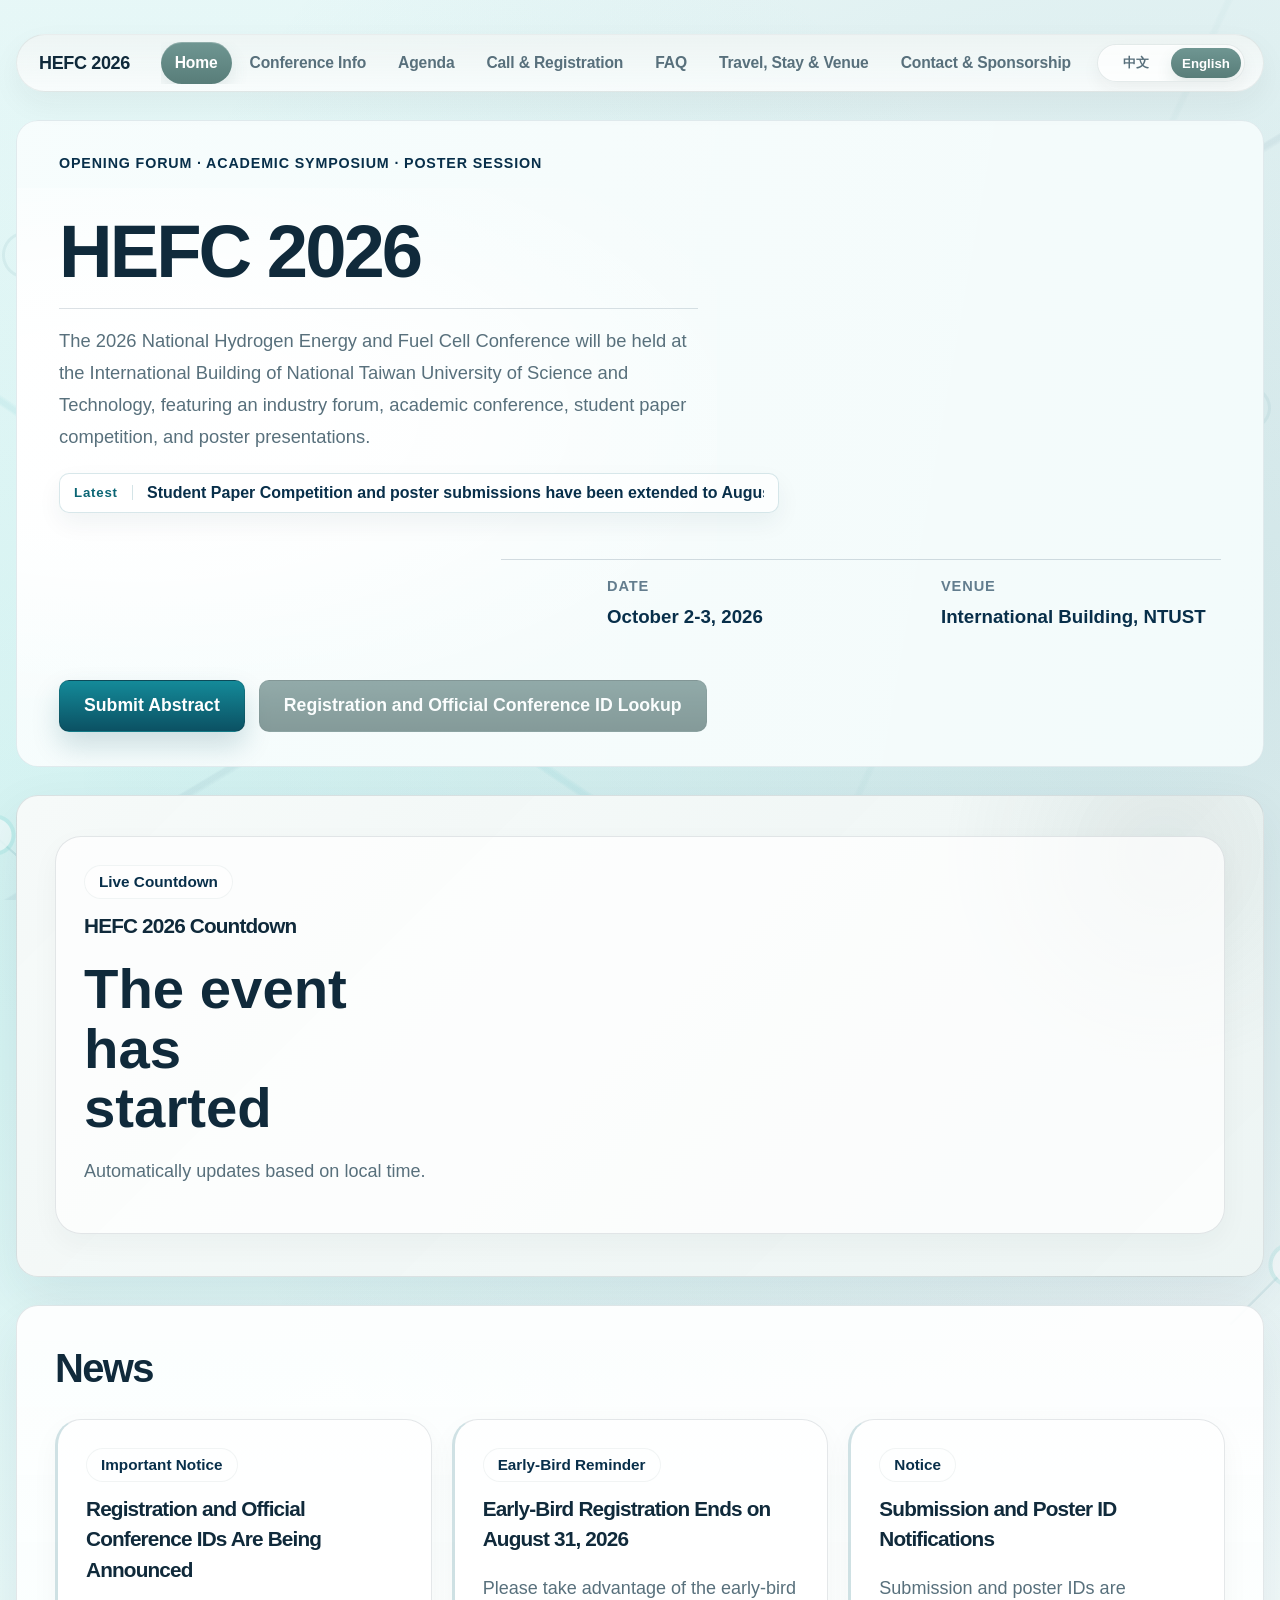
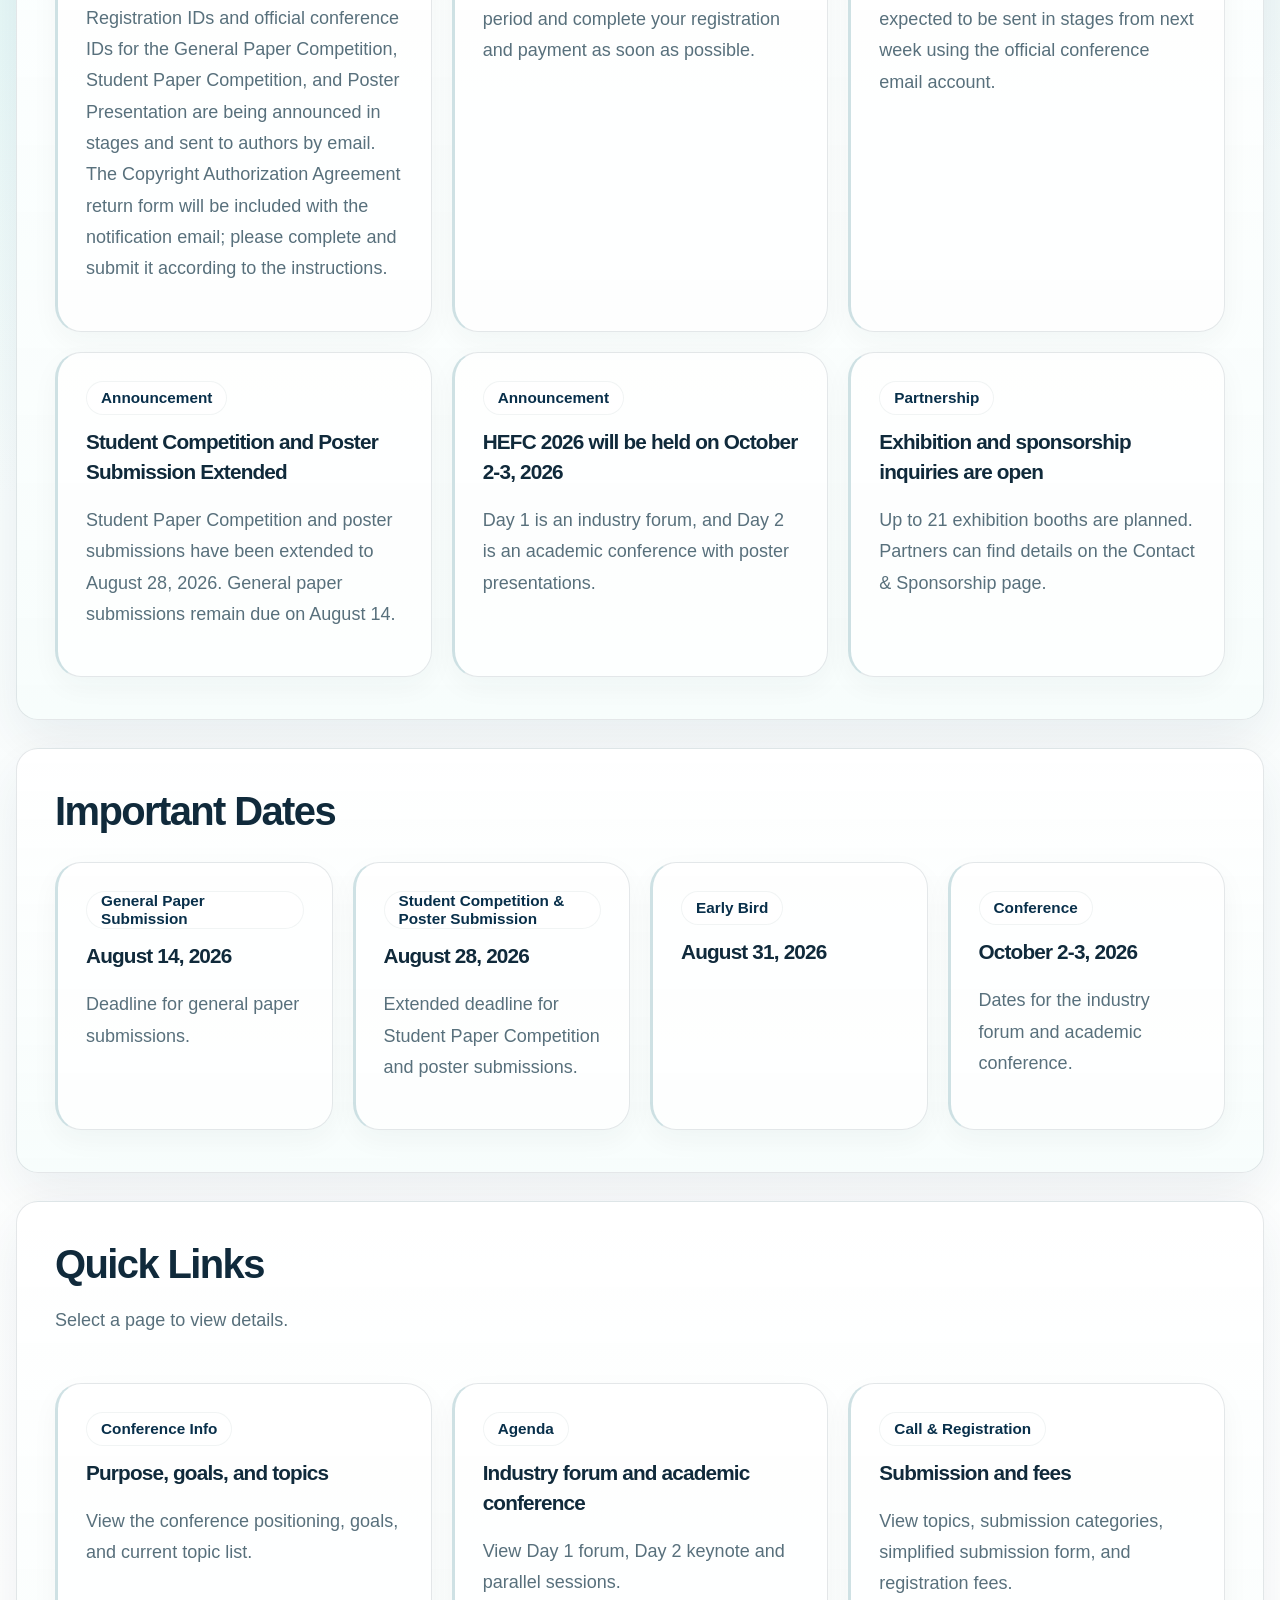
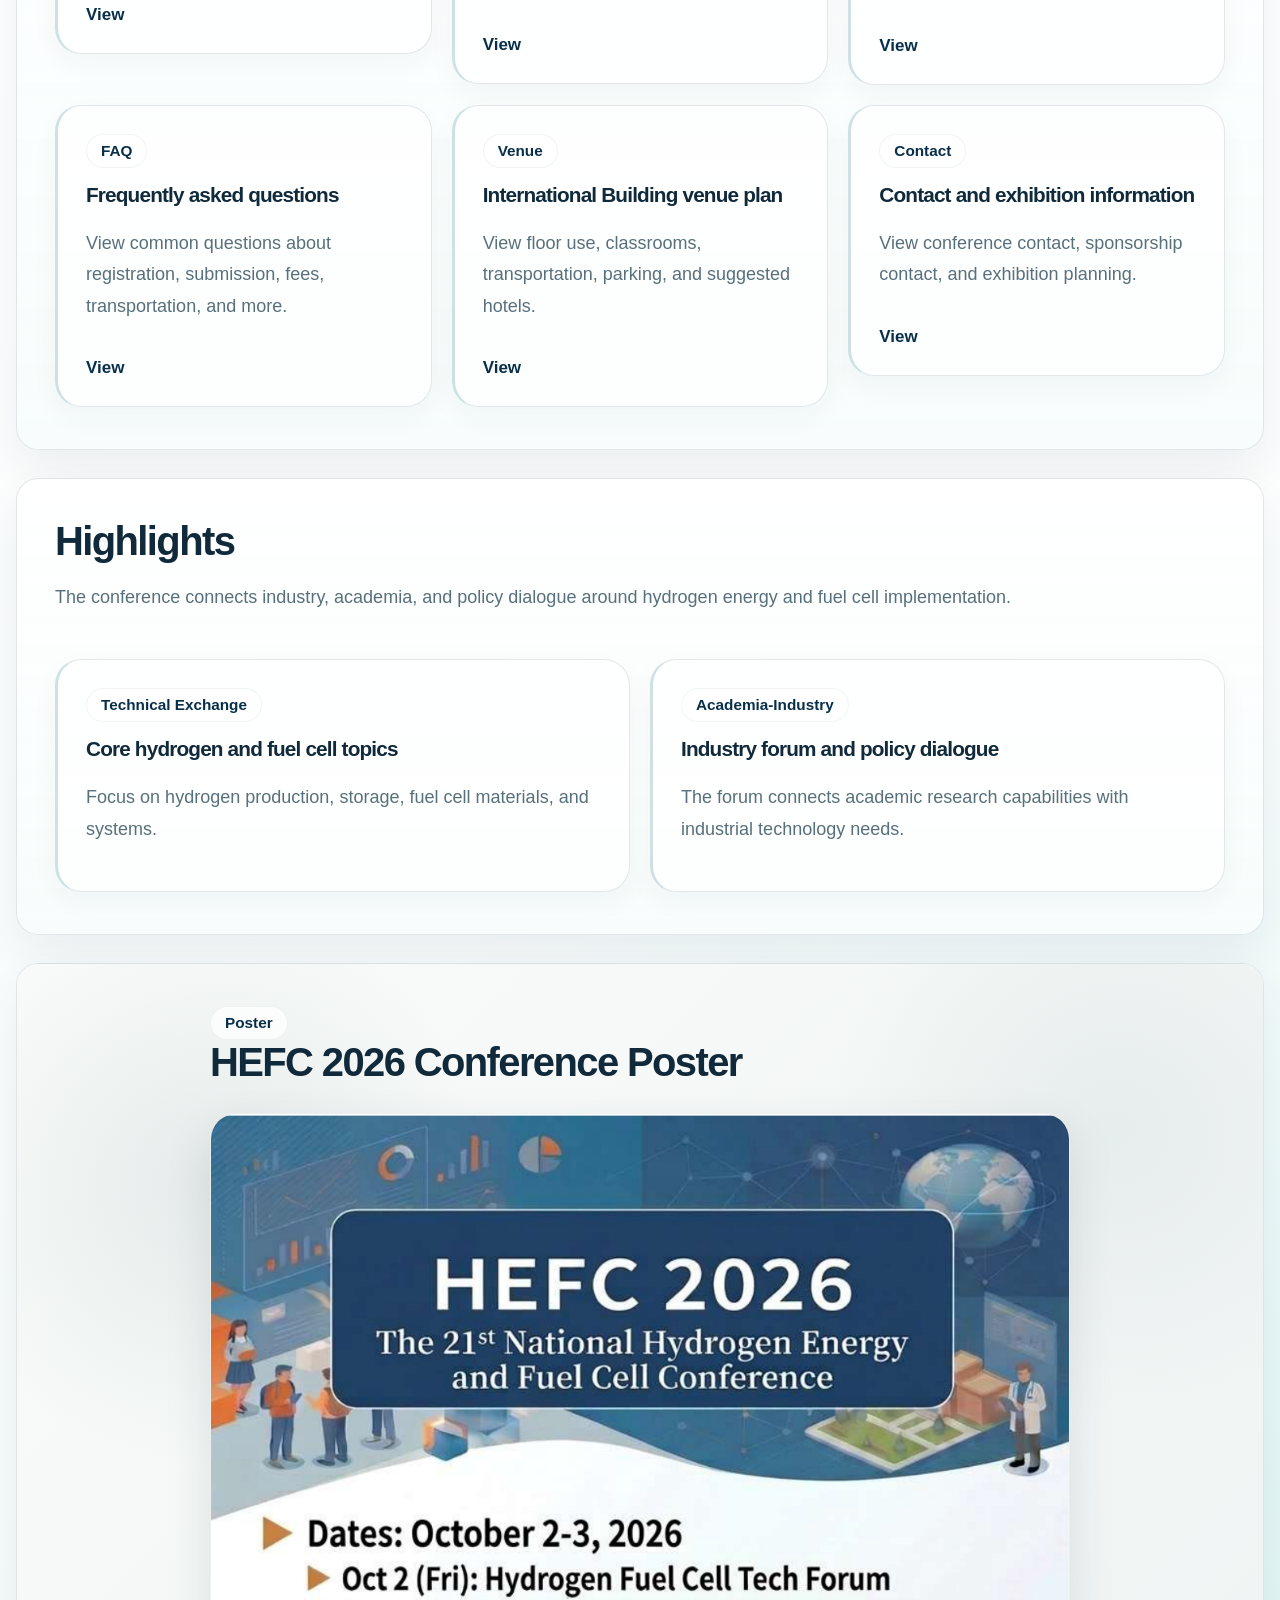
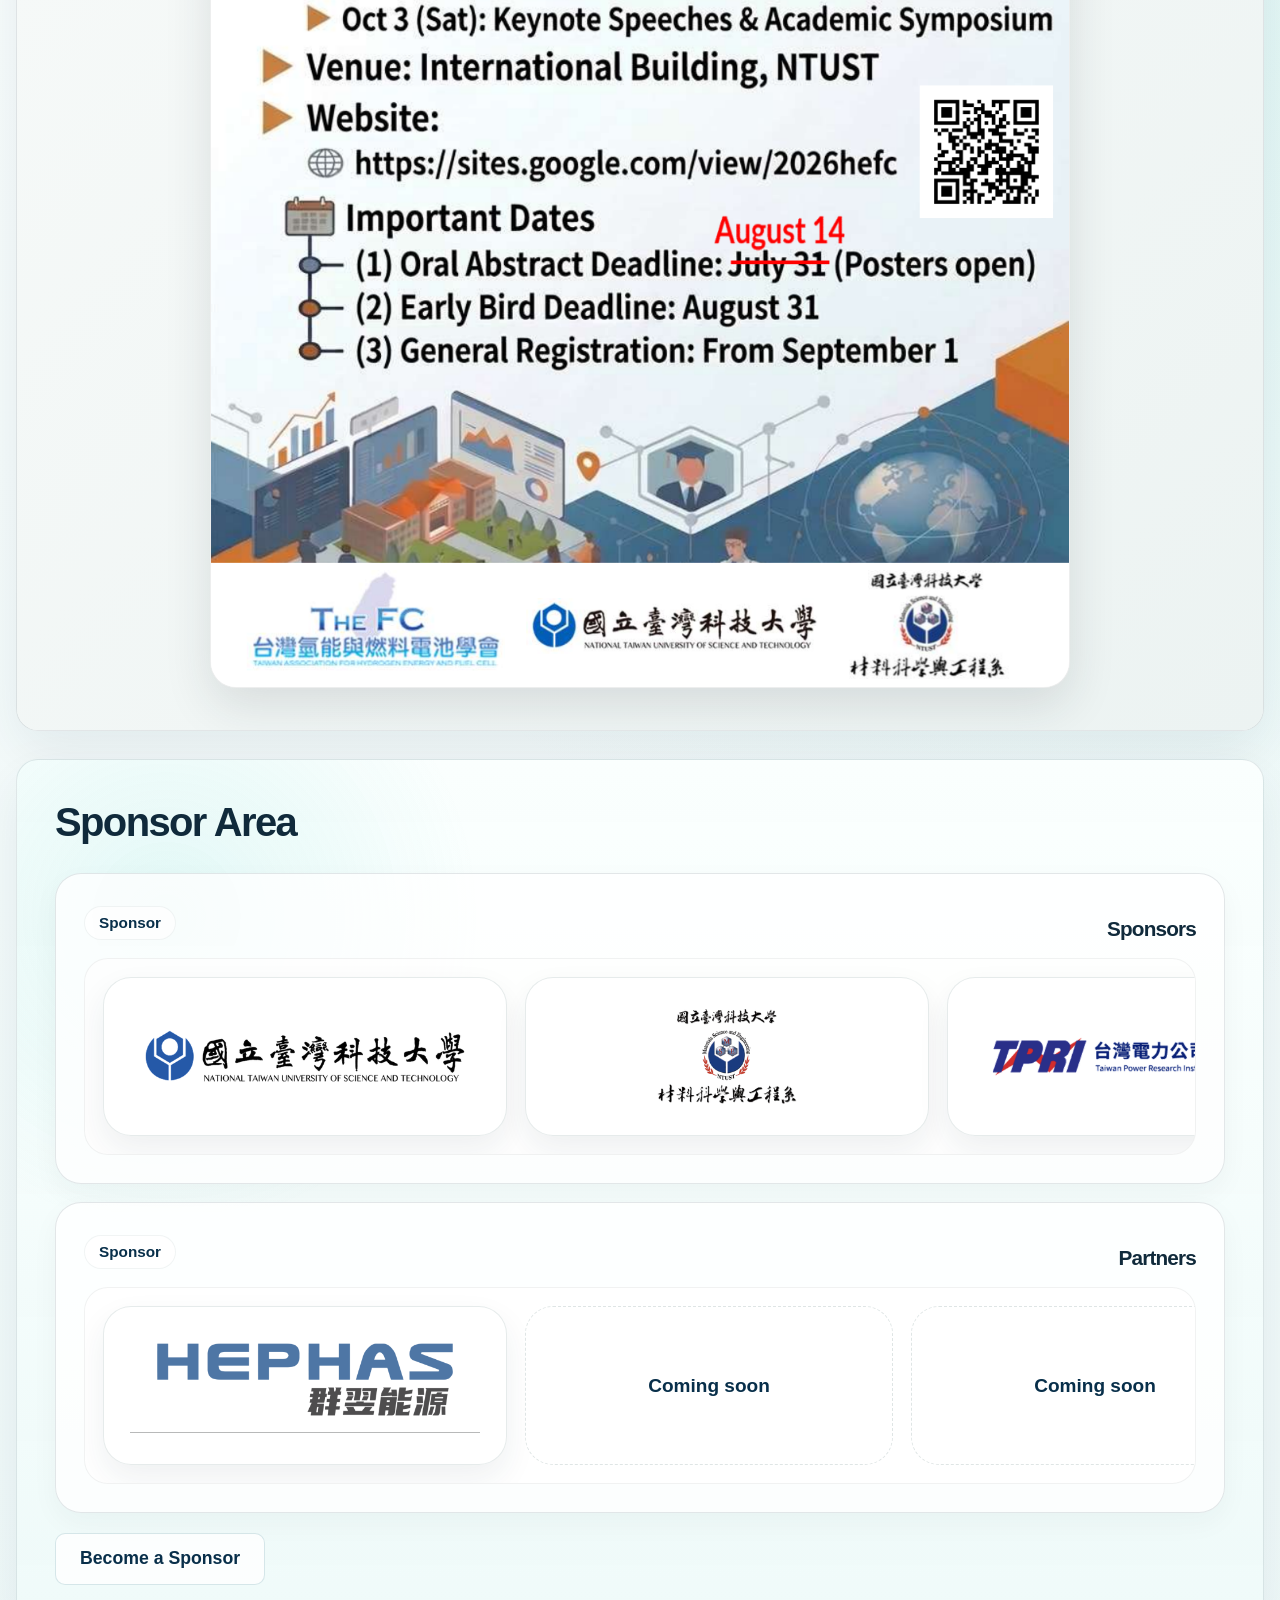
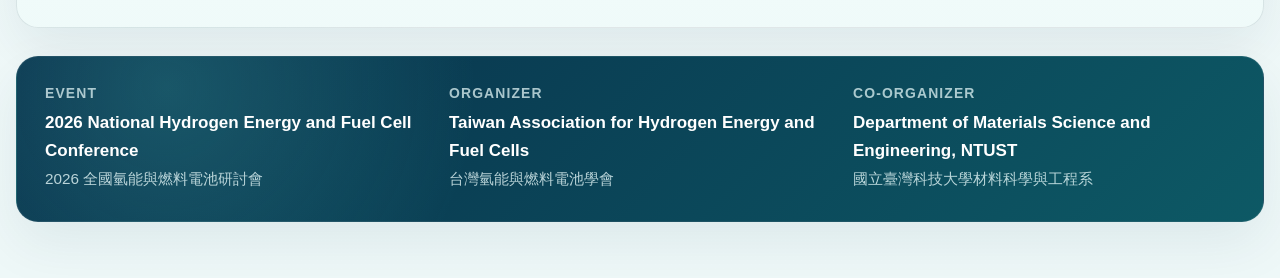
==== en/index.html @ 9a437a82 "Publish HEFC 2026 html0723 site" ====
﻿<!DOCTYPE html>
<html lang="en">
<head>
  <meta charset="UTF-8">
  <meta name="viewport" content="width=device-width, initial-scale=1.0">
  <link rel="stylesheet" href="../site.css">
  <title>HEFC 2026 Home</title>
</head>
<body>
  <div class="page">
    <section class="site-frame">
      <div class="site-frame__inner">
        <a class="site-brand" href="index.html">HEFC 2026</a>
        <div class="site-nav-area"><nav class="site-nav" aria-label="Site navigation">
          <a href="index.html" class="is-current" aria-current="page">Home</a>
          <a href="info.html">Conference Info</a>
          <a href="agenda.html">Agenda</a>
          <a href="call_for_papers.html">Call & Registration</a>
          <a href="faq.html">FAQ</a>
          <a href="traffic_venue.html">Travel, Stay & Venue</a>
          <a href="contact_sponsor.html">Contact & Sponsorship</a>
        </nav><a class="language-toggle" href="../index.html" data-language-toggle data-lang="en" aria-label="切換語言為中文"><span class="language-toggle__zh">中文</span><span class="language-toggle__en">English</span></a></div>
      </div>
    </section>

    <section class="section hero hero-split">
      <article class="hero-main">
        <div class="eyebrow">HEFC 2026</div>
        <h1>HEFC 2026</h1>
        <p class="hero-subtitle">The 2026 National Hydrogen Energy and Fuel Cell Conference will be held at the International Building of National Taiwan University of Science and Technology, featuring an industry forum, academic conference, student paper competition, and poster presentations.</p>
        <div class="hero-announcement" role="status" aria-label="Latest announcement: Student Paper Competition and poster submissions have been extended to August 28, 2026">
          <span class="hero-announcement__label">Latest</span>
          <div class="hero-announcement__viewport">
            <div class="hero-announcement__track">
              <span>Student Paper Competition and poster submissions have been extended to August 28, 2026; general paper submissions remain due on August 14.</span>
              <span aria-hidden="true">Student Paper Competition and poster submissions have been extended to August 28, 2026; general paper submissions remain due on August 14.</span>
            </div>
          </div>
        </div>
        <div class="hero-meta">
          <div class="meta-card"><div class="meta-title">Date</div><div class="meta-value">October 2-3, 2026</div></div>
          <div class="meta-card"><div class="meta-title">Venue</div><div class="meta-value">International Building, NTUST</div></div>
        </div>
        <div class="button-row">
          <a class="button button-spotlight" href="call_for_papers.html#submission">Submit Abstract</a>
          <span class="button button-spotlight button-disabled" role="button" aria-disabled="true" title="The lookup table link will be available soon">Registration and Official Conference ID Lookup</span>
        </div>
      </article>
      <aside class="hero-side"><section class="card"><div class="chip">Overview</div><h3>Core Information</h3><ul class="detail-list"><li><strong>Event</strong>2026 National Hydrogen Energy and Fuel Cell Conference</li><li><strong>Organizer</strong>Taiwan Association for Hydrogen Energy and Fuel Cells</li><li><strong>Co-organizer</strong>Department of Materials Science and Engineering, NTUST</li><li><strong>Format</strong>Industry Forum on Oct. 2 and Academic Conference on Oct. 3</li></ul></section></aside>
    </section>
    <section class="section countdown-section">
      <article class="countdown-panel">
        <div class="chip">Live Countdown</div>
        <h2>HEFC 2026 Countdown</h2>
        <div class="countdown-display countdown-grid" id="countdownText" aria-live="polite">
          <span class="countdown-unit"><strong>000</strong><em>Days</em></span>
          <span class="countdown-unit"><strong>00</strong><em>Hours</em></span>
          <span class="countdown-unit"><strong>00</strong><em>Minutes</em></span>
          <span class="countdown-unit"><strong>00</strong><em>Seconds</em></span>
        </div>
        <p class="countdown-note">Automatically updates based on local time.</p>
      </article>
    </section>
    <section class="section body-section"><div class="section-head"><div><h2>News</h2></div></div><div class="grid-3"><article class="card"><div class="chip">Important Notice</div><h3>Registration and Official Conference IDs Are Being Announced</h3><p>Registration IDs and official conference IDs for the General Paper Competition, Student Paper Competition, and Poster Presentation are being announced in stages and sent to authors by email. The Copyright Authorization Agreement return form will be included with the notification email; please complete and submit it according to the instructions.</p></article><article class="card"><div class="chip">Early-Bird Reminder</div><h3>Early-Bird Registration Ends on August 31, 2026</h3><p>Please take advantage of the early-bird period and complete your registration and payment as soon as possible.</p></article><article class="card"><div class="chip">Notice</div><h3>Submission and Poster ID Notifications</h3><p>Submission and poster IDs are expected to be sent in stages from next week using the official conference email account.</p></article><article class="card"><div class="chip">Announcement</div><h3>Student Competition and Poster Submission Extended</h3><p>Student Paper Competition and poster submissions have been extended to August 28, 2026. General paper submissions remain due on August 14.</p></article><article class="card"><div class="chip">Announcement</div><h3>HEFC 2026 will be held on October 2-3, 2026</h3><p>Day 1 is an industry forum, and Day 2 is an academic conference with poster presentations.</p></article><article class="card"><div class="chip">Partnership</div><h3>Exhibition and sponsorship inquiries are open</h3><p>Up to 21 exhibition booths are planned. Partners can find details on the Contact & Sponsorship page.</p></article></div></section>
    <section class="section body-section"><div class="section-head"><div><h2>Important Dates</h2></div></div><div class="grid-4"><article class="card"><div class="chip">General Paper Submission</div><h3>August 14, 2026</h3><p>Deadline for general paper submissions.</p></article><article class="card"><div class="chip">Student Competition &amp; Poster Submission</div><h3>August 28, 2026</h3><p>Extended deadline for Student Paper Competition and poster submissions.</p></article><article class="card"><div class="chip">Early Bird</div><h3>August 31, 2026</h3></article><article class="card"><div class="chip">Conference</div><h3>October 2-3, 2026</h3><p>Dates for the industry forum and academic conference.</p></article></div></section>
    <section class="section body-section"><div class="section-head"><div><h2>Quick Links</h2><p>Select a page to view details.</p></div></div><div class="grid-3"><a class="entry-link" href="info.html"><article class="card entry-card"><div><div class="chip">Conference Info</div><h3>Purpose, goals, and topics</h3><p>View the conference positioning, goals, and current topic list.</p></div><div class="entry-foot">View</div></article></a><a class="entry-link" href="agenda.html"><article class="card entry-card"><div><div class="chip">Agenda</div><h3>Industry forum and academic conference</h3><p>View Day 1 forum, Day 2 keynote and parallel sessions.</p></div><div class="entry-foot">View</div></article></a><a class="entry-link" href="call_for_papers.html"><article class="card entry-card"><div><div class="chip">Call & Registration</div><h3>Submission and fees</h3><p>View topics, submission categories, simplified submission form, and registration fees.</p></div><div class="entry-foot">View</div></article></a><a class="entry-link" href="faq.html"><article class="card entry-card"><div><div class="chip">FAQ</div><h3>Frequently asked questions</h3><p>View common questions about registration, submission, fees, transportation, and more.</p></div><div class="entry-foot">View</div></article></a><a class="entry-link" href="traffic_venue.html"><article class="card entry-card"><div><div class="chip">Venue</div><h3>International Building venue plan</h3><p>View floor use, classrooms, transportation, parking, and suggested hotels.</p></div><div class="entry-foot">View</div></article></a><a class="entry-link" href="contact_sponsor.html"><article class="card entry-card"><div><div class="chip">Contact</div><h3>Contact and exhibition information</h3><p>View conference contact, sponsorship contact, and exhibition planning.</p></div><div class="entry-foot">View</div></article></a></div></section>
    <section class="section body-section"><div class="section-head"><div><h2>Highlights</h2><p>The conference connects industry, academia, and policy dialogue around hydrogen energy and fuel cell implementation.</p></div></div><div class="grid-2"><article class="card"><div class="chip">Technical Exchange</div><h3>Core hydrogen and fuel cell topics</h3><p>Focus on hydrogen production, storage, fuel cell materials, and systems.</p></article><article class="card"><div class="chip">Academia-Industry</div><h3>Industry forum and policy dialogue</h3><p>The forum connects academic research capabilities with industrial technology needs.</p></article></div></section>
    <section class="section poster-space"><div class="poster-panel" aria-label="HEFC 2026 conference poster"><div class="poster-display"><div class="section-head poster-head"><div><div class="chip">Poster</div><h2>HEFC 2026 Conference Poster</h2></div></div><div class="poster-image-link" aria-label="HEFC 2026 conference poster"><img src="../poster/HEFC2026_Poster_en.png" alt="HEFC 2026 conference poster"></div></div></div></section>
    <section class="section sponsor-space">
      <div class="section-head"><div><h2>Sponsor Area</h2></div></div>
      <div class="sponsor-marquee-group">
        <article class="sponsor-lane">
          <div class="sponsor-lane-head"><div class="chip">Sponsor</div><h3>Sponsors</h3></div>
          <div class="sponsor-marquee"><div class="sponsor-track">
            <div class="sponsor-slot sponsor-logo-slot"><img src="../sponsor/input/ntust.png" alt="National Taiwan University of Science and Technology"></div>
            <div class="sponsor-slot sponsor-logo-slot"><img src="../sponsor/input/ntust_mse.png" alt="Department of Materials Science and Engineering, NTUST"></div>
            <div class="sponsor-slot sponsor-logo-slot"><img src="../sponsor/input/tpri.png" alt="Taiwan Power Company Research Institute"></div>
            <div class="sponsor-slot sponsor-logo-slot"><img src="../sponsor/input/nari.png" alt="National Atomic Research Institute"></div>
            <div class="sponsor-slot sponsor-logo-slot"><img src="../sponsor/input/itri.png" alt="Industrial Technology Research Institute"></div>
            <div class="sponsor-slot sponsor-logo-slot"><img src="../sponsor/input/cpc_gtri.png" alt="CPC Green Technology Research Institute"></div>
            <div class="sponsor-slot sponsor-logo-slot"><img src="../sponsor/input/thfcp.png" alt="Taiwan Hydrogen and Fuel Cell Partnership"></div>
            <div class="sponsor-slot sponsor-logo-slot"><img src="../sponsor/input/ntust.png" alt="National Taiwan University of Science and Technology"></div>
            <div class="sponsor-slot sponsor-logo-slot"><img src="../sponsor/input/ntust_mse.png" alt="Department of Materials Science and Engineering, NTUST"></div>
            <div class="sponsor-slot sponsor-logo-slot"><img src="../sponsor/input/tpri.png" alt="Taiwan Power Company Research Institute"></div>
            <div class="sponsor-slot sponsor-logo-slot"><img src="../sponsor/input/nari.png" alt="National Atomic Research Institute"></div>
            <div class="sponsor-slot sponsor-logo-slot"><img src="../sponsor/input/itri.png" alt="Industrial Technology Research Institute"></div>
            <div class="sponsor-slot sponsor-logo-slot"><img src="../sponsor/input/cpc_gtri.png" alt="CPC Green Technology Research Institute"></div>
            <div class="sponsor-slot sponsor-logo-slot"><img src="../sponsor/input/thfcp.png" alt="Taiwan Hydrogen and Fuel Cell Partnership"></div>
          </div></div>
        </article>
        <article class="sponsor-lane">
          <div class="sponsor-lane-head"><div class="chip">Sponsor</div><h3>Partners</h3></div>
          <div class="sponsor-marquee"><div class="sponsor-track partner-track">
            <div class="sponsor-slot sponsor-logo-slot"><img src="../sponsor/input/hephas.png" alt="HEPHAS Energy"></div>
            <div class="sponsor-slot">Coming soon</div>
            <div class="sponsor-slot">Coming soon</div>
            <div class="sponsor-slot">Coming soon</div>
            <div class="sponsor-slot">Coming soon</div>
            <div class="sponsor-slot sponsor-logo-slot"><img src="../sponsor/input/hephas.png" alt="HEPHAS Energy"></div>
            <div class="sponsor-slot">Coming soon</div>
            <div class="sponsor-slot">Coming soon</div>
            <div class="sponsor-slot">Coming soon</div>
            <div class="sponsor-slot">Coming soon</div>
          </div></div>
        </article>
      </div>
      <div class="button-row" style="margin-top:20px;">
        <a class="button button-secondary" href="contact_sponsor.html">Become a Sponsor</a>
      </div>
    </section>
    <footer class="site-footer" aria-label="Footer">
      <div class="site-footer__grid">
        <div><p class="site-footer__label">Event</p><p class="site-footer__value">2026 National Hydrogen Energy and Fuel Cell Conference<br><span>2026 全國氫能與燃料電池研討會</span></p></div>
        <div><p class="site-footer__label">Organizer</p><p class="site-footer__value">Taiwan Association for Hydrogen Energy and Fuel Cells<br><span>台灣氫能與燃料電池學會</span></p></div>
        <div><p class="site-footer__label">Co-organizer</p><p class="site-footer__value">Department of Materials Science and Engineering, NTUST<br><span>國立臺灣科技大學材料科學與工程系</span></p></div>
      </div>
    </footer>
  </div>
  <script>
    (function () {
      const targetTime = new Date('2026-10-02T09:00:00+08:00').getTime();
      const countdownEl = document.getElementById('countdownText');
      if (!countdownEl) return;
      function updateCountdown() {
        const now = Date.now();
        const diff = targetTime - now;
        if (diff <= 0) { countdownEl.textContent = 'The event has started'; return; }
        const days = Math.floor(diff / (1000 * 60 * 60 * 24));
        const hours = Math.floor((diff % (1000 * 60 * 60 * 24)) / (1000 * 60 * 60));
        const minutes = Math.floor((diff % (1000 * 60 * 60)) / (1000 * 60));
        const seconds = Math.floor((diff % (1000 * 60)) / 1000);
        countdownEl.innerHTML =
          '<span class="countdown-unit"><strong>' + String(days).padStart(3, '0') + '</strong><em>Days</em></span>' +
          '<span class="countdown-unit"><strong>' + String(hours).padStart(2, '0') + '</strong><em>Hours</em></span>' +
          '<span class="countdown-unit"><strong>' + String(minutes).padStart(2, '0') + '</strong><em>Minutes</em></span>' +
          '<span class="countdown-unit"><strong>' + String(seconds).padStart(2, '0') + '</strong><em>Seconds</em></span>';
      }
      updateCountdown();
      setInterval(updateCountdown, 1000);
    })();
  </script>
  <script src="../language_toggle.js" defer></script>
</body>
</html>
---- site.css ----
﻿:root {
  --text: #1f2c2f;
  --muted: #667579;
  --line: rgba(31, 44, 47, 0.08);
  --surface: rgba(255, 255, 255, 0.88);
  --surface-soft: rgba(249, 251, 250, 0.96);
  --primary: #4d7270;
  --primary-deep: #355756;
  --chip: rgba(77, 114, 112, 0.08);
  --shadow: 0 18px 42px rgba(37, 48, 50, 0.06);
  --radius-xl: 34px;
  --radius-lg: 26px;
  --radius-md: 18px;
  --max-width: 1180px;
}
* { box-sizing: border-box; }
html {
  width: 100%;
  max-width: 100%;
  overflow-x: hidden;
}
body {
  margin: 0;
  font-family: "SF Pro Display", "SF Pro Text", "Segoe UI", "PingFang TC", "Noto Sans TC", sans-serif;
  color: var(--text);
  background: radial-gradient(circle at top left, rgba(77,114,112,0.05), transparent 24%), linear-gradient(180deg, #f7f8f8 0%, #f3f6f5 52%, #f8f9f9 100%);
  letter-spacing: -0.01em;
  width: 100%;
  max-width: 100%;
  overflow-x: hidden;
  -webkit-text-size-adjust: 100%;
}
img, iframe { display: block; max-width: 100%; height: auto; }
h1, h2, h3, p, li, .meta-value, .countdown-display, .sponsor-slot, .poster-panel { overflow-wrap: anywhere; }
.page { width: min(var(--max-width), calc(100% - 32px)); max-width:100%; margin: 0 auto; padding: 20px 0 40px; min-width: 0; }
.site-frame {
  position: sticky; top: 10px; z-index: 40; margin-top: 6px; margin-bottom: 18px;
  border: 1px solid rgba(31,44,47,0.07); border-radius: 999px;
  background: linear-gradient(180deg, rgba(238,244,243,0.92), rgba(252,253,253,0.84));
  backdrop-filter: blur(24px) saturate(145%); box-shadow: 0 12px 30px rgba(30,42,43,0.05); overflow: hidden;
}
.site-frame__inner { display:flex; align-items:center; justify-content:space-between; min-height:44px; padding:0 12px 0 16px; gap:16px; min-width:0; }
.site-brand { display:inline-flex; align-items:center; color:var(--text); text-decoration:none; font-size:0.92rem; font-weight:700; letter-spacing:-0.02em; white-space:nowrap; }
.site-nav-area { display:flex; align-items:center; justify-content:flex-end; gap:10px; min-width:0; flex:1; }
.site-nav { position:relative; display:flex; align-items:center; gap:2px; overflow-x:auto; max-width:100%; scrollbar-width:none; -ms-overflow-style:none; -webkit-overflow-scrolling:touch; overscroll-behavior-x:contain; touch-action:pan-x; }
.site-nav::-webkit-scrollbar { display:none; }
.site-nav a { position:relative; z-index:1; display:inline-flex; align-items:center; min-height:34px; padding:0 10px; border-radius:999px; color:var(--muted); text-decoration:none; font-size:0.8rem; font-weight:600; letter-spacing:-0.01em; white-space:nowrap; transition:background-color 0.18s ease, color 0.18s ease; flex:0 0 auto; }
.site-nav a:hover { background:rgba(77,114,112,0.08); color:var(--text); }
.site-nav a.is-current { background:rgba(77,114,112,0.14); color:var(--text); box-shadow: inset 0 0 0 1px rgba(77,114,112,0.08); }
.site-nav.has-indicator a:hover { background:transparent; color:var(--text); }
.site-nav.has-indicator a.is-current { background:transparent; color:#fff; box-shadow:none; }
.site-nav__indicator { position:absolute; z-index:0; top:0; left:0; width:0; height:34px; border-radius:999px; background:linear-gradient(180deg, #6f9692, #587d79); box-shadow:0 8px 18px rgba(71,111,107,0.13), inset 0 1px 0 rgba(255,255,255,0.22); transform:translateX(0); transition:transform 0.26s cubic-bezier(0.2, 0.8, 0.2, 1), width 0.26s cubic-bezier(0.2, 0.8, 0.2, 1), opacity 0.18s ease; pointer-events:none; opacity:0; }
.site-nav.has-indicator .site-nav__indicator { opacity:1; }
.language-toggle { position:relative; display:inline-grid; grid-template-columns:1fr 1fr; align-items:center; width:148px; min-width:148px; height:38px; padding:3px; border:1px solid rgba(77,114,112,0.14); border-radius:999px; background:rgba(255,255,255,0.72); color:var(--muted); text-decoration:none; box-shadow:inset 0 0 0 1px rgba(255,255,255,0.5), 0 8px 18px rgba(30,42,43,0.05); overflow:hidden; }
.language-toggle::before { content:""; position:absolute; top:3px; left:3px; width:calc(50% - 3px); height:calc(100% - 6px); border-radius:999px; background:linear-gradient(180deg, #6f9692, #587d79); box-shadow:0 8px 16px rgba(71,111,107,0.14); transition:transform 0.22s ease; }
.language-toggle[data-lang="en"]::before { transform:translateX(100%); }
.language-toggle span { position:relative; z-index:1; display:flex; align-items:center; justify-content:center; height:100%; font-size:0.78rem; font-weight:700; white-space:nowrap; transition:color 0.18s ease; }
.language-toggle[data-lang="zh"] .language-toggle__zh, .language-toggle[data-lang="en"] .language-toggle__en { color:#fff; }
.language-toggle[data-lang="zh"] .language-toggle__en, .language-toggle[data-lang="en"] .language-toggle__zh { color:var(--muted); }
.section { max-width:100%; margin-top:22px; border:1px solid var(--line); border-radius:var(--radius-xl); background:linear-gradient(180deg, var(--surface), var(--surface-soft)); box-shadow:var(--shadow); overflow:hidden; }
.hero { max-width:100%; padding:40px 38px 36px; background: radial-gradient(circle at 85% 14%, rgba(77,114,112,0.12), transparent 20%), linear-gradient(135deg, rgba(250,252,251,0.98), rgba(241,246,245,0.95)); }
.hero.hero-split { display:grid; grid-template-columns:minmax(0, 1.18fr) minmax(280px, 0.82fr); gap:18px; }
.hero-main, .hero-side { min-width:0; padding:24px; border:1px solid rgba(31,44,47,0.08); border-radius:28px; background:rgba(255,255,255,0.62); backdrop-filter:blur(12px); }
.eyebrow, .chip, .label { display:inline-flex; align-items:center; min-height:30px; padding:0 12px; border-radius:999px; background:rgba(255,255,255,0.74); border:1px solid rgba(77,114,112,0.08); color:var(--primary-deep); font-size:0.8rem; font-weight:600; }
h1, h2, h3 { margin:0; letter-spacing:-0.04em; }
h1 { margin-top:18px; font-size:clamp(2.8rem, 7vw, 5rem); line-height:0.94; font-weight:700; }
.hero-subtitle, .section-head p, .card p, .list li, .detail-list li, .topic-list li, .committee-note, .countdown-note { color:var(--muted); line-height:1.74; }
.hero-subtitle { margin:14px 0 0; max-width:760px; font-size:clamp(1.04rem, 1.8vw, 1.24rem); }
.hero-meta, .grid-2, .grid-3, .grid-4, .poster-grid, .committee-grid, .topic-grid { display:grid; gap:16px; }
.hero-meta { grid-template-columns:repeat(3, minmax(0, 1fr)); margin-top:28px; }
.grid-2 { grid-template-columns:repeat(2, minmax(0, 1fr)); }
.grid-3 { grid-template-columns:repeat(3, minmax(0, 1fr)); }
.grid-4 { grid-template-columns:repeat(4, minmax(0, 1fr)); }
.poster-grid { grid-template-columns:1fr; }
.committee-grid { grid-template-columns:repeat(3, minmax(0, 1fr)); gap:14px 24px; margin-top:18px; }
.topic-grid { grid-template-columns:repeat(2, minmax(0, 1fr)); margin-top:18px; }
.meta-card, .card, .countdown-panel, .sponsor-lane { min-width:0; padding:22px; border:1px solid var(--line); border-radius:var(--radius-lg); background:rgba(255,255,255,0.72); box-shadow:0 10px 28px rgba(30,42,43,0.04); }
.meta-title { color:var(--muted); font-size:0.78rem; font-weight:600; letter-spacing:0.06em; text-transform:uppercase; }
.meta-value { margin-top:8px; font-size:1rem; line-height:1.6; font-weight:600; }
.body-section, .poster-space, .sponsor-space, .countdown-section { max-width:100%; padding:30px 28px 32px; }
.section-head { display:flex; justify-content:space-between; align-items:end; gap:18px; margin-bottom:22px; }
.section-head h2 { font-size:clamp(1.7rem, 3vw, 2.25rem); font-weight:650; }
.competition-note { margin:22px 0 0; color:var(--muted); line-height:1.74; }
.competition-note strong { color:var(--text); }
.section-link { color:var(--primary-deep); font-weight:600; white-space:nowrap; }
.card h3, .countdown-panel h2, .sponsor-lane-head h3 { margin-top:12px; font-size:1.08rem; font-weight:650; line-height:1.45; }
.list, .detail-list, .topic-list { display:grid; gap:12px; margin:16px 0 0; padding:0; list-style:none; }
.detail-list li, .list li { padding-top:12px; border-top:1px solid rgba(31,44,47,0.06); }
.detail-list li:first-child, .list li:first-child { padding-top:0; border-top:0; }
.detail-list strong, .list strong { display:block; margin-bottom:4px; color:var(--text); font-weight:600; }
.topic-list { grid-template-columns:repeat(2, minmax(0, 1fr)); gap:10px 24px; list-style:disc; padding-left:22px; }
.topic-list li { border-top:0; padding-top:0; color:var(--text); }
.button-row { display:flex; flex-wrap:wrap; gap:12px; margin-top:28px; }
.button { display:inline-flex; align-items:center; justify-content:center; min-height:46px; padding:0 20px; border:0; border-radius:999px; color:inherit; cursor:pointer; font:inherit; font-size:0.95rem; font-weight:600; text-decoration:none; }
.button-primary { color:#fff; background:#313d3e; box-shadow:0 10px 24px rgba(49,61,62,0.12); }
.button-secondary { color:var(--text); background:rgba(255,255,255,0.8); border:1px solid rgba(31,44,47,0.08); }
.button-export {
  color:#fff;
  background:linear-gradient(180deg, #243333 0%, #102121 100%);
  border:1px solid rgba(16,33,33,0.22);
  box-shadow:0 14px 26px rgba(16,33,33,0.2), inset 0 1px 0 rgba(255,255,255,0.12);
  transition:transform 0.18s ease, box-shadow 0.18s ease, background 0.18s ease;
}
.button-export:hover {
  transform:translateY(-2px);
  background:linear-gradient(180deg, #2d4141 0%, #162929 100%);
  box-shadow:0 18px 34px rgba(16,33,33,0.26), inset 0 1px 0 rgba(255,255,255,0.14);
}
.button-export:active {
  transform:translateY(1px) scale(0.99);
  box-shadow:0 8px 18px rgba(16,33,33,0.18);
}
.countdown-section { background: radial-gradient(circle at 92% 12%, rgba(77,114,112,0.1), transparent 18%), linear-gradient(135deg, rgba(247,250,249,0.98), rgba(237,244,243,0.96)); }
.countdown-display { margin-top:18px; font-size:clamp(2rem, 4.4vw, 3.4rem); line-height:1.06; font-weight:700; color:var(--text); }
.countdown-grid { display:grid; grid-template-columns:repeat(4, minmax(0, 1fr)); gap:14px; }
.countdown-unit {
  min-width:0;
  padding:18px 14px;
  border:1px solid rgba(77,114,112,0.14);
  border-radius:18px;
  background:rgba(255,255,255,0.62);
  text-align:center;
  box-shadow:inset 0 1px 0 rgba(255,255,255,0.6), 0 12px 24px rgba(30,42,43,0.04);
}
.countdown-unit strong {
  display:block;
  font-size:clamp(2.1rem, 5vw, 4.5rem);
  line-height:0.95;
  font-weight:750;
  color:var(--text);
  font-variant-numeric:tabular-nums;
}
.countdown-unit em {
  display:block;
  margin-top:10px;
  color:var(--muted);
  font-size:clamp(0.82rem, 1.6vw, 1rem);
  line-height:1.2;
  font-style:normal;
  font-weight:650;
}
.countdown-format { margin-top:10px; color:var(--muted); font-size:0.92rem; line-height:1.6; }
.entry-link { text-decoration:none; color:inherit; }
.entry-card { min-height:188px; display:flex; flex-direction:column; justify-content:space-between; }
.entry-foot { margin-top:18px; color:var(--primary-deep); font-weight:600; }
.committee-note { margin-top:10px; font-size:0.92rem; }
.committee-row { margin:0; color:var(--text); line-height:1.9; font-size:1rem; }
.poster-space { padding:0; background:linear-gradient(180deg, rgba(252,253,253,0.96), rgba(243,247,246,0.98)); }
.poster-panel { min-height:420px; border:0; background: radial-gradient(circle at 15% 16%, rgba(77,114,112,0.10), transparent 18%), radial-gradient(circle at 88% 12%, rgba(77,114,112,0.08), transparent 18%), linear-gradient(135deg, rgba(249,251,250,0.98), rgba(236,243,242,0.96)); display:flex; align-items:center; justify-content:center; padding:34px; }
.poster-display { width:min(860px, 100%); }
.poster-head { margin-bottom:22px; }
.poster-image-link { display:block; border-radius:26px; overflow:hidden; border:1px solid rgba(31,44,47,0.08); background:#fff; box-shadow:0 18px 48px rgba(31,44,47,0.12); }
.poster-image-link img { display:block; width:100%; height:auto; }
.poster-placeholder { width:min(620px, 100%); min-height:300px; border:1px dashed rgba(77,114,112,0.24); border-radius:26px; background:rgba(255,255,255,0.58); display:flex; flex-direction:column; align-items:center; justify-content:center; text-align:center; padding:28px; }
.poster-placeholder h2 { margin-top:14px; font-size:clamp(1.8rem, 4vw, 2.8rem); font-weight:700; }
.poster-placeholder p { margin:12px 0 0; color:var(--muted); line-height:1.7; }
.sponsor-marquee-group { display:grid; gap:16px; margin-top:18px; }
.sponsor-lane-head { display:flex; align-items:center; justify-content:space-between; gap:12px; margin-bottom:14px; }
.sponsor-marquee { position:relative; max-width:100%; overflow:hidden; overscroll-behavior-x:contain; border-radius:24px; border:1px solid rgba(31,44,47,0.06); background:rgba(255,255,255,0.52); padding:18px 0; }
.sponsor-track { display:flex; width:max-content; gap:18px; padding:0 18px; animation:sponsor-marquee 42s linear infinite; will-change:transform; }
.sponsor-track.is-slower { animation-duration:52s; }
.sponsor-track.partner-track { animation-duration:30s; }
.sponsor-slot { min-width:330px; min-height:138px; border:1px dashed rgba(77,114,112,0.18); border-radius:28px; display:flex; align-items:center; justify-content:center; color:var(--primary-deep); background:rgba(255,255,255,0.76); font-weight:600; white-space:nowrap; font-size:1.08rem; }
.sponsor-logo-slot { border-style:solid; border-color:rgba(77,114,112,0.14); background:rgba(255,255,255,0.92); padding:20px 26px; box-shadow:0 14px 32px rgba(27,63,66,0.07); }
.sponsor-logo-slot img { display:block; width:100%; max-width:315px; max-height:108px; object-fit:contain; }
.map-wrap { overflow:hidden; border-radius:22px; border:1px solid var(--line); background:rgba(255,255,255,0.76); }
.map-caption { padding:14px 16px 16px; color:var(--muted); line-height:1.6; }
@keyframes sponsor-marquee { 0% { transform: translateX(0); } 100% { transform: translateX(-48%); } }
@media (max-width: 1060px) {
  .hero.hero-split, .hero-meta, .grid-4, .committee-grid, .topic-grid { grid-template-columns:repeat(2, minmax(0, 1fr)); }
  .grid-3 { grid-template-columns:repeat(2, minmax(0, 1fr)); }
}
@media (max-width: 900px) {
  .grid-2, .grid-3, .grid-4, .hero.hero-split, .hero-meta, .committee-grid, .topic-grid, .topic-list { grid-template-columns:1fr; }
  .sponsor-slot { min-width:270px; min-height:118px; }
  .sponsor-logo-slot img { max-width:245px; max-height:88px; }
}
@media (max-width: 720px) {
  .page { width:min(var(--max-width), calc(100% - 20px)); padding-top:12px; }
  .site-frame { top:8px; border-radius:28px; }
  .site-frame__inner { flex-direction:column; align-items:flex-start; gap:10px; padding:10px 12px; }
  .site-brand { font-size:0.88rem; }
  .site-nav-area { width:100%; flex-direction:column; align-items:stretch; gap:8px; }
  .site-nav { width:100%; padding-bottom:4px; }
  .site-nav__indicator { display:none; }
  .site-nav.has-indicator a:hover { background:rgba(77,114,112,0.08); color:var(--text); }
  .site-nav.has-indicator a.is-current { background:rgba(77,114,112,0.14); color:var(--text); box-shadow: inset 0 0 0 1px rgba(77,114,112,0.08); }
  .language-toggle { width:100%; min-width:0; }
  .hero, .body-section, .countdown-section, .sponsor-space { padding-left:20px; padding-right:20px; }
  .section-head, .sponsor-lane-head { flex-direction:column; align-items:start; }
  .button-row { flex-direction:column; }
  .button { width:100%; }
  .countdown-display { font-size:1.95rem; }
  .countdown-grid { grid-template-columns:repeat(2, minmax(0, 1fr)); }
  .poster-panel { min-height:300px; }
  .sponsor-slot { min-width:240px; min-height:108px; }
  .sponsor-logo-slot { padding:16px 20px; }
  .sponsor-logo-slot img { max-width:216px; max-height:78px; }
  .submit-layout, .form-grid { grid-template-columns:1fr; }
}
@media (max-width: 560px) {
  .page { width:min(var(--max-width), calc(100% - 16px)); }
  .section { border-radius:26px; }
  .hero, .body-section, .countdown-section, .sponsor-space { padding-left:16px; padding-right:16px; }
  .site-brand { font-size:0.84rem; }
  .site-nav a { min-height:32px; padding:0 9px; font-size:0.76rem; }
  .countdown-display { font-size:1.7rem; line-height:1.12; }
  .countdown-grid { gap:10px; }
  .countdown-unit { padding:14px 10px; border-radius:16px; }
  .sponsor-slot { min-width:210px; min-height:102px; font-size:0.95rem; }
  .sponsor-logo-slot { padding:14px 18px; }
  .sponsor-logo-slot img { max-width:188px; max-height:72px; }
  .poster-panel { min-height:220px; }
}

.stay-table-wrap { max-width:100%; overflow-x:auto; overscroll-behavior-x:contain; -webkit-overflow-scrolling:touch; border:1px solid var(--line); border-radius:22px; background:rgba(255,255,255,0.78); }
.stay-table { width:100%; border-collapse:collapse; min-width:560px; }
.stay-table th, .stay-table td { padding:18px 20px; text-align:left; border-bottom:1px solid rgba(31,44,47,0.08); }
.stay-table thead th { background:rgba(77,114,112,0.06); color:var(--text); font-size:0.95rem; font-weight:700; }
.stay-table tbody td { color:var(--text); line-height:1.7; }
.stay-table tbody tr:last-child td { border-bottom:0; }
.fee-stack { display:grid; gap:24px; }
.fee-card h3 { margin-top:0; font-size:1.35rem; }
.fee-card .stay-table-wrap { margin-top:18px; background:rgba(255,255,255,0.86); }
.fee-table { min-width:720px; }
.fee-table th, .fee-table td { white-space:nowrap; }
.fee-table thead th { color:#102b44; border-bottom:2px solid rgba(16,43,68,0.76); background:rgba(77,114,112,0.045); }
.fee-table tbody td:first-child { font-weight:650; }
.fee-note { margin:14px 0 0; color:var(--muted); line-height:1.7; }
.staff-table {
  min-width:1460px;
}
.staff-table input,
.staff-table select {
  width:100%;
  min-width:130px;
  min-height:38px;
  border:1px solid rgba(31,44,47,0.14);
  border-radius:10px;
  background:rgba(255,255,255,0.94);
  color:var(--text);
  font:inherit;
  padding:8px 10px;
}
.staff-table input:focus,
.staff-table select:focus {
  outline:none;
  border-color:rgba(77,114,112,0.58);
  box-shadow:0 0 0 3px rgba(77,114,112,0.12);
}
.staff-search-row {
  display:grid;
  grid-template-columns:minmax(0, 1fr) minmax(220px, 0.32fr) auto;
  gap:14px;
  align-items:end;
}
.staff-actions {
  display:flex;
  justify-content:space-between;
  align-items:center;
  gap:12px;
  margin-top:20px;
}
.staff-actions .button-export {
  margin-left:auto;
}
.sheet-view-actions {
  display:flex;
  justify-content:flex-end;
  margin-top:16px;
}
.staff-pagination {
  display:flex;
  justify-content:flex-end;
  align-items:center;
  gap:12px;
  margin-top:16px;
  color:var(--muted);
  font-weight:650;
}
.google-login-panel {
  display:grid;
  gap:10px;
  padding:18px;
  border:1px solid rgba(31,44,47,0.08);
  border-radius:18px;
  background:rgba(255,255,255,0.62);
}
.google-login-panel .form-note {
  margin:0;
}
.button:disabled {
  opacity:0.48;
  cursor:not-allowed;
  transform:none;
  box-shadow:none;
}
@media (max-width: 720px) {
  .stay-table th, .stay-table td { padding:14px 16px; }
  .fee-card h3 { font-size:1.18rem; }
  .fee-table { min-width:680px; }
  .staff-table { min-width:1420px; }
  .staff-search-row, .staff-actions, .sheet-view-actions {
    grid-template-columns:1fr;
    flex-direction:column;
    align-items:stretch;
  }
  .staff-pagination {
    justify-content:stretch;
    flex-direction:column;
    align-items:stretch;
  }
  .staff-actions .button-export {
    margin-left:0;
  }
}

.button-spotlight {
  color:#fff;
  background:linear-gradient(180deg, #446b69 0%, #2d4f4d 100%);
  border:1px solid rgba(24, 40, 41, 0.16);
  box-shadow:0 14px 28px rgba(41, 67, 66, 0.22), inset 0 1px 0 rgba(255,255,255,0.16);
}
.button-spotlight:hover {
  background:linear-gradient(180deg, #4b7472 0%, #355a58 100%);
}
.button-spotlight:active {
  transform:translateY(1px);
}
.button-spotlight.button-disabled,
.button-spotlight.button-disabled:hover,
.button-spotlight.button-disabled:active {
  cursor:not-allowed;
  opacity:0.56;
  transform:none;
  background:linear-gradient(180deg, #446b69 0%, #2d4f4d 100%);
  box-shadow:none;
}

.submit-layout { display:grid; grid-template-columns:minmax(260px, 0.8fr) minmax(0, 1.4fr); gap:18px; align-items:start; }
.submit-layout aside .button-row { flex-direction:column; align-items:flex-start; gap:12px; }
.submit-layout aside .button { width:min(240px, 100%); min-height:52px; }
.template-group { margin-top:22px; padding-top:18px; border-top:1px solid rgba(31,44,47,0.08); }
.template-group h4 { margin:0 0 6px; color:var(--text); font-size:1.02rem; line-height:1.35; }
.template-group p { margin:0; font-size:0.94rem; }
.submit-form { display:grid; gap:18px; }
.form-grid { display:grid; grid-template-columns:repeat(2, minmax(0, 1fr)); gap:16px; }
.form-row { display:grid; gap:7px; min-width:0; }
.form-row label { color:#14344f; font-weight:750; line-height:1.35; }
.form-row .hint { color:#b23a3a; font-size:0.74rem; font-weight:700; }
.form-row input, .form-row select, .form-row textarea { width:100%; min-height:48px; border:1px solid rgba(31,44,47,0.14); border-radius:13px; background:rgba(255,255,255,0.9); color:var(--text); font:inherit; padding:12px 14px; outline:none; transition:border-color 0.18s ease, box-shadow 0.18s ease; }
.form-row textarea { min-height:180px; resize:vertical; line-height:1.72; }
.form-row input:focus, .form-row select:focus, .form-row textarea:focus { border-color:rgba(77,114,112,0.58); box-shadow:0 0 0 4px rgba(77,114,112,0.12); }
.checkbox-line { display:flex; align-items:center; gap:10px; min-height:48px; padding:12px 14px; border:1px solid rgba(31,44,47,0.14); border-radius:13px; background:rgba(255,255,255,0.9); cursor:pointer; }
.checkbox-line input[type="checkbox"] { width:18px; min-height:18px; height:18px; flex:0 0 auto; accent-color:#1a8392; }
.form-row.is-disabled { opacity:0.48; filter:grayscale(0.25); }
.form-row.is-disabled input, .form-row.is-disabled select, .form-row.is-disabled textarea { background:rgba(236,242,244,0.88); cursor:not-allowed; }
.copy-output { min-height:230px; white-space:pre-wrap; font-family:"SF Pro Text", "PingFang TC", "Noto Sans TC", sans-serif; }
.form-note { margin:0; color:var(--muted); line-height:1.7; }
.button[type="submit"], button.button { border:0; cursor:pointer; }
.button-full { width:100%; }
.file-upload-box {
  padding:18px;
  border:1px dashed rgba(31,44,47,0.2);
  border-radius:16px;
  background:rgba(255,255,255,0.58);
}
.file-upload-box input[type="file"] {
  min-height:0;
  padding:0;
  border:0;
  border-radius:0;
  background:transparent;
  box-shadow:none;
}
.submission-mode-switch {
  position:relative;
  display:grid;
  grid-template-columns:repeat(2, minmax(0, 1fr));
  width:min(420px, 100%);
  min-height:44px;
  margin:0 0 22px;
  padding:4px;
  border:1px solid rgba(77,114,112,0.14);
  border-radius:999px;
  background:rgba(255,255,255,0.74);
  box-shadow:inset 0 0 0 1px rgba(255,255,255,0.55), 0 10px 22px rgba(30,42,43,0.05);
  overflow:hidden;
}
.agenda-mode-switch {
  position:relative;
  display:grid;
  grid-template-columns:repeat(4, minmax(0, 1fr));
  width:min(920px, 100%);
  min-height:46px;
  margin:0 0 24px;
  padding:4px;
  border:1px solid rgba(77,114,112,0.14);
  border-radius:999px;
  background:rgba(255,255,255,0.74);
  box-shadow:inset 0 0 0 1px rgba(255,255,255,0.55), 0 10px 22px rgba(30,42,43,0.05);
  overflow:hidden;
}
.agenda-mode-switch::before {
  content:"";
  position:absolute;
  top:4px;
  left:4px;
  width:calc(25% - 4px);
  height:calc(100% - 8px);
  border-radius:999px;
  background:linear-gradient(180deg, #6f9692, #587d79);
  box-shadow:0 8px 16px rgba(71,111,107,0.14);
  transition:transform 0.24s cubic-bezier(0.2, 0.8, 0.2, 1);
}
.agenda-mode-switch[data-mode="day2-main"]::before {
  transform:translateX(100%);
}
.agenda-mode-switch[data-mode="day2-oral"]::before {
  transform:translateX(200%);
}
.agenda-mode-switch[data-mode="day2-student"]::before {
  transform:translateX(300%);
}
.agenda-mode-switch__option {
  position:relative;
  z-index:1;
  min-height:38px;
  padding:0 10px;
  border:0;
  border-radius:999px;
  background:transparent;
  color:var(--muted);
  font:inherit;
  font-size:0.9rem;
  font-weight:750;
  cursor:pointer;
  transition:color 0.18s ease;
}
.agenda-mode-switch__option.is-active {
  color:#fff;
}
.agenda-panel {
  animation:panel-fade 0.18s ease;
}
.agenda-panel-head {
  margin-top:26px;
}
.submission-mode-switch::before {
  content:"";
  position:absolute;
  top:4px;
  left:4px;
  width:calc(50% - 4px);
  height:calc(100% - 8px);
  border-radius:999px;
  background:linear-gradient(180deg, #6f9692, #587d79);
  box-shadow:0 8px 16px rgba(71,111,107,0.14);
  transition:transform 0.24s cubic-bezier(0.2, 0.8, 0.2, 1);
}
.submission-mode-switch[data-mode="revise"]::before {
  transform:translateX(100%);
}
.staff-mode-switch {
  grid-template-columns:repeat(2, minmax(0, 1fr));
  width:min(360px, 100%);
}
.staff-mode-switch::before {
  width:calc(50% - 4px);
}
.staff-mode-switch[data-mode="payment"]::before {
  transform:translateX(100%);
}
.submission-mode-switch__option {
  position:relative;
  z-index:1;
  min-height:36px;
  border:0;
  border-radius:999px;
  background:transparent;
  color:var(--muted);
  font:inherit;
  font-size:0.92rem;
  font-weight:750;
  cursor:pointer;
  transition:color 0.18s ease;
}
.submission-mode-switch__option.is-active {
  color:#fff;
}
.submission-panel {
  animation:panel-fade 0.18s ease;
}
.revision-update-block {
  margin-top:18px;
}
.revision-update-head {
  margin-top:28px;
}
.form-status {
  display:none;
  padding:14px 16px;
  border-radius:14px;
  border:1px solid rgba(31,44,47,0.1);
  background:rgba(255,255,255,0.72);
  color:var(--muted);
  line-height:1.65;
  font-weight:650;
}
.form-status.is-visible {
  display:block;
}
.form-status.is-success {
  border-color:rgba(77,114,112,0.28);
  background:rgba(77,114,112,0.08);
  color:var(--primary-deep);
}
.form-status.is-error {
  border-color:rgba(178,58,58,0.28);
  background:rgba(178,58,58,0.07);
  color:#913333;
}
.is-hidden {
  display:none !important;
}
@keyframes panel-fade {
  from { opacity:0; transform:translateY(4px); }
  to { opacity:1; transform:translateY(0); }
}

.site-footer {
  margin-top:28px;
  padding:30px 32px;
  border-radius:26px;
  border:1px solid rgba(255,255,255,0.08);
  background:
    radial-gradient(circle at 8% 0%, rgba(132, 171, 162, 0.34), transparent 34%),
    linear-gradient(135deg, #2f4744 0%, #243936 54%, #1b2827 100%);
  color:rgba(255,255,255,0.92);
  box-shadow:0 22px 46px rgba(27, 43, 41, 0.16);
}
.site-footer__grid {
  display:grid;
  grid-template-columns:1.3fr 1fr 1.2fr;
  gap:26px;
}
.site-footer__label {
  margin:0 0 8px;
  color:rgba(207, 232, 226, 0.78);
  font-size:0.78rem;
  font-weight:700;
  letter-spacing:0.08em;
  text-transform:uppercase;
}
.site-footer__value {
  margin:0;
  color:rgba(250,255,253,0.96);
  font-size:1rem;
  font-weight:650;
  line-height:1.7;
}
.site-footer__value span {
  color:rgba(229, 241, 238, 0.72);
  font-size:0.9rem;
  font-weight:500;
}

@media (max-width: 720px) {
  .agenda-mode-switch {
    border-radius:24px;
  }
  .agenda-mode-switch__option {
    font-size:0.78rem;
    line-height:1.25;
  }
  .site-footer { padding:22px; border-radius:24px; }
  .site-footer__grid { grid-template-columns:1fr; gap:18px; }
}

@media (min-width: 901px) {
  :root { --max-width: 1280px; }
  html { font-size:17px; }
  .page { padding:26px 0 56px; }
  .site-frame { top:12px; margin-top:8px; margin-bottom:26px; }
  .site-frame__inner { min-height:56px; padding:0 18px 0 22px; gap:22px; }
  .site-brand { font-size:1.06rem; }
  .site-nav-area { gap:12px; }
  .site-nav { gap:4px; }
  .site-nav a { min-height:42px; padding:0 14px; font-size:0.92rem; }
  .site-nav__indicator { height:42px; }
  .section { margin-top:28px; }
  .hero { padding:54px 50px 48px; }
  .hero.hero-split { gap:22px; }
  .hero-main, .hero-side { padding:32px; }
  .eyebrow, .chip, .label { min-height:34px; padding:0 14px; font-size:0.9rem; }
  .hero-subtitle { max-width:860px; font-size:1.18rem; }
  .hero-meta, .grid-2, .grid-3, .grid-4, .poster-grid, .committee-grid, .topic-grid { gap:20px; }
  .hero-meta { margin-top:34px; }
  .meta-card, .card, .countdown-panel, .sponsor-lane { padding:28px; }
  .meta-title { font-size:0.86rem; }
  .meta-value { font-size:1.1rem; }
  .body-section, .sponsor-space, .countdown-section { padding:40px 38px 42px; }
  .section-head { gap:24px; margin-bottom:28px; }
  .section-head h2 { font-size:2.35rem; }
  .section-head p, .card p, .list li, .detail-list li, .topic-list li, .committee-note, .countdown-note { font-size:1.06rem; }
  .card h3, .countdown-panel h2, .sponsor-lane-head h3 { font-size:1.22rem; }
  .list, .detail-list, .topic-list { gap:14px; margin-top:18px; }
  .button-row { gap:14px; margin-top:32px; }
  .button { min-height:52px; padding:0 24px; font-size:1.04rem; }
  .entry-card { min-height:214px; }
  .countdown-format { font-size:1rem; }
  .poster-panel { min-height:480px; padding:42px; }
  .poster-placeholder { min-height:340px; }
  .sponsor-marquee-group { gap:18px; margin-top:20px; }
  .sponsor-slot { min-width:368px; min-height:159px; font-size:1.12rem; }
  .sponsor-logo-slot img { max-width:350px; max-height:124px; }
  .stay-table th, .stay-table td { padding:22px 24px; font-size:1.05rem; }
}

@media (max-width: 720px) {
  .submit-layout {
    grid-template-columns:1fr;
    gap:16px;
  }
  .submit-layout aside .button-row {
    align-items:stretch;
  }
  .submit-layout aside .button {
    width:100%;
  }
  .form-grid {
    grid-template-columns:1fr;
    gap:14px;
  }
  .card {
    padding:20px;
  }
  .submission-mode-switch {
    width:100%;
    min-height:42px;
  }
  .submission-mode-switch__option {
    padding:0 8px;
    font-size:0.84rem;
    line-height:1.18;
  }
  .form-row input,
  .form-row select,
  .form-row textarea {
    min-width:0;
    font-size:16px;
  }
  .file-upload-box {
    padding:14px;
  }
  .revision-update-head {
    margin-top:22px;
  }
}

@media (max-width: 420px) {
  .submission-mode-switch__option {
    font-size:0.78rem;
  }
  .form-row label {
    font-size:0.94rem;
  }
  .form-row .hint {
    display:block;
    margin-top:3px;
  }
}

/* 0529 B3 visual system: hydrogen molecule background and ceremony hero. */
:root {
  --text: #102a3b;
  --muted: #58707c;
  --line: rgba(16, 42, 59, 0.11);
  --surface: rgba(255, 255, 255, 0.9);
  --surface-soft: rgba(247, 253, 252, 0.96);
  --primary: #126a7a;
  --primary-deep: #082f4a;
  --chip: rgba(18, 106, 122, 0.1);
  --shadow: 0 20px 54px rgba(8, 47, 74, 0.08);
}

body {
  background:
    radial-gradient(circle at 8% 14%, rgba(56, 200, 194, 0.18), transparent 20%),
    radial-gradient(circle at 91% 10%, rgba(18, 106, 122, 0.15), transparent 18%),
    radial-gradient(circle at 92% 72%, rgba(111, 215, 205, 0.16), transparent 20%),
    linear-gradient(180deg, #edf9f9 0%, #ffffff 48%, #eef8f8 100%);
  letter-spacing: 0;
}

body::before,
body::after {
  content: "";
  position: fixed;
  inset: 0;
  z-index: -2;
  pointer-events: none;
}

body::before {
  opacity: 0.48;
  background:
    linear-gradient(34deg, transparent 0 28%, rgba(41, 170, 182, 0.17) 28.2% 28.45%, transparent 28.7%),
    linear-gradient(149deg, transparent 0 54%, rgba(11, 74, 110, 0.11) 54.15% 54.42%, transparent 54.7%),
    radial-gradient(circle at 8% 42%, rgba(37, 151, 165, 0.22) 0 3px, transparent 4px),
    radial-gradient(circle at 14% 48%, rgba(255, 255, 255, 0.9) 0 12px, rgba(31, 145, 160, 0.2) 13px 15px, transparent 16px),
    radial-gradient(circle at 88% 35%, rgba(255, 255, 255, 0.88) 0 14px, rgba(31, 145, 160, 0.18) 15px 17px, transparent 18px),
    radial-gradient(circle at 94% 58%, rgba(37, 151, 165, 0.22) 0 4px, transparent 5px);
}

body::after {
  z-index: -1;
  opacity: 0.22;
  background:
    radial-gradient(circle at 1.5rem 15rem, transparent 0 20px, rgba(18, 106, 122, 0.3) 21px 23px, transparent 24px),
    radial-gradient(circle at calc(100% - 1.8rem) 24rem, transparent 0 18px, rgba(18, 106, 122, 0.28) 19px 21px, transparent 22px),
    linear-gradient(115deg, transparent 0 72%, rgba(18, 106, 122, 0.1) 72.2% 72.4%, transparent 72.6%);
}

.page {
  position: relative;
}

.page::before,
.page::after {
  content: "";
  position: absolute;
  z-index: -1;
  pointer-events: none;
  border-radius: 999px;
  opacity: 0.55;
}

.page::before {
  width: 150px;
  height: 150px;
  left: -96px;
  top: 760px;
  background:
    radial-gradient(circle at 50% 50%, rgba(255, 255, 255, 0.82) 0 16px, rgba(83, 206, 198, 0.28) 17px 20px, transparent 21px),
    linear-gradient(42deg, transparent 0 49%, rgba(18, 106, 122, 0.18) 49.3% 50%, transparent 50.3%);
}

.page::after {
  width: 170px;
  height: 170px;
  right: -112px;
  top: 1180px;
  background:
    radial-gradient(circle at 50% 50%, rgba(255, 255, 255, 0.84) 0 18px, rgba(83, 206, 198, 0.24) 19px 22px, transparent 23px),
    linear-gradient(135deg, transparent 0 49%, rgba(18, 106, 122, 0.16) 49.3% 50%, transparent 50.3%);
}

.section {
  border-radius: 22px;
}

.hero.hero-split {
  min-height: 430px;
  grid-template-columns: minmax(0, 0.88fr) minmax(390px, 0.66fr);
  align-items: center;
  overflow: hidden;
  background:
    linear-gradient(90deg, rgba(5, 42, 72, 0.85) 0%, rgba(17, 116, 128, 0.34) 48%, rgba(255, 255, 255, 0.86) 76%),
    url("assets/hefc_2026_visual.png") left center / cover no-repeat;
}

.hero.hero-split .hero-main {
  grid-column: 2;
  background: rgba(255, 255, 255, 0.82);
  border: 1px solid rgba(255, 255, 255, 0.86);
  box-shadow: 0 22px 46px rgba(8, 47, 74, 0.13);
}

.hero.hero-split .hero-main::before {
  content: "Opening Forum · Academic Symposium · Poster Session";
  display: block;
  margin-bottom: 18px;
  color: var(--primary-deep);
  font-size: 0.86rem;
  font-weight: 700;
  letter-spacing: 0.08em;
  text-transform: uppercase;
}

.hero.hero-split .hero-side {
  display: none;
}

.hero.hero-split h1 {
  padding-bottom: 18px;
  border-bottom: 1px solid rgba(16, 42, 59, 0.14);
}

.hero.hero-split .hero-meta {
  grid-template-columns: 1fr;
  max-width: 360px;
}

.hero.hero-split .meta-card {
  padding: 18px 20px;
}

.button {
  border-radius: 10px;
}

.button-spotlight,
.button-primary {
  color: #fff;
  background: linear-gradient(180deg, #148a99, #0b5163);
  box-shadow: 0 14px 28px rgba(11, 81, 99, 0.18);
}

.button-secondary {
  color: var(--primary-deep);
  background: rgba(255, 255, 255, 0.78);
  border: 1px solid rgba(18, 106, 122, 0.16);
}

.card {
  border-left: 3px solid rgba(18, 106, 122, 0.2);
}

.sponsor-space {
  color: var(--text);
  background:
    radial-gradient(circle at 12% 18%, rgba(83, 206, 198, 0.14), transparent 24%),
    linear-gradient(180deg, rgba(250, 255, 254, 0.95), rgba(239, 250, 249, 0.92));
}

.sponsor-lane,
.sponsor-marquee,
.sponsor-slot {
  background: rgba(255, 255, 255, 0.78);
}

.site-footer {
  margin-top: 28px;
  padding: 28px;
  border-radius: 22px;
  color: #e9fbfb;
  background:
    radial-gradient(circle at 12% 18%, rgba(83, 206, 198, 0.22), transparent 28%),
    linear-gradient(135deg, #082f4a, #0d5965);
  box-shadow: var(--shadow);
}

.site-footer__grid {
  display: grid;
  grid-template-columns: repeat(3, minmax(0, 1fr));
  gap: 22px;
}

.site-footer__label {
  margin: 0 0 8px;
  color: rgba(233, 251, 251, 0.72);
  font-size: 0.82rem;
  font-weight: 700;
  text-transform: uppercase;
}

.site-footer__value {
  margin: 0;
  color: #fff;
  line-height: 1.65;
  font-weight: 650;
}

.site-footer__value span {
  color: rgba(233, 251, 251, 0.78);
  font-weight: 500;
}

.download-card {
  display: flex;
  flex-direction: column;
  justify-content: space-between;
}
.sponsor-addon-grid {
  margin-top: 20px;
}

@media (max-width: 900px) {
  .hero.hero-split {
    grid-template-columns: 1fr;
    background:
      linear-gradient(180deg, rgba(5, 42, 72, 0.42), rgba(255, 255, 255, 0.92)),
      url("assets/hefc_2026_visual.png") center / cover no-repeat;
  }

  .hero.hero-split .hero-main {
    grid-column: auto;
  }

  .site-footer__grid {
    grid-template-columns: 1fr;
  }
}

@media (max-width: 720px) {
  body::before,
  body::after,
  .page::before,
  .page::after {
    display: none;
  }
}

/* 0529 standard visual direction: selected V2 homepage hero and themed page headers. */
.hero.hero-split {
  min-height: auto;
  padding: 0;
  display: block;
  background: transparent;
  border: 0;
  box-shadow: none;
}

.hero.hero-split .hero-main {
  position: relative;
  overflow: hidden;
  width: 100%;
  min-height: 520px;
  margin: 0;
  padding: 34px 42px;
  display: grid;
  grid-template-columns: minmax(430px, 1.05fr) minmax(330px, 0.8fr);
  gap: 16px 36px;
  align-content: center;
  background-color: #f3fbfb;
  background-image:
    radial-gradient(ellipse at 17% 45%, rgba(255,255,255,0.97) 0 22%, rgba(255,255,255,0.76) 41%, rgba(255,255,255,0.32) 61%, transparent 82%),
    linear-gradient(100deg, rgba(247,253,253,0.91) 0%, rgba(247,253,253,0.62) 31%, rgba(255,255,255,0.2) 52%, rgba(215,247,247,0.02) 100%),
    url("assets/hefc_2026_visual.png");
  background-position: left center, center, 34% 54%;
  background-size: 700px 510px, cover, 124% auto;
  background-repeat: no-repeat;
  border: 1px solid rgba(8,47,74,0.08);
  border-radius: 22px;
  box-shadow: 0 20px 50px rgba(8,47,74,0.09);
}

.hero.hero-split .hero-main::before,
.hero.hero-split .hero-main::after,
.hero:not(.hero-split)::before {
  pointer-events: none;
}

.hero.hero-split .hero-main::before {
  grid-column: 1 / -1;
  position: relative;
  z-index: 1;
  content: "Opening Forum · Academic Symposium · Poster Session";
  display: block;
  margin-bottom: 18px;
  color: #082f4a;
  font-size: 0.84rem;
  font-weight: 850;
  letter-spacing: 0.06em;
  text-transform: uppercase;
}

.hero.hero-split .hero-main::after {
  content: "";
  position: absolute;
  inset: 0;
  z-index: 0;
  opacity: 0.46;
  background-image:
    url("assets/hefc_2026_visual.png"),
    url("assets/hefc_2026_visual.png");
  background-position: 76% 35%, 4% 114%;
  background-size: 116% auto, 116% auto;
  background-repeat: no-repeat;
  -webkit-mask-image: linear-gradient(104deg, transparent 0%, rgba(0,0,0,0.12) 22%, rgba(0,0,0,0.48) 48%, rgba(0,0,0,0.84) 76%, #000 100%);
  mask-image: linear-gradient(104deg, transparent 0%, rgba(0,0,0,0.12) 22%, rgba(0,0,0,0.48) 48%, rgba(0,0,0,0.84) 76%, #000 100%);
}

.hero.hero-split .hero-main > * {
  position: relative;
  z-index: 1;
}

.hero.hero-split .hero-main > .eyebrow {
  display: none;
}

.hero.hero-split h1 {
  grid-column: 1;
  margin-top: 8px;
  padding-bottom: 18px;
  max-width: 720px;
  font-size: clamp(3.5rem, 5.8vw, 6rem);
  line-height: 1.04;
  border-bottom: 1px solid rgba(8,47,74,0.14);
}

.hero-title-prefix {
  display: block;
  margin-bottom: 12px;
  color: rgba(8, 47, 74, 0.72);
  font-size: clamp(1.05rem, 1.8vw, 1.45rem);
  font-weight: 750;
  line-height: 1.2;
  letter-spacing: 0.08em;
}

.hero.hero-split .hero-subtitle {
  grid-column: 1;
  max-width: 680px;
  margin: 0;
  font-size: 1.08rem;
}

.hero-announcement {
  grid-column: 1 / -1;
  display: flex;
  align-items: center;
  gap: 14px;
  width: min(100%, 720px);
  min-width: 0;
  margin-top: 4px;
  padding: 10px 14px;
  overflow: hidden;
  color: #082f4a;
  border: 1px solid rgba(18, 106, 122, 0.16);
  border-radius: 10px;
  background: rgba(255, 255, 255, 0.68);
  box-shadow: 0 10px 24px rgba(8, 47, 74, 0.06);
}

.hero-announcement__label {
  position: relative;
  z-index: 1;
  flex: 0 0 auto;
  padding-right: 14px;
  color: #0b6574;
  border-right: 1px solid rgba(18, 106, 122, 0.18);
  font-size: 0.78rem;
  font-weight: 800;
  letter-spacing: 0.06em;
}

.hero-announcement__viewport {
  min-width: 0;
  overflow: hidden;
}

.hero-announcement__track {
  display: flex;
  gap: 48px;
  width: max-content;
  white-space: nowrap;
  font-size: 0.94rem;
  font-weight: 700;
  animation: hero-announcement-scroll 18s linear infinite;
  will-change: transform;
}

@keyframes hero-announcement-scroll {
  from { transform: translateX(0); }
  to { transform: translateX(calc(-50% - 24px)); }
}

@media (prefers-reduced-motion: reduce) {
  .hero-announcement__track {
    animation: none;
  }
}

.hero.hero-split .hero-meta {
  grid-column: 1 / -1;
  grid-row: auto;
  align-self: auto;
  display: flex;
  justify-content: flex-end;
  gap: 34px;
  width: min(100%, 720px);
  max-width: 720px;
  margin: 30px 0 0 auto;
  padding-top: 18px;
  border-top: 1px solid rgba(8, 47, 74, 0.16);
}

.hero.hero-split .meta-card {
  min-width: 230px;
  padding: 0;
  border: 0;
  background: transparent;
  box-shadow: none;
  backdrop-filter: none;
}

.hero.hero-split .meta-card:first-child {
  min-width: 300px;
}

.hero.hero-split .meta-card:last-child {
  min-width: 280px;
}

.hero.hero-split .meta-card:first-child .meta-value {
  white-space: nowrap;
}

.hero.hero-split .meta-title {
  margin-bottom: 8px;
  color: rgba(8, 47, 74, 0.62);
}

.hero.hero-split .meta-value {
  color: #082f4a;
  text-shadow: 0 1px 14px rgba(255,255,255,0.84);
}

.hero.hero-split .button-row {
  grid-column: 1 / -1;
}

.hero.hero-split .hero-side {
  display: none;
}

.hero:not(.hero-split) {
  position: relative;
  isolation: isolate;
  overflow: hidden;
  min-height: 330px;
  padding: 50px 46px 46px;
  background:
    radial-gradient(ellipse at 18% 44%, rgba(255,255,255,0.98) 0 23%, rgba(255,255,255,0.76) 43%, rgba(255,255,255,0.34) 64%, transparent 84%),
    linear-gradient(102deg, rgba(247,253,253,0.94) 0%, rgba(247,253,253,0.68) 35%, rgba(255,255,255,0.3) 58%, rgba(215,247,247,0.04) 100%),
    url("assets/hefc_2026_visual.png");
  background-position: left center, center, 42% 54%;
  background-size: 700px 500px, cover, 112% auto;
  background-repeat: no-repeat;
}

.hero:not(.hero-split)::before {
  content: "";
  position: absolute;
  inset: 0;
  z-index: -1;
  opacity: 0.42;
  background-image:
    url("assets/hefc_2026_visual.png"),
    url("assets/hefc_2026_visual.png");
  background-position: 82% 36%, 6% 112%;
  background-size: 105% auto, 108% auto;
  background-repeat: no-repeat;
  -webkit-mask-image: linear-gradient(104deg, transparent 0%, rgba(0,0,0,0.1) 24%, rgba(0,0,0,0.48) 52%, rgba(0,0,0,0.86) 80%, #000 100%);
  mask-image: linear-gradient(104deg, transparent 0%, rgba(0,0,0,0.1) 24%, rgba(0,0,0,0.48) 52%, rgba(0,0,0,0.86) 80%, #000 100%);
}

.hero:not(.hero-split) .eyebrow,
.hero:not(.hero-split) h1,
.hero:not(.hero-split) .hero-subtitle,
.hero:not(.hero-split) .hero-meta,
.hero:not(.hero-split) .button-row {
  position: relative;
  z-index: 1;
}

.hero:not(.hero-split) h1 {
  max-width: 760px;
  text-shadow: 0 1px 18px rgba(255,255,255,0.72);
}

.hero:not(.hero-split) .hero-subtitle {
  max-width: 760px;
}

.hero:not(.hero-split) .hero-meta {
  grid-template-columns: repeat(3, minmax(0, 1fr));
  max-width: 1080px;
}

.hero:not(.hero-split) .meta-card {
  background: rgba(255,255,255,0.68);
  border-color: rgba(8,47,74,0.08);
  backdrop-filter: blur(10px);
}

@media (max-width: 900px) {
  .hero.hero-split .hero-main {
    min-height: auto;
    padding: 30px 24px;
    display: block;
    background-position: left center, center, 48% 46%;
    background-size: 620px 520px, cover, auto 108%;
  }

  .hero.hero-split .hero-main::after {
    opacity: 0.32;
    background-position: 72% 10%, 4% 108%;
    background-size: auto 100%, auto 95%;
    -webkit-mask-image: linear-gradient(180deg, rgba(0,0,0,0.36) 0%, rgba(0,0,0,0.2) 34%, transparent 78%);
    mask-image: linear-gradient(180deg, rgba(0,0,0,0.36) 0%, rgba(0,0,0,0.2) 34%, transparent 78%);
  }

  .hero.hero-split h1 {
    font-size: clamp(2.8rem, 12vw, 4.4rem);
    line-height: 1.08;
  }

  .hero-title-prefix {
    margin-bottom: 10px;
    font-size: 1rem;
  }

  .hero.hero-split .hero-meta {
    display: grid;
    grid-template-columns: 1fr;
    width: 100%;
    max-width: none;
    margin-left: 0;
    gap: 16px;
  }

  .hero.hero-split .meta-card,
  .hero.hero-split .meta-card:first-child,
  .hero.hero-split .meta-card:last-child {
    min-width: 0;
  }

  .hero.hero-split .meta-card:first-child .meta-value {
    white-space: normal;
  }

  .hero-announcement {
    width: 100%;
    gap: 10px;
    padding: 9px 12px;
  }

  .hero-announcement__label {
    padding-right: 10px;
    font-size: 0.72rem;
  }

  .hero-announcement__track {
    font-size: 0.88rem;
  }

  .hero:not(.hero-split) {
    min-height: auto;
    padding: 34px 24px 30px;
    background-position: left center, center, 56% 38%;
    background-size: 600px 480px, cover, auto 100%;
  }

  .hero:not(.hero-split)::before {
    opacity: 0.28;
    background-position: 82% 8%, 0% 108%;
    background-size: auto 92%, auto 82%;
    -webkit-mask-image: linear-gradient(180deg, rgba(0,0,0,0.34) 0%, rgba(0,0,0,0.16) 42%, transparent 82%);
    mask-image: linear-gradient(180deg, rgba(0,0,0,0.34) 0%, rgba(0,0,0,0.16) 42%, transparent 82%);
  }

  .hero:not(.hero-split) .hero-meta {
    grid-template-columns: 1fr;
  }
}
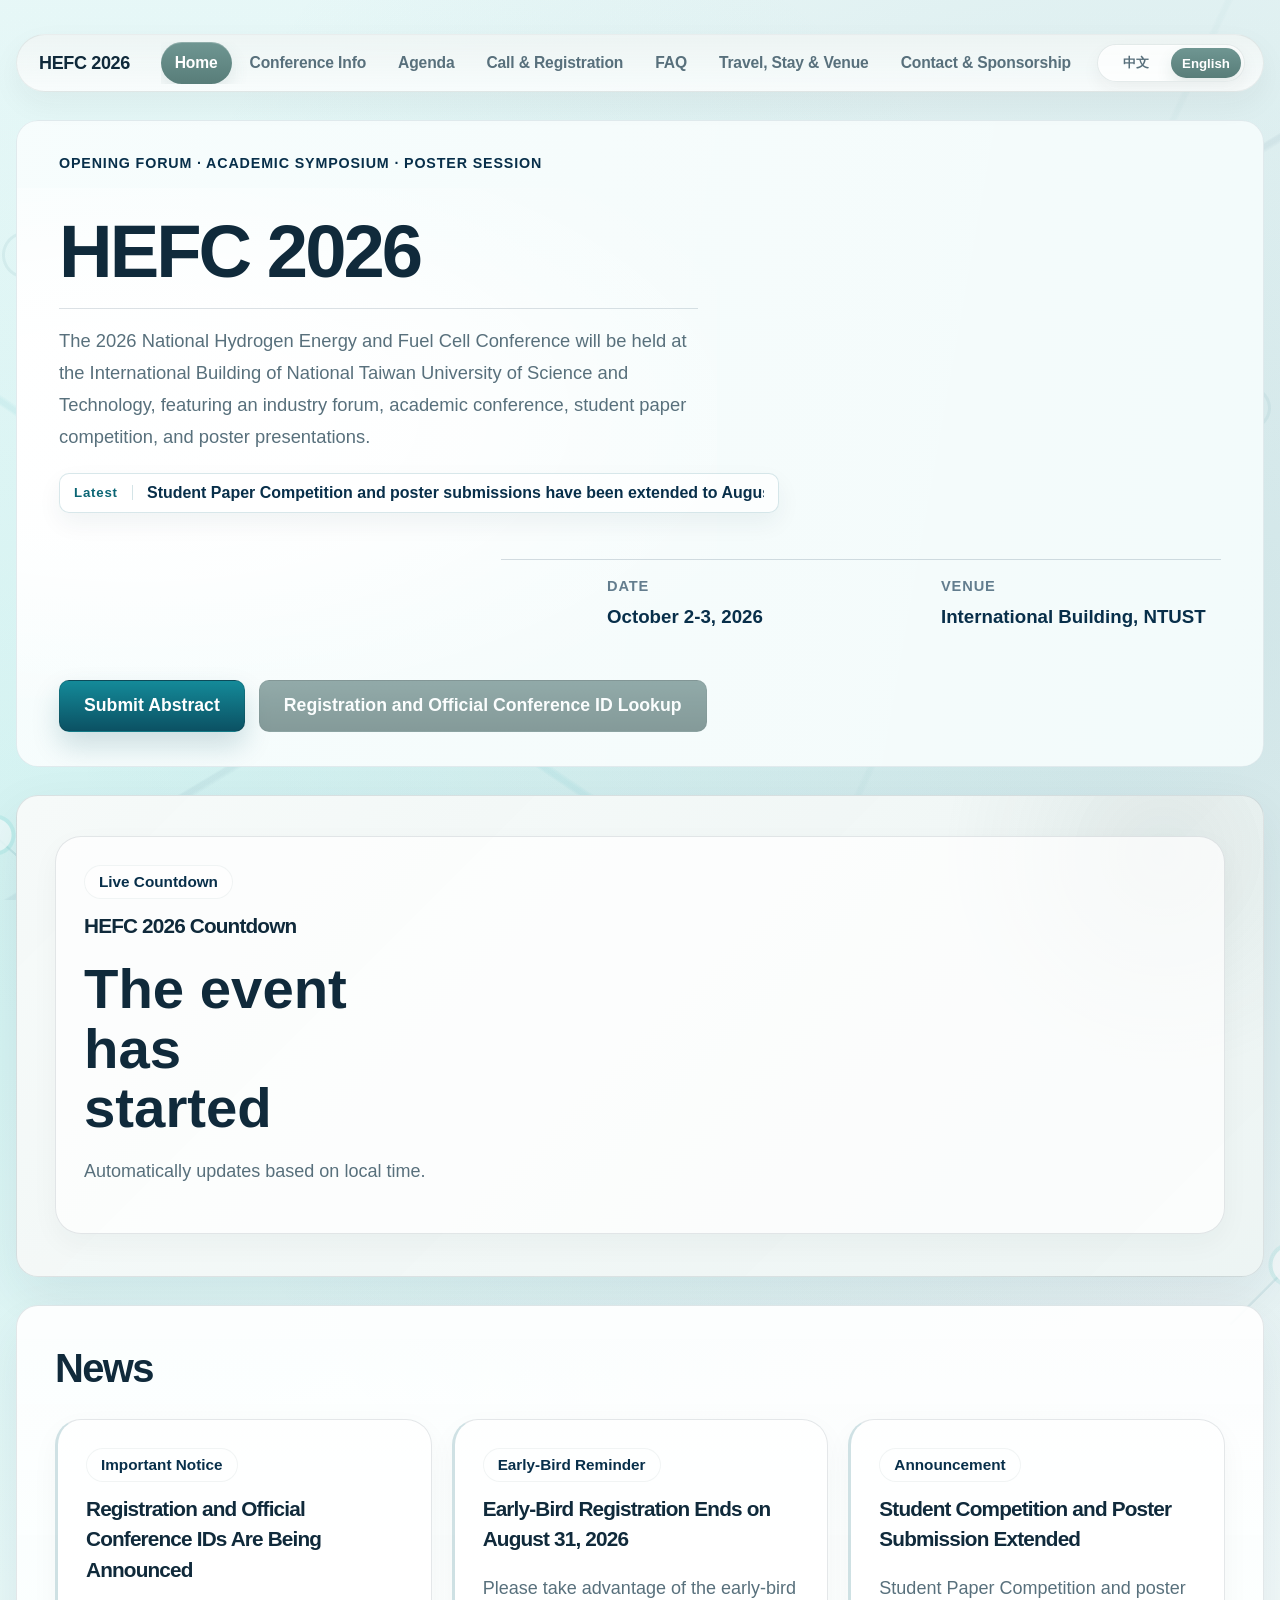
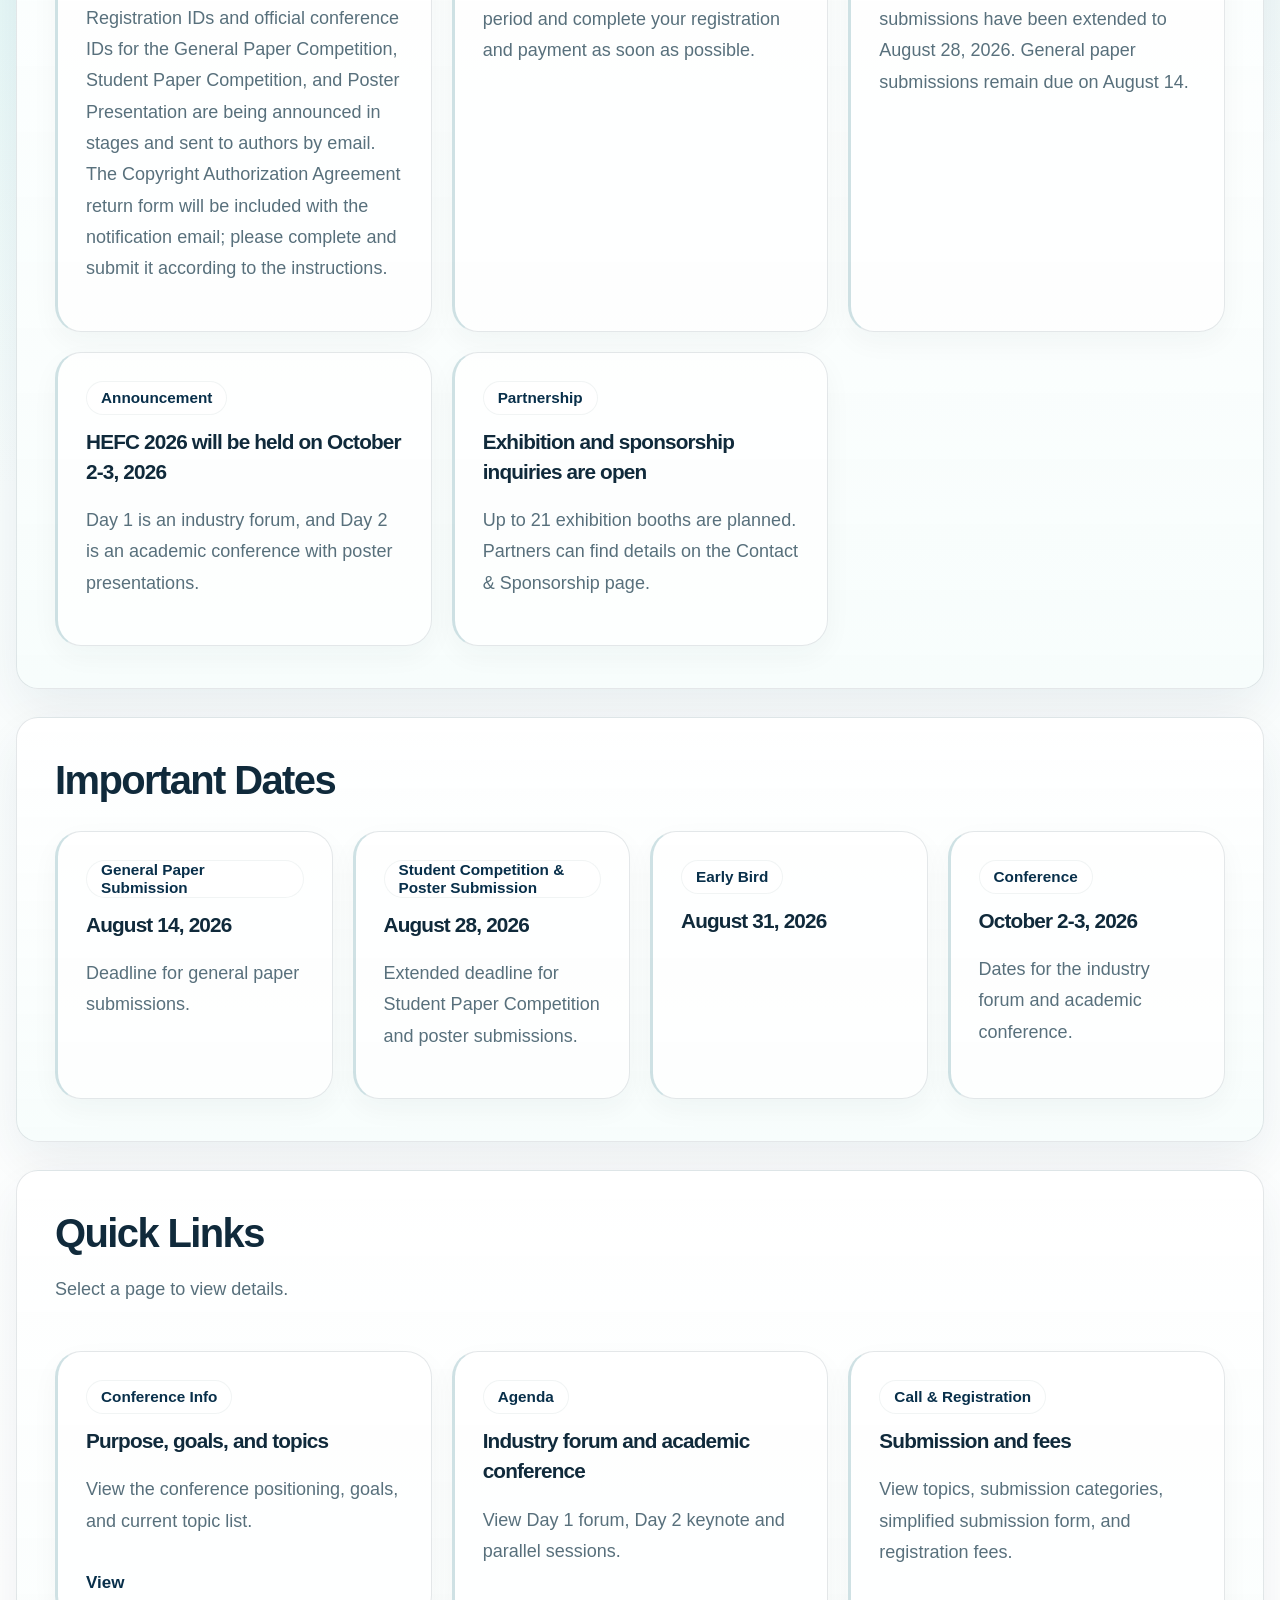
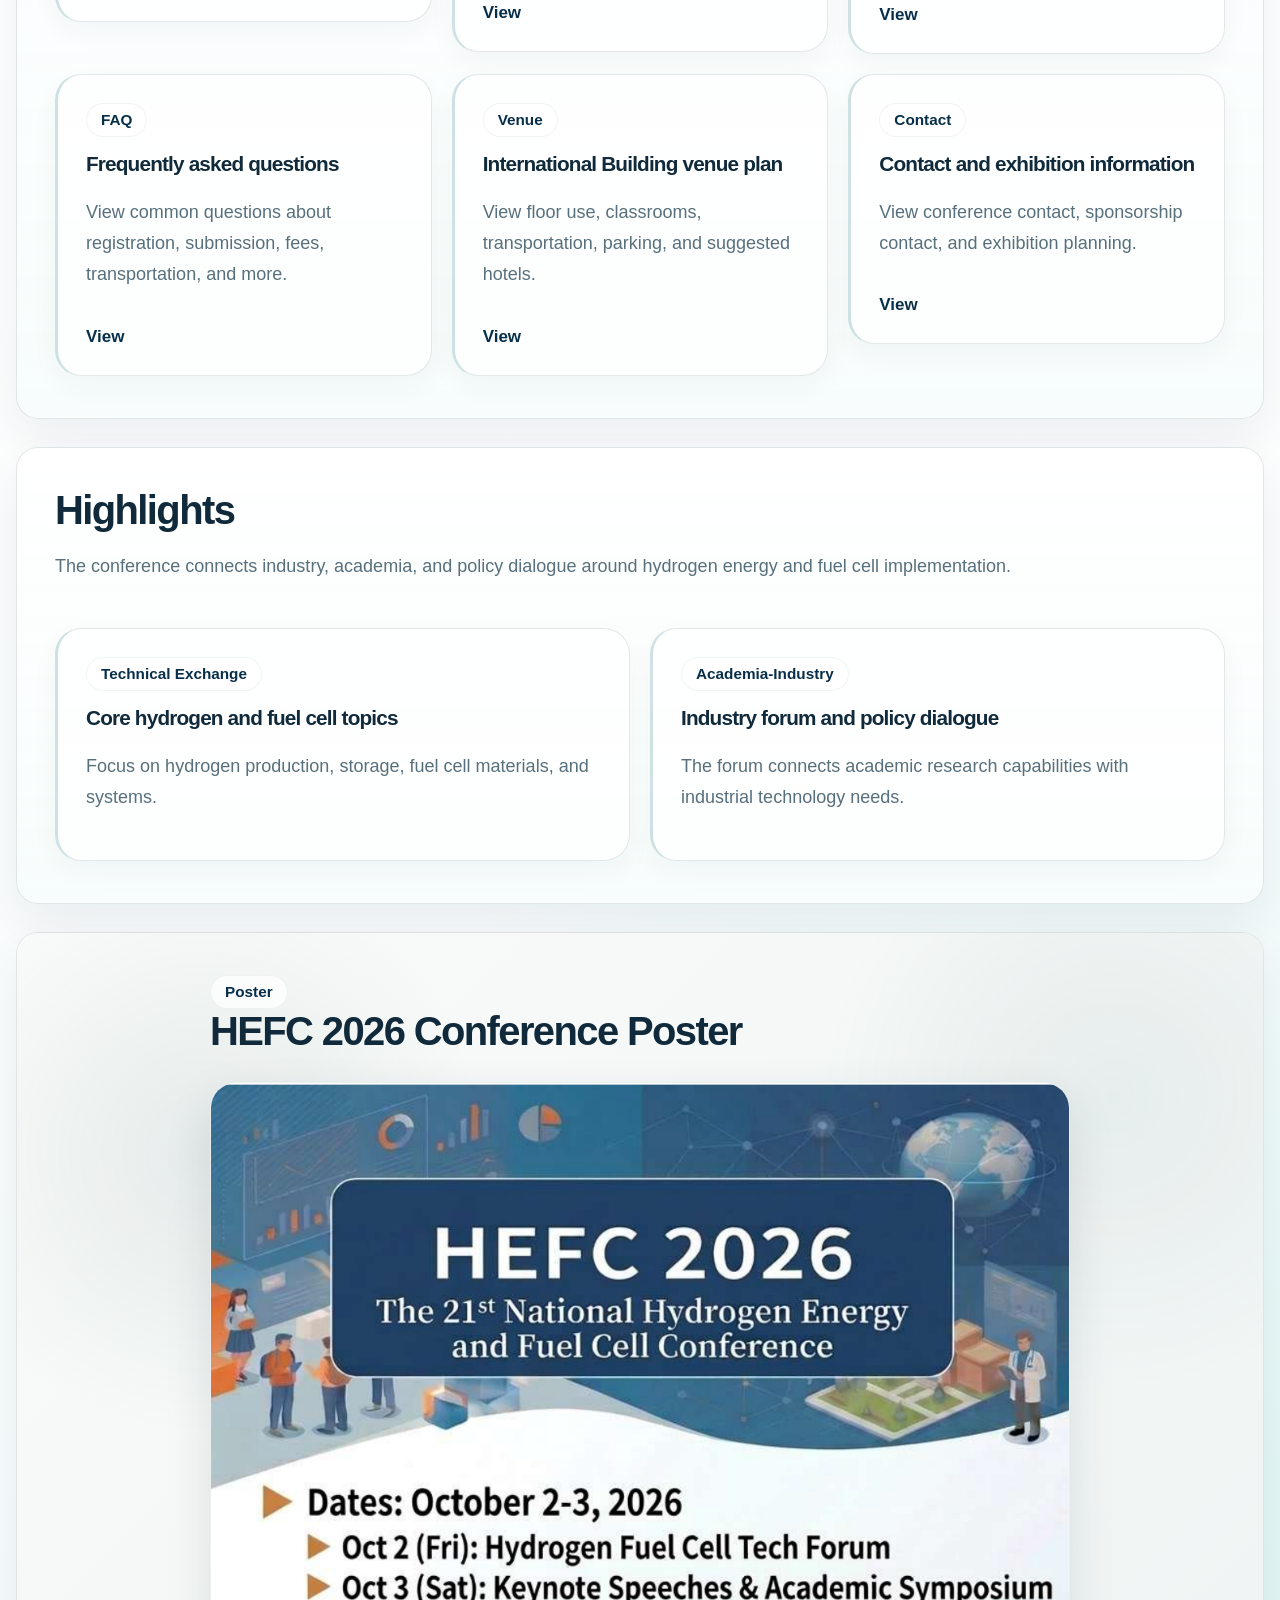
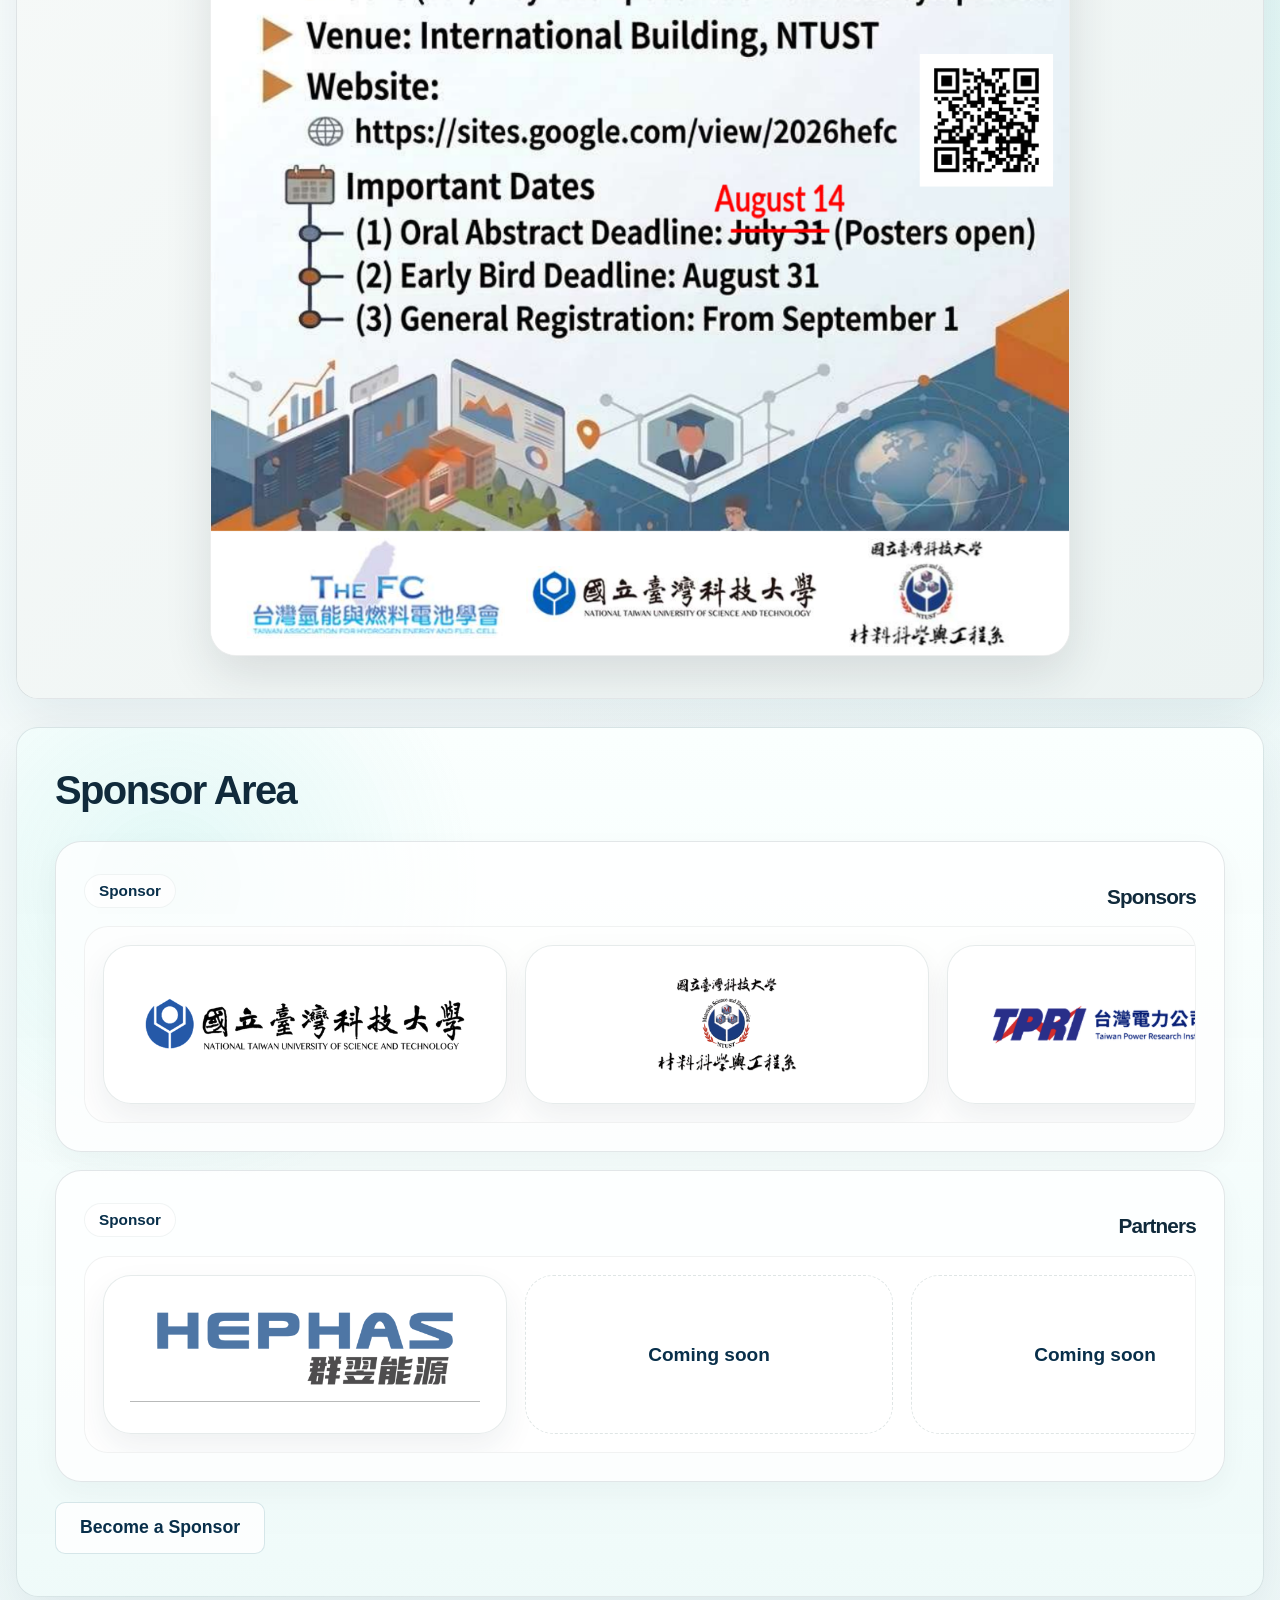
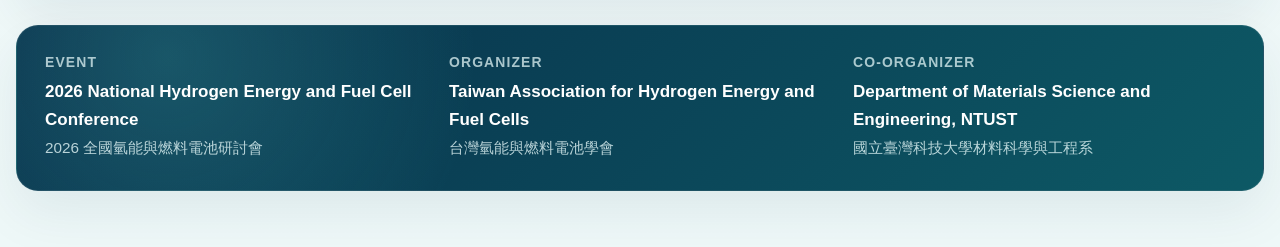
==== commit 64499f49: "Remove duplicate homepage notice" ====
--- a/en/index.html
+++ b/en/index.html
@@ -61,7 +61,7 @@
         <p class="countdown-note">Automatically updates based on local time.</p>
       </article>
     </section>
-    <section class="section body-section"><div class="section-head"><div><h2>News</h2></div></div><div class="grid-3"><article class="card"><div class="chip">Important Notice</div><h3>Registration and Official Conference IDs Are Being Announced</h3><p>Registration IDs and official conference IDs for the General Paper Competition, Student Paper Competition, and Poster Presentation are being announced in stages and sent to authors by email. The Copyright Authorization Agreement return form will be included with the notification email; please complete and submit it according to the instructions.</p></article><article class="card"><div class="chip">Early-Bird Reminder</div><h3>Early-Bird Registration Ends on August 31, 2026</h3><p>Please take advantage of the early-bird period and complete your registration and payment as soon as possible.</p></article><article class="card"><div class="chip">Notice</div><h3>Submission and Poster ID Notifications</h3><p>Submission and poster IDs are expected to be sent in stages from next week using the official conference email account.</p></article><article class="card"><div class="chip">Announcement</div><h3>Student Competition and Poster Submission Extended</h3><p>Student Paper Competition and poster submissions have been extended to August 28, 2026. General paper submissions remain due on August 14.</p></article><article class="card"><div class="chip">Announcement</div><h3>HEFC 2026 will be held on October 2-3, 2026</h3><p>Day 1 is an industry forum, and Day 2 is an academic conference with poster presentations.</p></article><article class="card"><div class="chip">Partnership</div><h3>Exhibition and sponsorship inquiries are open</h3><p>Up to 21 exhibition booths are planned. Partners can find details on the Contact & Sponsorship page.</p></article></div></section>
+    <section class="section body-section"><div class="section-head"><div><h2>News</h2></div></div><div class="grid-3"><article class="card"><div class="chip">Important Notice</div><h3>Registration and Official Conference IDs Are Being Announced</h3><p>Registration IDs and official conference IDs for the General Paper Competition, Student Paper Competition, and Poster Presentation are being announced in stages and sent to authors by email. The Copyright Authorization Agreement return form will be included with the notification email; please complete and submit it according to the instructions.</p></article><article class="card"><div class="chip">Early-Bird Reminder</div><h3>Early-Bird Registration Ends on August 31, 2026</h3><p>Please take advantage of the early-bird period and complete your registration and payment as soon as possible.</p></article><article class="card"><div class="chip">Announcement</div><h3>Student Competition and Poster Submission Extended</h3><p>Student Paper Competition and poster submissions have been extended to August 28, 2026. General paper submissions remain due on August 14.</p></article><article class="card"><div class="chip">Announcement</div><h3>HEFC 2026 will be held on October 2-3, 2026</h3><p>Day 1 is an industry forum, and Day 2 is an academic conference with poster presentations.</p></article><article class="card"><div class="chip">Partnership</div><h3>Exhibition and sponsorship inquiries are open</h3><p>Up to 21 exhibition booths are planned. Partners can find details on the Contact & Sponsorship page.</p></article></div></section>
     <section class="section body-section"><div class="section-head"><div><h2>Important Dates</h2></div></div><div class="grid-4"><article class="card"><div class="chip">General Paper Submission</div><h3>August 14, 2026</h3><p>Deadline for general paper submissions.</p></article><article class="card"><div class="chip">Student Competition &amp; Poster Submission</div><h3>August 28, 2026</h3><p>Extended deadline for Student Paper Competition and poster submissions.</p></article><article class="card"><div class="chip">Early Bird</div><h3>August 31, 2026</h3></article><article class="card"><div class="chip">Conference</div><h3>October 2-3, 2026</h3><p>Dates for the industry forum and academic conference.</p></article></div></section>
     <section class="section body-section"><div class="section-head"><div><h2>Quick Links</h2><p>Select a page to view details.</p></div></div><div class="grid-3"><a class="entry-link" href="info.html"><article class="card entry-card"><div><div class="chip">Conference Info</div><h3>Purpose, goals, and topics</h3><p>View the conference positioning, goals, and current topic list.</p></div><div class="entry-foot">View</div></article></a><a class="entry-link" href="agenda.html"><article class="card entry-card"><div><div class="chip">Agenda</div><h3>Industry forum and academic conference</h3><p>View Day 1 forum, Day 2 keynote and parallel sessions.</p></div><div class="entry-foot">View</div></article></a><a class="entry-link" href="call_for_papers.html"><article class="card entry-card"><div><div class="chip">Call & Registration</div><h3>Submission and fees</h3><p>View topics, submission categories, simplified submission form, and registration fees.</p></div><div class="entry-foot">View</div></article></a><a class="entry-link" href="faq.html"><article class="card entry-card"><div><div class="chip">FAQ</div><h3>Frequently asked questions</h3><p>View common questions about registration, submission, fees, transportation, and more.</p></div><div class="entry-foot">View</div></article></a><a class="entry-link" href="traffic_venue.html"><article class="card entry-card"><div><div class="chip">Venue</div><h3>International Building venue plan</h3><p>View floor use, classrooms, transportation, parking, and suggested hotels.</p></div><div class="entry-foot">View</div></article></a><a class="entry-link" href="contact_sponsor.html"><article class="card entry-card"><div><div class="chip">Contact</div><h3>Contact and exhibition information</h3><p>View conference contact, sponsorship contact, and exhibition planning.</p></div><div class="entry-foot">View</div></article></a></div></section>
     <section class="section body-section"><div class="section-head"><div><h2>Highlights</h2><p>The conference connects industry, academia, and policy dialogue around hydrogen energy and fuel cell implementation.</p></div></div><div class="grid-2"><article class="card"><div class="chip">Technical Exchange</div><h3>Core hydrogen and fuel cell topics</h3><p>Focus on hydrogen production, storage, fuel cell materials, and systems.</p></article><article class="card"><div class="chip">Academia-Industry</div><h3>Industry forum and policy dialogue</h3><p>The forum connects academic research capabilities with industrial technology needs.</p></article></div></section>
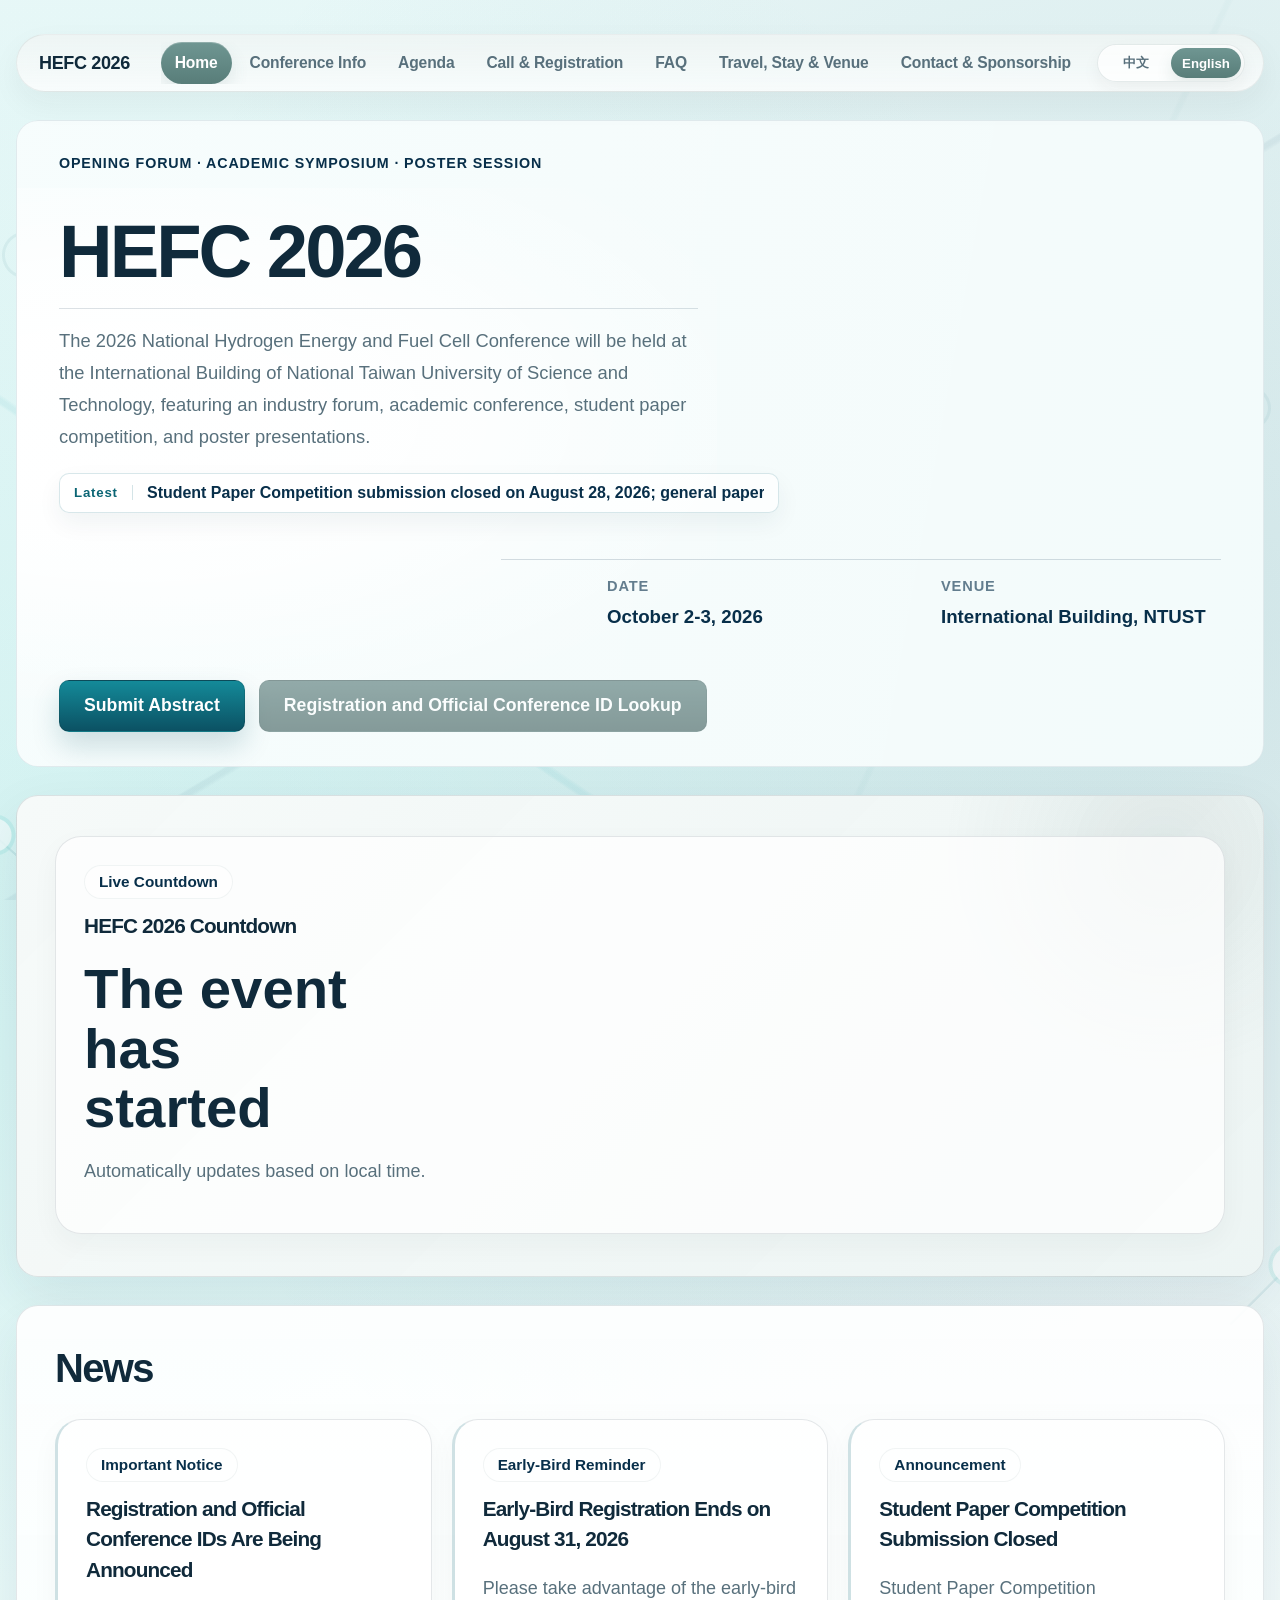
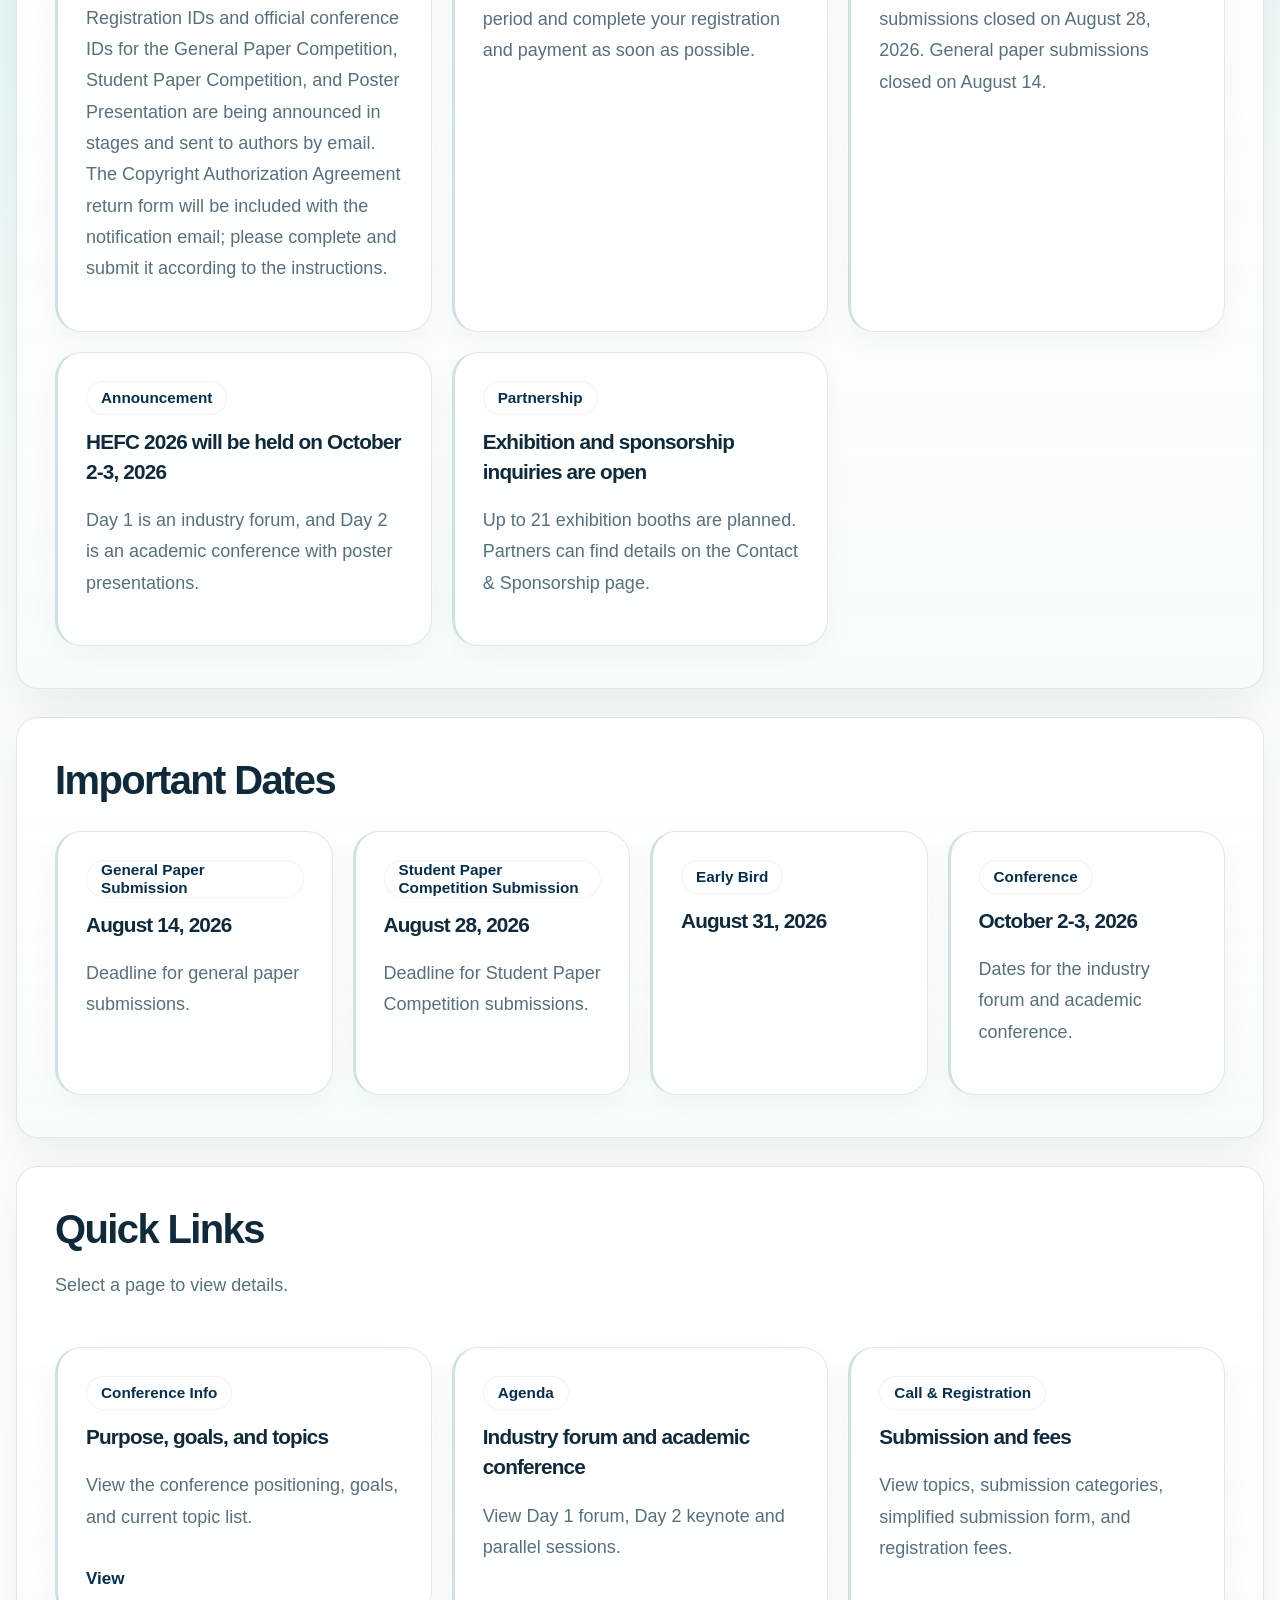
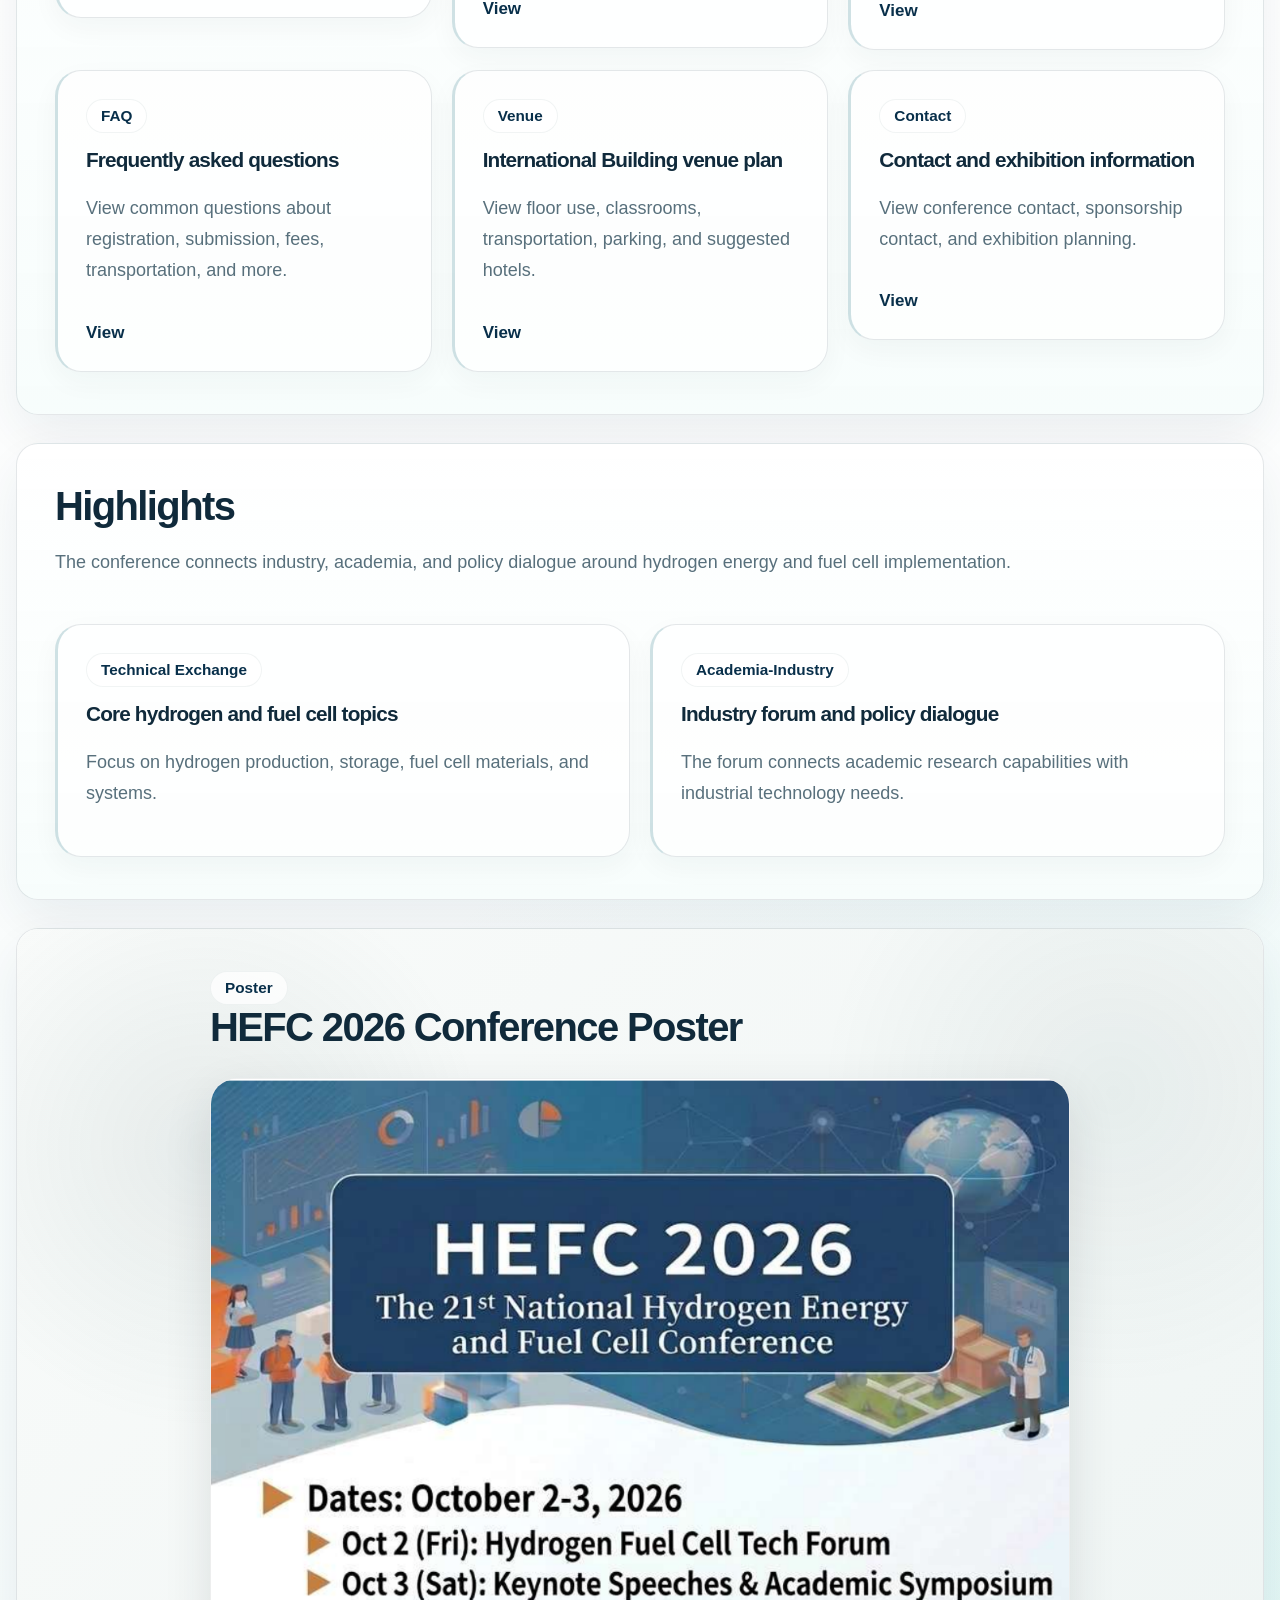
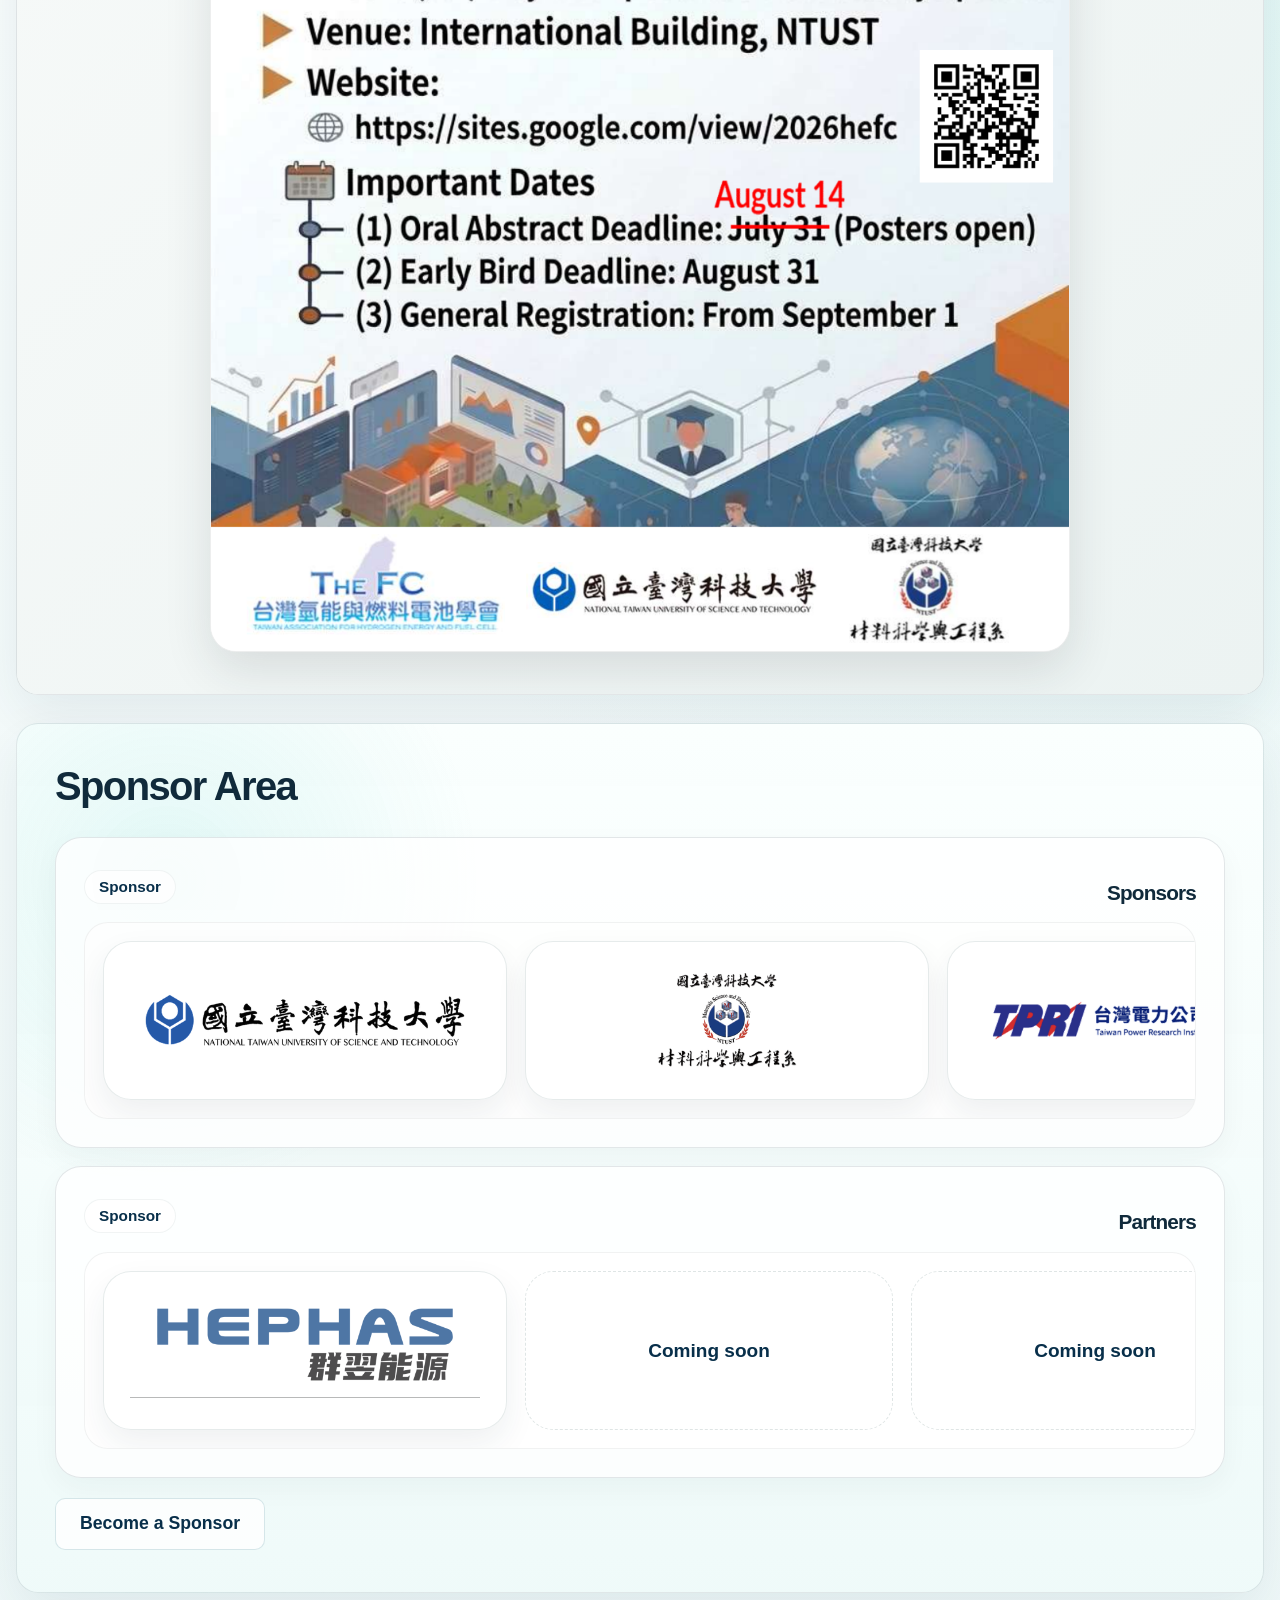
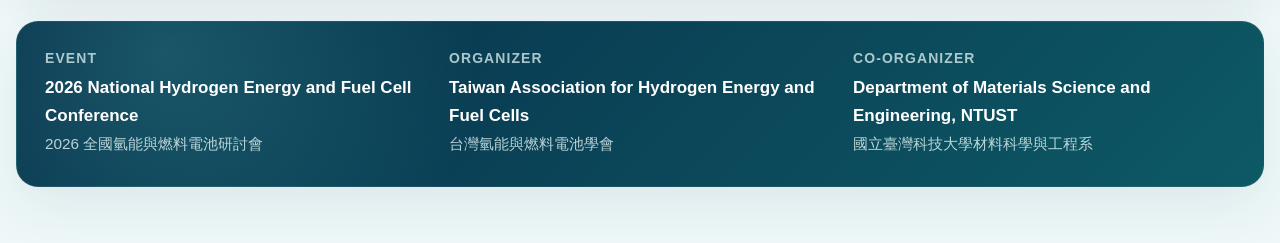
==== commit 96948a0f: "Reopen poster submission through September" ====
--- a/en/index.html
+++ b/en/index.html
@@ -28,12 +28,12 @@
         <div class="eyebrow">HEFC 2026</div>
         <h1>HEFC 2026</h1>
         <p class="hero-subtitle">The 2026 National Hydrogen Energy and Fuel Cell Conference will be held at the International Building of National Taiwan University of Science and Technology, featuring an industry forum, academic conference, student paper competition, and poster presentations.</p>
-        <div class="hero-announcement" role="status" aria-label="Latest announcement: Student Paper Competition and poster submissions have been extended to August 28, 2026">
+        <div class="hero-announcement" role="status" aria-label="Latest announcement: Student Paper Competition submission closed on August 28, 2026">
           <span class="hero-announcement__label">Latest</span>
           <div class="hero-announcement__viewport">
             <div class="hero-announcement__track">
-              <span>Student Paper Competition and poster submissions have been extended to August 28, 2026; general paper submissions remain due on August 14.</span>
-              <span aria-hidden="true">Student Paper Competition and poster submissions have been extended to August 28, 2026; general paper submissions remain due on August 14.</span>
+              <span>Student Paper Competition submission closed on August 28, 2026; general paper submissions closed on August 14.</span>
+              <span aria-hidden="true">Student Paper Competition submission closed on August 28, 2026; general paper submissions closed on August 14.</span>
             </div>
           </div>
         </div>
@@ -61,8 +61,8 @@
         <p class="countdown-note">Automatically updates based on local time.</p>
       </article>
     </section>
-    <section class="section body-section"><div class="section-head"><div><h2>News</h2></div></div><div class="grid-3"><article class="card"><div class="chip">Important Notice</div><h3>Registration and Official Conference IDs Are Being Announced</h3><p>Registration IDs and official conference IDs for the General Paper Competition, Student Paper Competition, and Poster Presentation are being announced in stages and sent to authors by email. The Copyright Authorization Agreement return form will be included with the notification email; please complete and submit it according to the instructions.</p></article><article class="card"><div class="chip">Early-Bird Reminder</div><h3>Early-Bird Registration Ends on August 31, 2026</h3><p>Please take advantage of the early-bird period and complete your registration and payment as soon as possible.</p></article><article class="card"><div class="chip">Announcement</div><h3>Student Competition and Poster Submission Extended</h3><p>Student Paper Competition and poster submissions have been extended to August 28, 2026. General paper submissions remain due on August 14.</p></article><article class="card"><div class="chip">Announcement</div><h3>HEFC 2026 will be held on October 2-3, 2026</h3><p>Day 1 is an industry forum, and Day 2 is an academic conference with poster presentations.</p></article><article class="card"><div class="chip">Partnership</div><h3>Exhibition and sponsorship inquiries are open</h3><p>Up to 21 exhibition booths are planned. Partners can find details on the Contact & Sponsorship page.</p></article></div></section>
-    <section class="section body-section"><div class="section-head"><div><h2>Important Dates</h2></div></div><div class="grid-4"><article class="card"><div class="chip">General Paper Submission</div><h3>August 14, 2026</h3><p>Deadline for general paper submissions.</p></article><article class="card"><div class="chip">Student Competition &amp; Poster Submission</div><h3>August 28, 2026</h3><p>Extended deadline for Student Paper Competition and poster submissions.</p></article><article class="card"><div class="chip">Early Bird</div><h3>August 31, 2026</h3></article><article class="card"><div class="chip">Conference</div><h3>October 2-3, 2026</h3><p>Dates for the industry forum and academic conference.</p></article></div></section>
+    <section class="section body-section"><div class="section-head"><div><h2>News</h2></div></div><div class="grid-3"><article class="card"><div class="chip">Important Notice</div><h3>Registration and Official Conference IDs Are Being Announced</h3><p>Registration IDs and official conference IDs for the General Paper Competition, Student Paper Competition, and Poster Presentation are being announced in stages and sent to authors by email. The Copyright Authorization Agreement return form will be included with the notification email; please complete and submit it according to the instructions.</p></article><article class="card"><div class="chip">Early-Bird Reminder</div><h3>Early-Bird Registration Ends on August 31, 2026</h3><p>Please take advantage of the early-bird period and complete your registration and payment as soon as possible.</p></article><article class="card"><div class="chip">Announcement</div><h3>Student Paper Competition Submission Closed</h3><p>Student Paper Competition submissions closed on August 28, 2026. General paper submissions closed on August 14.</p></article><article class="card"><div class="chip">Announcement</div><h3>HEFC 2026 will be held on October 2-3, 2026</h3><p>Day 1 is an industry forum, and Day 2 is an academic conference with poster presentations.</p></article><article class="card"><div class="chip">Partnership</div><h3>Exhibition and sponsorship inquiries are open</h3><p>Up to 21 exhibition booths are planned. Partners can find details on the Contact & Sponsorship page.</p></article></div></section>
+    <section class="section body-section"><div class="section-head"><div><h2>Important Dates</h2></div></div><div class="grid-4"><article class="card"><div class="chip">General Paper Submission</div><h3>August 14, 2026</h3><p>Deadline for general paper submissions.</p></article><article class="card"><div class="chip">Student Paper Competition Submission</div><h3>August 28, 2026</h3><p>Deadline for Student Paper Competition submissions.</p></article><article class="card"><div class="chip">Early Bird</div><h3>August 31, 2026</h3></article><article class="card"><div class="chip">Conference</div><h3>October 2-3, 2026</h3><p>Dates for the industry forum and academic conference.</p></article></div></section>
     <section class="section body-section"><div class="section-head"><div><h2>Quick Links</h2><p>Select a page to view details.</p></div></div><div class="grid-3"><a class="entry-link" href="info.html"><article class="card entry-card"><div><div class="chip">Conference Info</div><h3>Purpose, goals, and topics</h3><p>View the conference positioning, goals, and current topic list.</p></div><div class="entry-foot">View</div></article></a><a class="entry-link" href="agenda.html"><article class="card entry-card"><div><div class="chip">Agenda</div><h3>Industry forum and academic conference</h3><p>View Day 1 forum, Day 2 keynote and parallel sessions.</p></div><div class="entry-foot">View</div></article></a><a class="entry-link" href="call_for_papers.html"><article class="card entry-card"><div><div class="chip">Call & Registration</div><h3>Submission and fees</h3><p>View topics, submission categories, simplified submission form, and registration fees.</p></div><div class="entry-foot">View</div></article></a><a class="entry-link" href="faq.html"><article class="card entry-card"><div><div class="chip">FAQ</div><h3>Frequently asked questions</h3><p>View common questions about registration, submission, fees, transportation, and more.</p></div><div class="entry-foot">View</div></article></a><a class="entry-link" href="traffic_venue.html"><article class="card entry-card"><div><div class="chip">Venue</div><h3>International Building venue plan</h3><p>View floor use, classrooms, transportation, parking, and suggested hotels.</p></div><div class="entry-foot">View</div></article></a><a class="entry-link" href="contact_sponsor.html"><article class="card entry-card"><div><div class="chip">Contact</div><h3>Contact and exhibition information</h3><p>View conference contact, sponsorship contact, and exhibition planning.</p></div><div class="entry-foot">View</div></article></a></div></section>
     <section class="section body-section"><div class="section-head"><div><h2>Highlights</h2><p>The conference connects industry, academia, and policy dialogue around hydrogen energy and fuel cell implementation.</p></div></div><div class="grid-2"><article class="card"><div class="chip">Technical Exchange</div><h3>Core hydrogen and fuel cell topics</h3><p>Focus on hydrogen production, storage, fuel cell materials, and systems.</p></article><article class="card"><div class="chip">Academia-Industry</div><h3>Industry forum and policy dialogue</h3><p>The forum connects academic research capabilities with industrial technology needs.</p></article></div></section>
     <section class="section poster-space"><div class="poster-panel" aria-label="HEFC 2026 conference poster"><div class="poster-display"><div class="section-head poster-head"><div><div class="chip">Poster</div><h2>HEFC 2026 Conference Poster</h2></div></div><div class="poster-image-link" aria-label="HEFC 2026 conference poster"><img src="../poster/HEFC2026_Poster_en.png" alt="HEFC 2026 conference poster"></div></div></div></section>
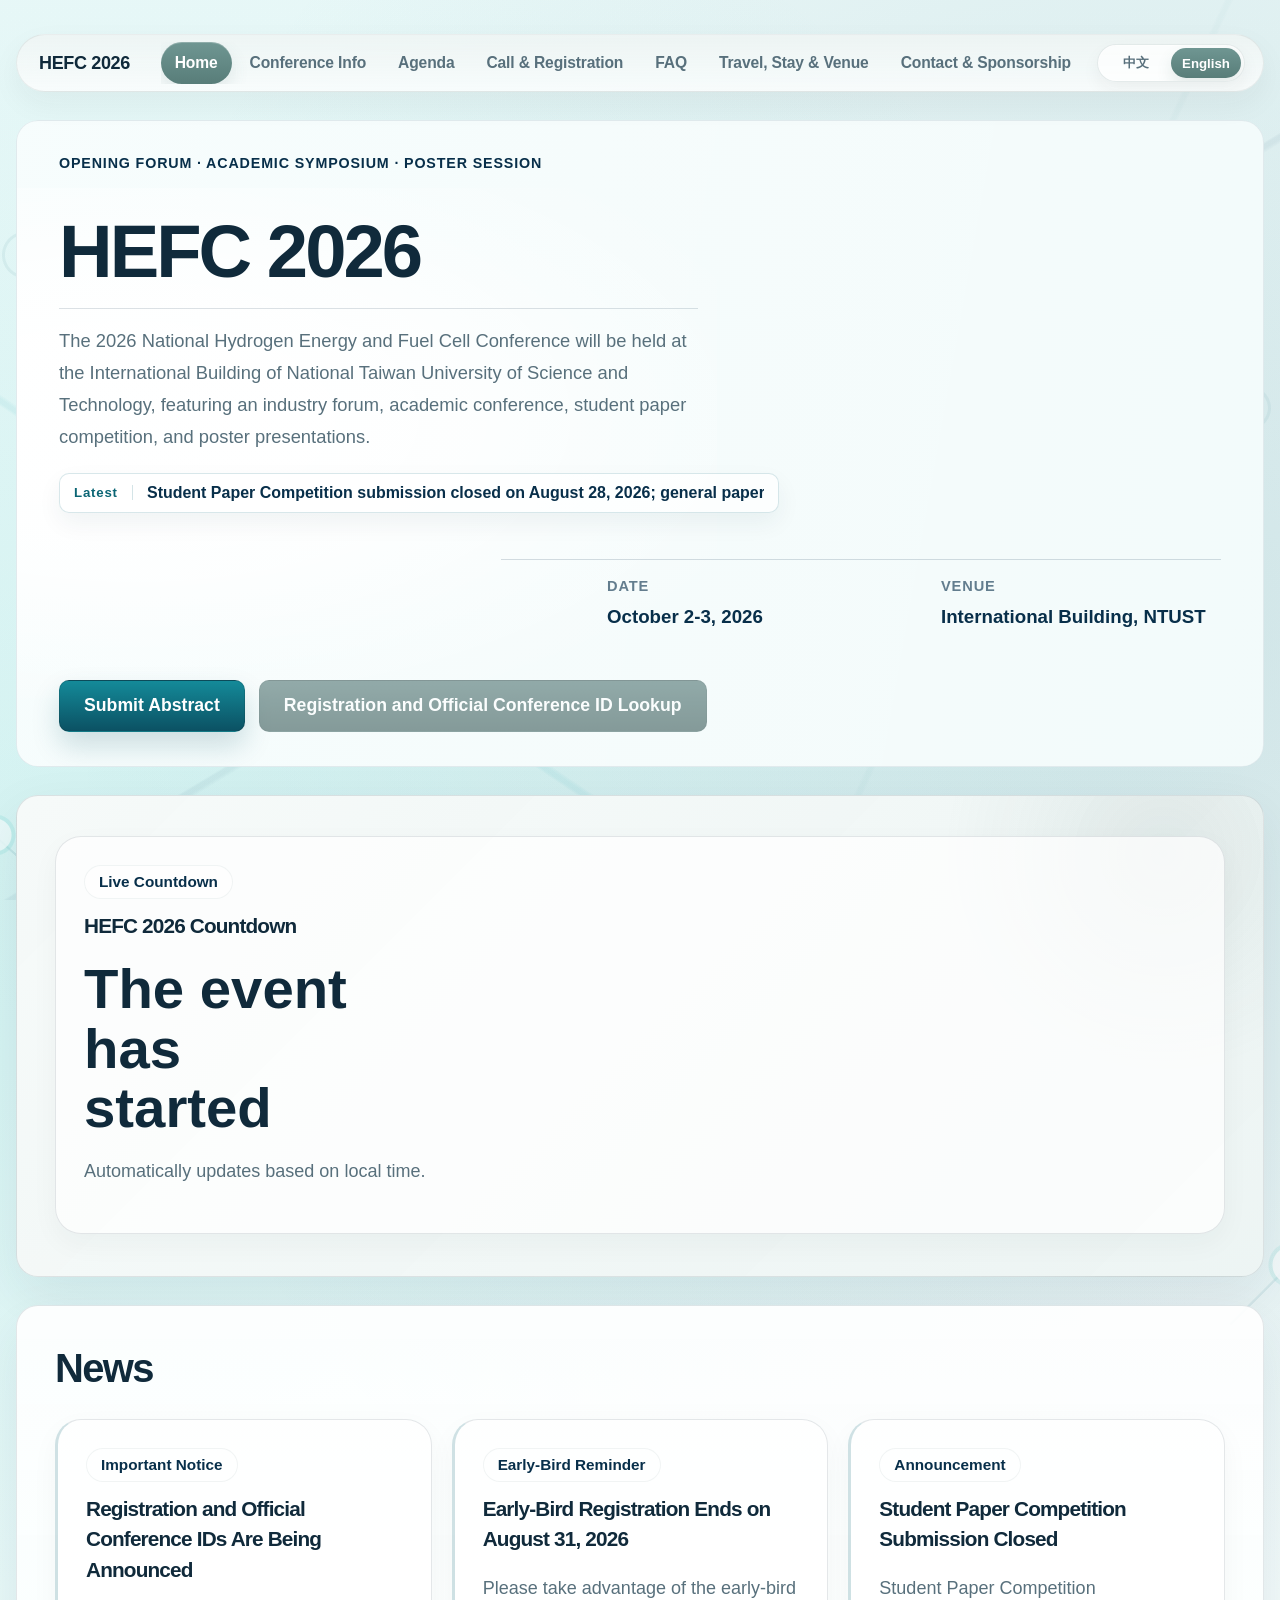
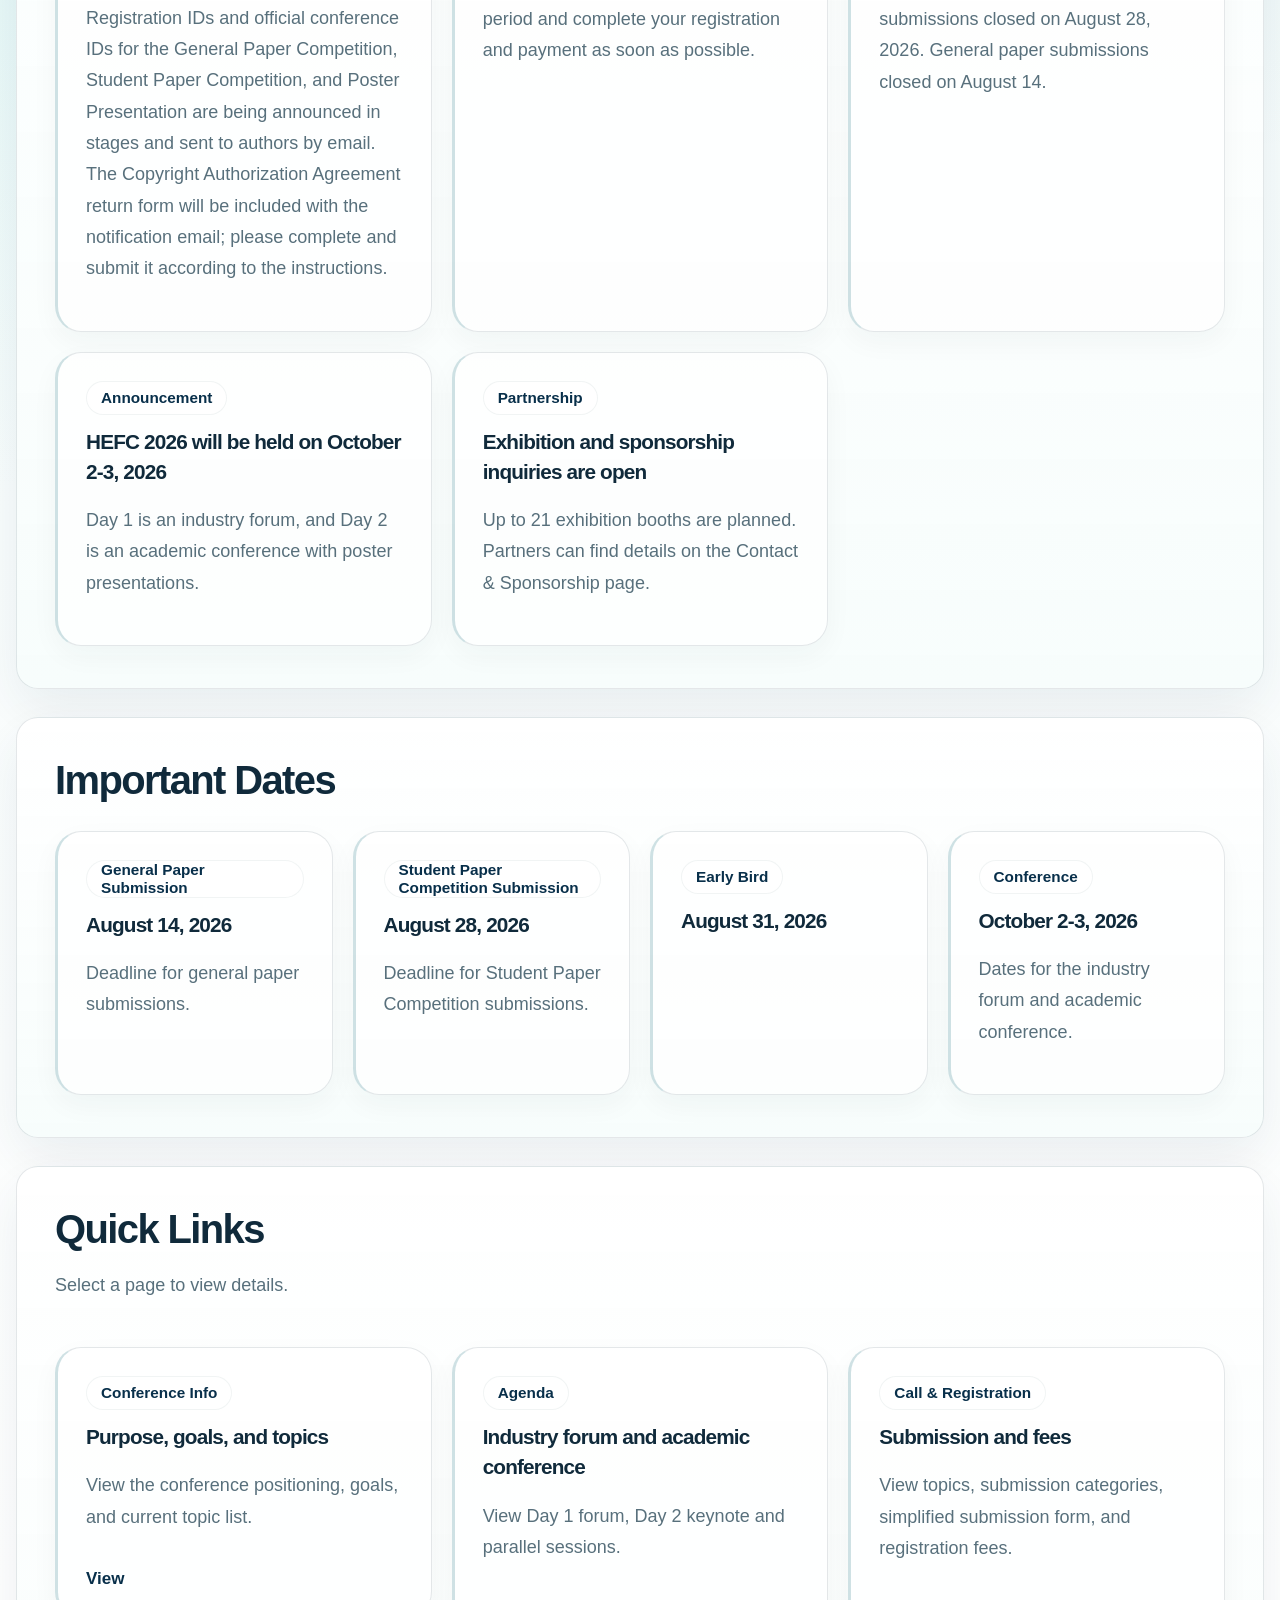
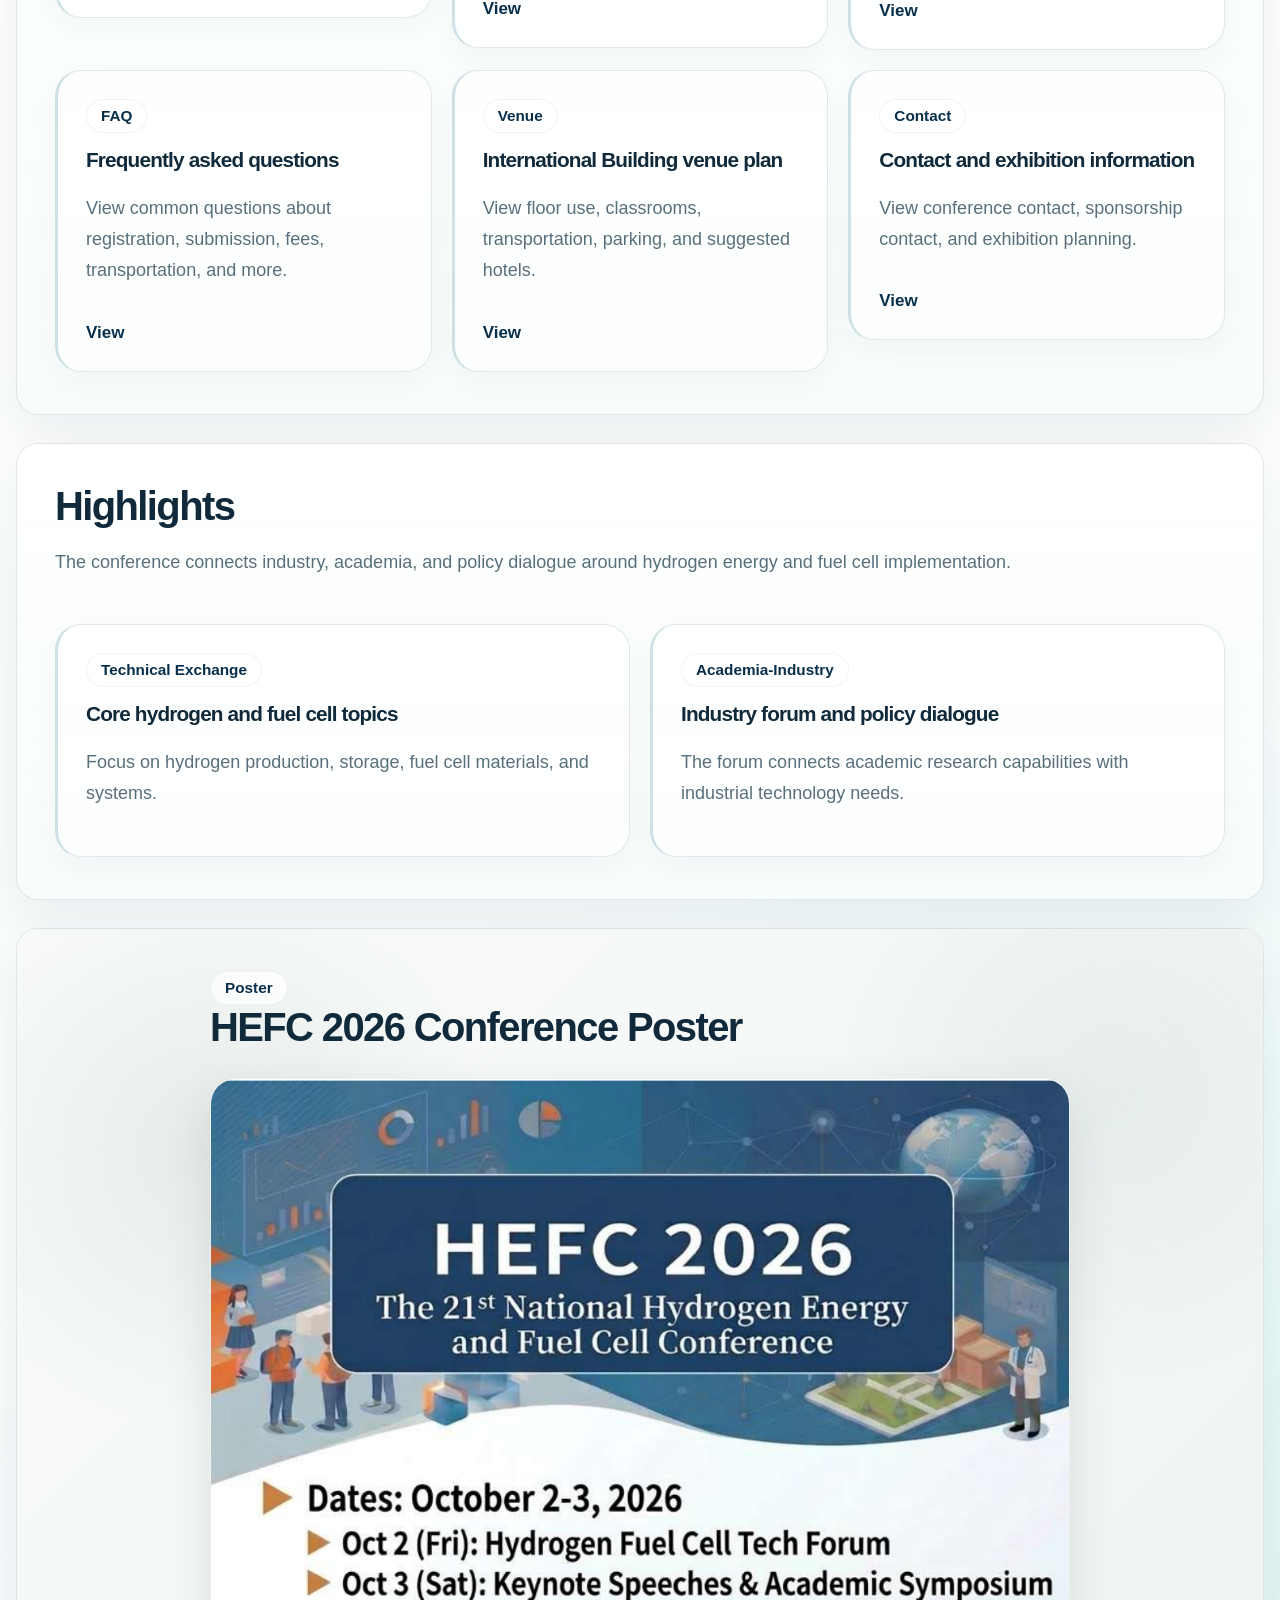
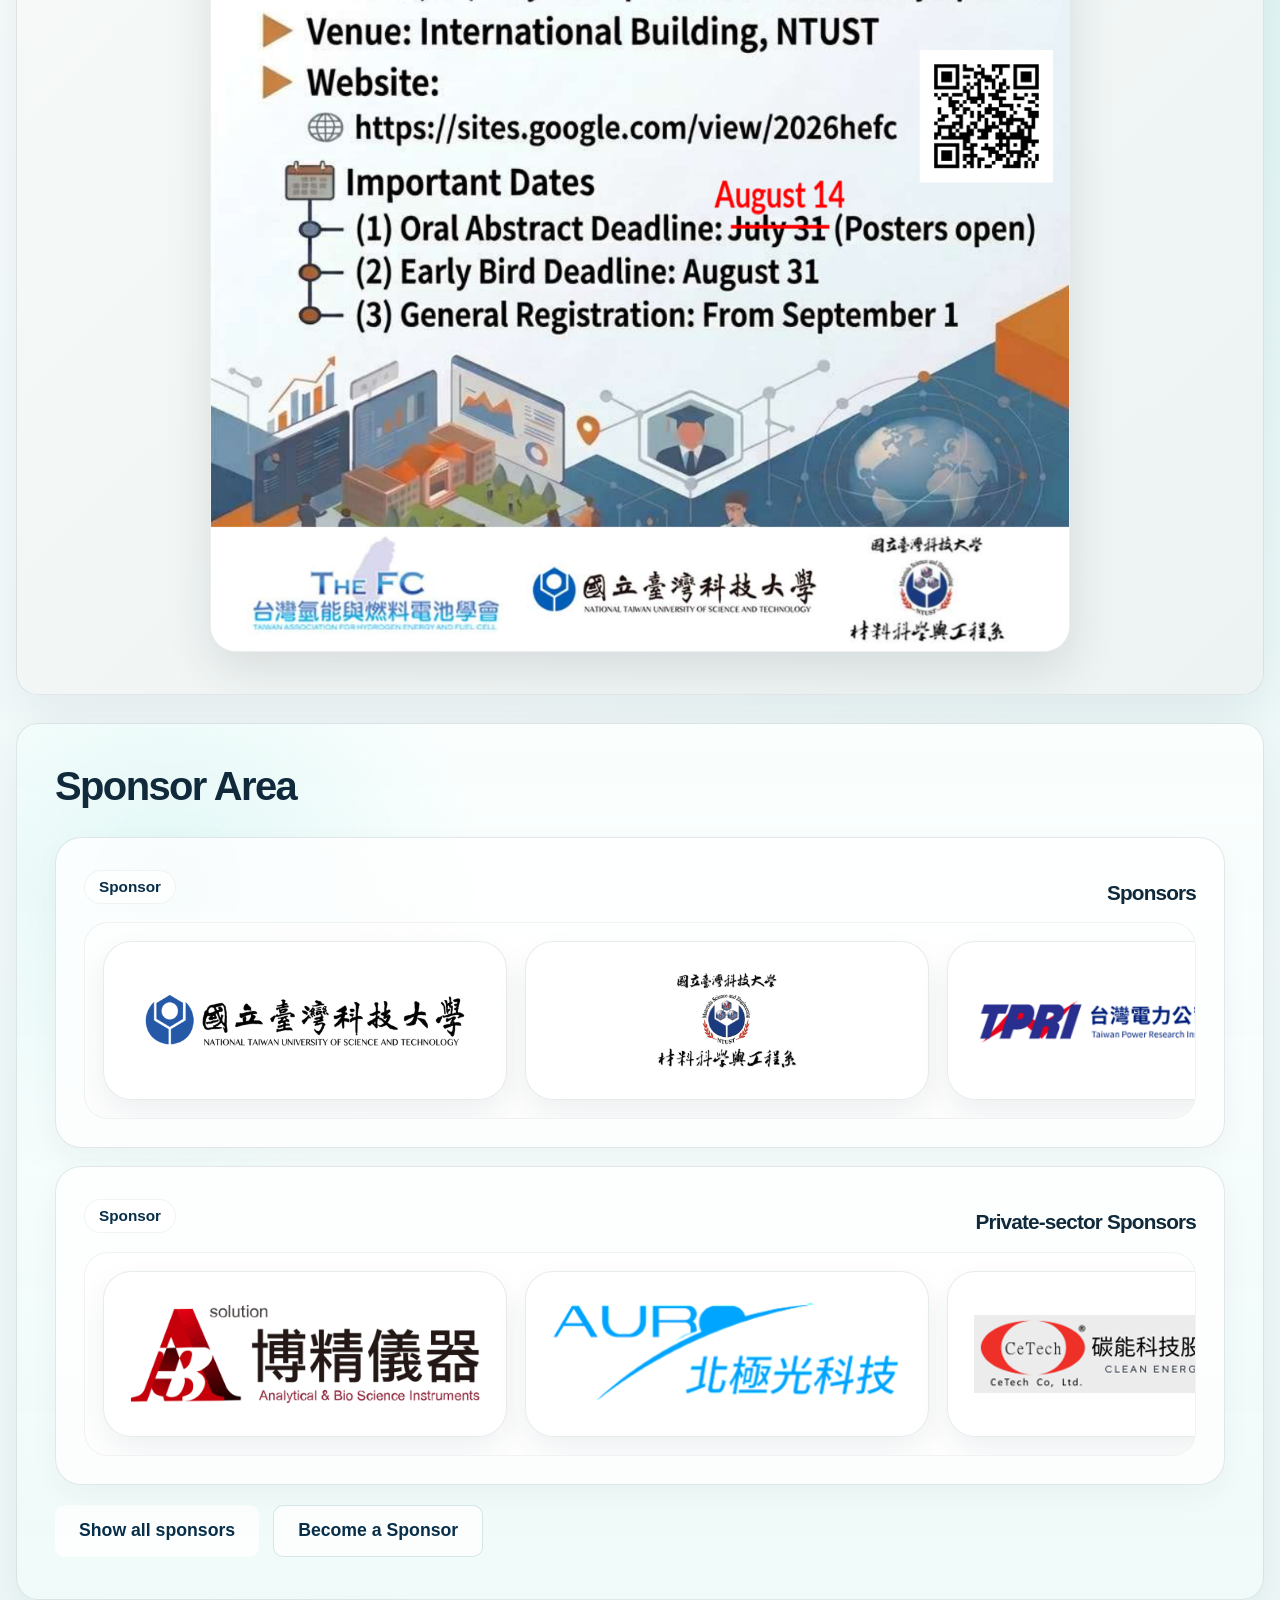
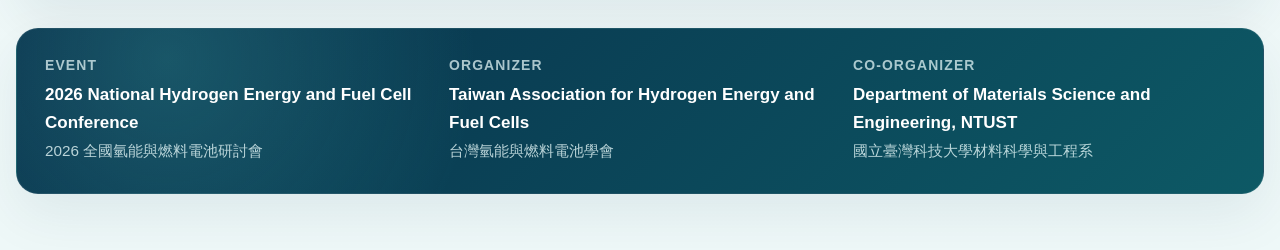
==== commit c85b0fdb: "Publish agenda and sponsor updates" ====
--- a/en/index.html
+++ b/en/index.html
@@ -68,43 +68,66 @@
     <section class="section poster-space"><div class="poster-panel" aria-label="HEFC 2026 conference poster"><div class="poster-display"><div class="section-head poster-head"><div><div class="chip">Poster</div><h2>HEFC 2026 Conference Poster</h2></div></div><div class="poster-image-link" aria-label="HEFC 2026 conference poster"><img src="../poster/HEFC2026_Poster_en.png" alt="HEFC 2026 conference poster"></div></div></div></section>
     <section class="section sponsor-space">
       <div class="section-head"><div><h2>Sponsor Area</h2></div></div>
-      <div class="sponsor-marquee-group">
+      <div class="sponsor-marquee-group" data-sponsor-marquee-group>
         <article class="sponsor-lane">
           <div class="sponsor-lane-head"><div class="chip">Sponsor</div><h3>Sponsors</h3></div>
           <div class="sponsor-marquee"><div class="sponsor-track">
-            <div class="sponsor-slot sponsor-logo-slot"><img src="../sponsor/input/ntust.png" alt="National Taiwan University of Science and Technology"></div>
-            <div class="sponsor-slot sponsor-logo-slot"><img src="../sponsor/input/ntust_mse.png" alt="Department of Materials Science and Engineering, NTUST"></div>
-            <div class="sponsor-slot sponsor-logo-slot"><img src="../sponsor/input/tpri.png" alt="Taiwan Power Company Research Institute"></div>
-            <div class="sponsor-slot sponsor-logo-slot"><img src="../sponsor/input/nari.png" alt="National Atomic Research Institute"></div>
-            <div class="sponsor-slot sponsor-logo-slot"><img src="../sponsor/input/itri.png" alt="Industrial Technology Research Institute"></div>
-            <div class="sponsor-slot sponsor-logo-slot"><img src="../sponsor/input/cpc_gtri.png" alt="CPC Green Technology Research Institute"></div>
-            <div class="sponsor-slot sponsor-logo-slot"><img src="../sponsor/input/thfcp.png" alt="Taiwan Hydrogen and Fuel Cell Partnership"></div>
-            <div class="sponsor-slot sponsor-logo-slot"><img src="../sponsor/input/ntust.png" alt="National Taiwan University of Science and Technology"></div>
-            <div class="sponsor-slot sponsor-logo-slot"><img src="../sponsor/input/ntust_mse.png" alt="Department of Materials Science and Engineering, NTUST"></div>
-            <div class="sponsor-slot sponsor-logo-slot"><img src="../sponsor/input/tpri.png" alt="Taiwan Power Company Research Institute"></div>
-            <div class="sponsor-slot sponsor-logo-slot"><img src="../sponsor/input/nari.png" alt="National Atomic Research Institute"></div>
-            <div class="sponsor-slot sponsor-logo-slot"><img src="../sponsor/input/itri.png" alt="Industrial Technology Research Institute"></div>
-            <div class="sponsor-slot sponsor-logo-slot"><img src="../sponsor/input/cpc_gtri.png" alt="CPC Green Technology Research Institute"></div>
-            <div class="sponsor-slot sponsor-logo-slot"><img src="../sponsor/input/thfcp.png" alt="Taiwan Hydrogen and Fuel Cell Partnership"></div>
+            <div class="sponsor-slot sponsor-logo-slot"><img src="../sponsor/input/public-sector/ntust-national-taiwan-university-science-technology.png" alt="National Taiwan University of Science and Technology"></div>
+            <div class="sponsor-slot sponsor-logo-slot"><img src="../sponsor/input/public-sector/ntust-department-materials-science-engineering.png" alt="Department of Materials Science and Engineering, NTUST"></div>
+            <div class="sponsor-slot sponsor-logo-slot"><img src="../sponsor/input/public-sector/tpri-taiwan-power-research-institute.png" alt="Taiwan Power Company Research Institute"></div>
+            <div class="sponsor-slot sponsor-logo-slot"><img src="../sponsor/input/public-sector/nari-national-atomic-research-institute.png" alt="National Atomic Research Institute"></div>
+            <div class="sponsor-slot sponsor-logo-slot"><img src="../sponsor/input/public-sector/itri-industrial-technology-research-institute.png" alt="Industrial Technology Research Institute"></div>
+            <div class="sponsor-slot sponsor-logo-slot"><img src="../sponsor/input/public-sector/cpc-green-technology-research-institute.png" alt="CPC Green Technology Research Institute"></div>
+            <div class="sponsor-slot sponsor-logo-slot"><img src="../sponsor/input/public-sector/cpc-corporation-taiwan.png" alt="CPC Corporation, Taiwan"></div>
+            <div class="sponsor-slot sponsor-logo-slot"><img src="../sponsor/input/public-sector/taiwan-hydrogen-fuel-cell-association.png" alt="Taiwan Hydrogen and Fuel Cell Partnership"></div>
+            <div class="sponsor-slot sponsor-logo-slot"><img src="../sponsor/input/public-sector/mirdc-metal-industries-research-development-centre.png" alt="Metal Industries Research &amp; Development Centre"></div>
+            <div class="sponsor-slot sponsor-logo-slot"><img src="../sponsor/input/public-sector/tier-taiwan-institute-economic-research.png" alt="Taiwan Institute of Economic Research"></div>
+            <div class="sponsor-slot sponsor-logo-slot"><img src="../sponsor/input/public-sector/ntust-national-taiwan-university-science-technology.png" alt="National Taiwan University of Science and Technology"></div>
+            <div class="sponsor-slot sponsor-logo-slot"><img src="../sponsor/input/public-sector/ntust-department-materials-science-engineering.png" alt="Department of Materials Science and Engineering, NTUST"></div>
+            <div class="sponsor-slot sponsor-logo-slot"><img src="../sponsor/input/public-sector/tpri-taiwan-power-research-institute.png" alt="Taiwan Power Company Research Institute"></div>
+            <div class="sponsor-slot sponsor-logo-slot"><img src="../sponsor/input/public-sector/nari-national-atomic-research-institute.png" alt="National Atomic Research Institute"></div>
+            <div class="sponsor-slot sponsor-logo-slot"><img src="../sponsor/input/public-sector/itri-industrial-technology-research-institute.png" alt="Industrial Technology Research Institute"></div>
+            <div class="sponsor-slot sponsor-logo-slot"><img src="../sponsor/input/public-sector/cpc-green-technology-research-institute.png" alt="CPC Green Technology Research Institute"></div>
+            <div class="sponsor-slot sponsor-logo-slot"><img src="../sponsor/input/public-sector/cpc-corporation-taiwan.png" alt="CPC Corporation, Taiwan"></div>
+            <div class="sponsor-slot sponsor-logo-slot"><img src="../sponsor/input/public-sector/taiwan-hydrogen-fuel-cell-association.png" alt="Taiwan Hydrogen and Fuel Cell Partnership"></div>
+            <div class="sponsor-slot sponsor-logo-slot"><img src="../sponsor/input/public-sector/mirdc-metal-industries-research-development-centre.png" alt="Metal Industries Research &amp; Development Centre"></div>
+            <div class="sponsor-slot sponsor-logo-slot"><img src="../sponsor/input/public-sector/tier-taiwan-institute-economic-research.png" alt="Taiwan Institute of Economic Research"></div>
           </div></div>
         </article>
         <article class="sponsor-lane">
-          <div class="sponsor-lane-head"><div class="chip">Sponsor</div><h3>Partners</h3></div>
-          <div class="sponsor-marquee"><div class="sponsor-track partner-track">
-            <div class="sponsor-slot sponsor-logo-slot"><img src="../sponsor/input/hephas.png" alt="HEPHAS Energy"></div>
-            <div class="sponsor-slot">Coming soon</div>
-            <div class="sponsor-slot">Coming soon</div>
-            <div class="sponsor-slot">Coming soon</div>
-            <div class="sponsor-slot">Coming soon</div>
-            <div class="sponsor-slot sponsor-logo-slot"><img src="../sponsor/input/hephas.png" alt="HEPHAS Energy"></div>
-            <div class="sponsor-slot">Coming soon</div>
-            <div class="sponsor-slot">Coming soon</div>
-            <div class="sponsor-slot">Coming soon</div>
-            <div class="sponsor-slot">Coming soon</div>
+          <div class="sponsor-lane-head"><div class="chip">Sponsor</div><h3>Private-sector Sponsors</h3></div>
+          <div class="sponsor-marquee"><div class="sponsor-track private-sponsor-track">
+            <div class="sponsor-slot sponsor-logo-slot"><img src="../sponsor/input/private-sector/abs-analytical-bio-science-instruments.png" alt="ABS Analytical Bio-Science Instruments"></div>
+            <div class="sponsor-slot sponsor-logo-slot"><img src="../sponsor/input/private-sector/aurora-optics.png" alt="Aurora Optics"></div>
+            <div class="sponsor-slot sponsor-logo-slot"><img src="../sponsor/input/private-sector/cetech-clean-energy-technology.png" alt="CETECH Clean Energy Technology"></div>
+            <div class="sponsor-slot sponsor-logo-slot"><img src="../sponsor/input/private-sector/delta-electronics-taiwan.png" alt="Delta Electronics"></div>
+            <div class="sponsor-slot sponsor-logo-slot"><img src="../sponsor/input/private-sector/eco-energy-technology.png" alt="Eco Energy Technology"></div>
+            <div class="sponsor-slot sponsor-logo-slot"><img src="../sponsor/input/private-sector/hephas-group-energy.png" alt="HEPHAS Energy"></div>
+            <div class="sponsor-slot sponsor-logo-slot"><img src="../sponsor/input/private-sector/nerns-technology.png" alt="NERNS Technology"></div>
+            <div class="sponsor-slot sponsor-logo-slot"><img src="../sponsor/input/private-sector/protech.png" alt="Protech"></div>
+            <div class="sponsor-slot sponsor-logo-slot"><img src="../sponsor/input/private-sector/science-helper.png" alt="Science Helper"></div>
+            <div class="sponsor-slot sponsor-logo-slot"><img src="../sponsor/input/private-sector/sung-lin-innovation.png" alt="Sung Lin Innovation"></div>
+            <div class="sponsor-slot sponsor-logo-slot"><img src="../sponsor/input/private-sector/transformbiz.png" alt="TransformBiz"></div>
+            <div class="sponsor-slot sponsor-logo-slot"><img src="../sponsor/input/private-sector/you-sun-technology.png" alt="You-Sun Technology"></div>
+            <div class="sponsor-slot sponsor-logo-slot"><img src="../sponsor/input/private-sector/yuan-li-instrument.png" alt="Yuan Li Instrument"></div>
+            <div class="sponsor-slot sponsor-logo-slot"><img src="../sponsor/input/private-sector/abs-analytical-bio-science-instruments.png" alt="ABS Analytical Bio-Science Instruments"></div>
+            <div class="sponsor-slot sponsor-logo-slot"><img src="../sponsor/input/private-sector/aurora-optics.png" alt="Aurora Optics"></div>
+            <div class="sponsor-slot sponsor-logo-slot"><img src="../sponsor/input/private-sector/cetech-clean-energy-technology.png" alt="CETECH Clean Energy Technology"></div>
+            <div class="sponsor-slot sponsor-logo-slot"><img src="../sponsor/input/private-sector/delta-electronics-taiwan.png" alt="Delta Electronics"></div>
+            <div class="sponsor-slot sponsor-logo-slot"><img src="../sponsor/input/private-sector/eco-energy-technology.png" alt="Eco Energy Technology"></div>
+            <div class="sponsor-slot sponsor-logo-slot"><img src="../sponsor/input/private-sector/hephas-group-energy.png" alt="HEPHAS Energy"></div>
+            <div class="sponsor-slot sponsor-logo-slot"><img src="../sponsor/input/private-sector/nerns-technology.png" alt="NERNS Technology"></div>
+            <div class="sponsor-slot sponsor-logo-slot"><img src="../sponsor/input/private-sector/protech.png" alt="Protech"></div>
+            <div class="sponsor-slot sponsor-logo-slot"><img src="../sponsor/input/private-sector/science-helper.png" alt="Science Helper"></div>
+            <div class="sponsor-slot sponsor-logo-slot"><img src="../sponsor/input/private-sector/sung-lin-innovation.png" alt="Sung Lin Innovation"></div>
+            <div class="sponsor-slot sponsor-logo-slot"><img src="../sponsor/input/private-sector/transformbiz.png" alt="TransformBiz"></div>
+            <div class="sponsor-slot sponsor-logo-slot"><img src="../sponsor/input/private-sector/you-sun-technology.png" alt="You-Sun Technology"></div>
+            <div class="sponsor-slot sponsor-logo-slot"><img src="../sponsor/input/private-sector/yuan-li-instrument.png" alt="Yuan Li Instrument"></div>
           </div></div>
         </article>
       </div>
       <div class="button-row" style="margin-top:20px;">
+        <button class="button button-secondary sponsor-expand-toggle" type="button" data-sponsor-expand-toggle aria-expanded="false" data-expand-label="Show all sponsors" data-collapse-label="Collapse sponsors">Show all sponsors</button>
         <a class="button button-secondary" href="contact_sponsor.html">Become a Sponsor</a>
       </div>
     </section>
@@ -139,6 +162,7 @@
       setInterval(updateCountdown, 1000);
     })();
   </script>
+  <script src="../sponsor_expand.js" defer></script>
   <script src="../language_toggle.js" defer></script>
 </body>
 </html>
--- a/site.css
+++ b/site.css
@@ -159,10 +159,19 @@
 .sponsor-marquee { position:relative; max-width:100%; overflow:hidden; overscroll-behavior-x:contain; border-radius:24px; border:1px solid rgba(31,44,47,0.06); background:rgba(255,255,255,0.52); padding:18px 0; }
 .sponsor-track { display:flex; width:max-content; gap:18px; padding:0 18px; animation:sponsor-marquee 42s linear infinite; will-change:transform; }
 .sponsor-track.is-slower { animation-duration:52s; }
+.sponsor-track.private-sponsor-track { animation-duration:78s; }
 .sponsor-track.partner-track { animation-duration:30s; }
 .sponsor-slot { min-width:330px; min-height:138px; border:1px dashed rgba(77,114,112,0.18); border-radius:28px; display:flex; align-items:center; justify-content:center; color:var(--primary-deep); background:rgba(255,255,255,0.76); font-weight:600; white-space:nowrap; font-size:1.08rem; }
 .sponsor-logo-slot { border-style:solid; border-color:rgba(77,114,112,0.14); background:rgba(255,255,255,0.92); padding:20px 26px; box-shadow:0 14px 32px rgba(27,63,66,0.07); }
 .sponsor-logo-slot img { display:block; width:100%; max-width:315px; max-height:108px; object-fit:contain; }
+.sponsor-logo-name { display:none; }
+.sponsor-marquee-group.is-expanded .sponsor-marquee { overflow:visible; border:0; border-radius:0; background:transparent; padding:0; }
+.sponsor-marquee-group.is-expanded .sponsor-track { display:grid; grid-template-columns:repeat(auto-fit, minmax(min(218px, 100%), 1fr)); width:100%; gap:16px; padding:0; animation:none; transform:none; will-change:auto; }
+.sponsor-marquee-group.is-expanded .sponsor-slot { min-width:0; min-height:132px; white-space:normal; }
+.sponsor-marquee-group.is-expanded .sponsor-slot[data-sponsor-duplicate="true"] { display:none; }
+.sponsor-marquee-group.is-expanded .sponsor-logo-slot { flex-direction:column; gap:12px; padding:18px; }
+.sponsor-marquee-group.is-expanded .sponsor-logo-slot img { max-width:100%; max-height:92px; }
+.sponsor-marquee-group.is-expanded .sponsor-logo-name { display:block; color:var(--text); font-size:0.9rem; font-weight:650; line-height:1.45; text-align:center; }
 .map-wrap { overflow:hidden; border-radius:22px; border:1px solid var(--line); background:rgba(255,255,255,0.76); }
 .map-caption { padding:14px 16px 16px; color:var(--muted); line-height:1.6; }
 @keyframes sponsor-marquee { 0% { transform: translateX(0); } 100% { transform: translateX(-48%); } }
@@ -352,7 +361,7 @@
 .form-row textarea { min-height:180px; resize:vertical; line-height:1.72; }
 .form-row input:focus, .form-row select:focus, .form-row textarea:focus { border-color:rgba(77,114,112,0.58); box-shadow:0 0 0 4px rgba(77,114,112,0.12); }
 .checkbox-line { display:flex; align-items:center; gap:10px; min-height:48px; padding:12px 14px; border:1px solid rgba(31,44,47,0.14); border-radius:13px; background:rgba(255,255,255,0.9); cursor:pointer; }
-.checkbox-line input[type="checkbox"] { width:18px; min-height:18px; height:18px; flex:0 0 auto; accent-color:#1a8392; }
+.checkbox-line input[type="checkbox"], .checkbox-line input[type="radio"] { width:18px; min-height:18px; height:18px; padding:0; flex:0 0 auto; accent-color:#1a8392; }
 .form-row.is-disabled { opacity:0.48; filter:grayscale(0.25); }
 .form-row.is-disabled input, .form-row.is-disabled select, .form-row.is-disabled textarea { background:rgba(236,242,244,0.88); cursor:not-allowed; }
 .copy-output { min-height:230px; white-space:pre-wrap; font-family:"SF Pro Text", "PingFang TC", "Noto Sans TC", sans-serif; }
@@ -445,6 +454,95 @@
 }
 .agenda-panel-head {
   margin-top:26px;
+}
+.agenda-track-list {
+  display:grid;
+  gap:16px;
+}
+.agenda-track-card {
+  min-width:0;
+  overflow:hidden;
+  padding:0;
+  background:rgba(255,255,255,0.8);
+}
+.agenda-track-card > .chip {
+  display:inline-flex;
+  margin:20px 22px 0;
+  padding:5px 10px;
+  border-radius:999px;
+  background:rgba(10,105,125,0.1);
+  color:var(--primary-deep);
+  font-size:0.72rem;
+  font-weight:750;
+  letter-spacing:0.08em;
+}
+.agenda-track-card > h3 {
+  margin:10px 22px 18px;
+  color:var(--text);
+  font-size:clamp(1.2rem, 2vw, 1.42rem);
+}
+.agenda-track-card .agenda-session-list {
+  gap:0;
+  margin:0;
+  border-top:1px solid rgba(31,44,47,0.09);
+}
+.agenda-session-list li {
+  display:grid;
+  grid-template-columns:minmax(110px, 0.18fr) minmax(0, 1fr);
+  gap:14px;
+  align-items:start;
+  padding:15px 22px;
+  border-top:1px solid rgba(31,44,47,0.07);
+  transition:background 0.18s ease;
+}
+.agenda-session-list li:hover {
+  background:rgba(10,105,125,0.035);
+}
+.agenda-session-list li:first-child {
+  padding-top:15px;
+  border-top:0;
+}
+.agenda-session-list li strong {
+  margin:0;
+  color:var(--primary-deep);
+  font-size:0.9rem;
+  line-height:1.55;
+  letter-spacing:0.01em;
+  white-space:nowrap;
+}
+.agenda-session-list li span { line-height:1.6; }
+.agenda-session-list li small {
+  display:block;
+  margin-top:4px;
+  color:var(--muted);
+  line-height:1.55;
+}
+.agenda-track-card:nth-child(1) .agenda-session-list li:nth-child(1),
+.agenda-track-card:nth-child(1) .agenda-session-list li:nth-child(7),
+.agenda-track-card:nth-child(2) .agenda-session-list li:nth-child(1),
+.agenda-track-card:nth-child(2) .agenda-session-list li:nth-child(7),
+.agenda-track-card:nth-child(3) .agenda-session-list li:nth-child(1) {
+  background:linear-gradient(90deg, rgba(10,105,125,0.12), rgba(10,105,125,0.025));
+  box-shadow:inset 4px 0 0 var(--primary);
+}
+.agenda-session-list li:not(:has(small)) {
+  grid-template-columns:minmax(110px, 0.18fr) minmax(0, 1fr);
+  background:rgba(31,44,47,0.025);
+  color:var(--muted);
+  font-size:0.94rem;
+}
+.agenda-session-list li:not(:has(small)) span {
+  font-weight:650;
+}
+@media (max-width: 720px) {
+  .agenda-track-card > .chip { margin:18px 18px 0; }
+  .agenda-track-card > h3 { margin:9px 18px 16px; }
+  .agenda-session-list li {
+    grid-template-columns:1fr;
+    gap:3px;
+    padding:14px 18px;
+  }
+  .agenda-session-list li:not(:has(small)) { grid-template-columns:1fr; }
 }
 .submission-mode-switch::before {
   content:"";
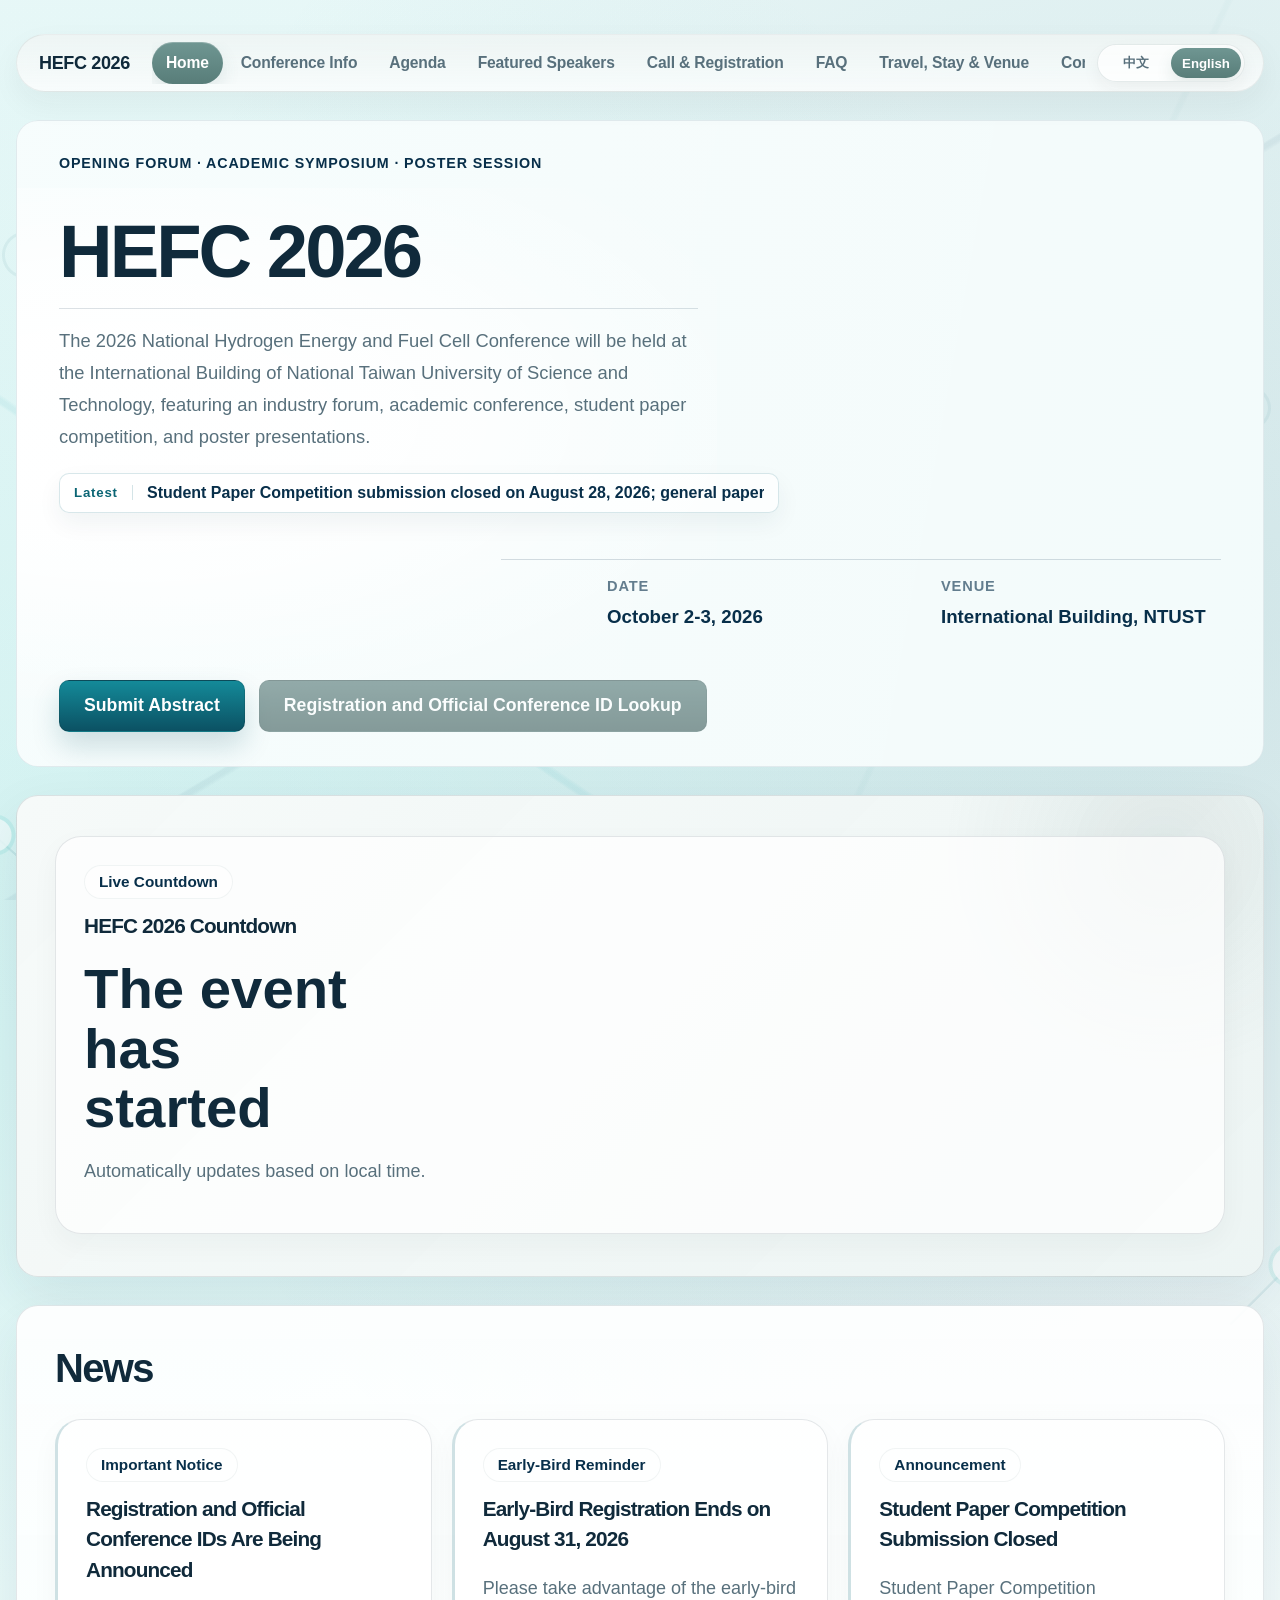
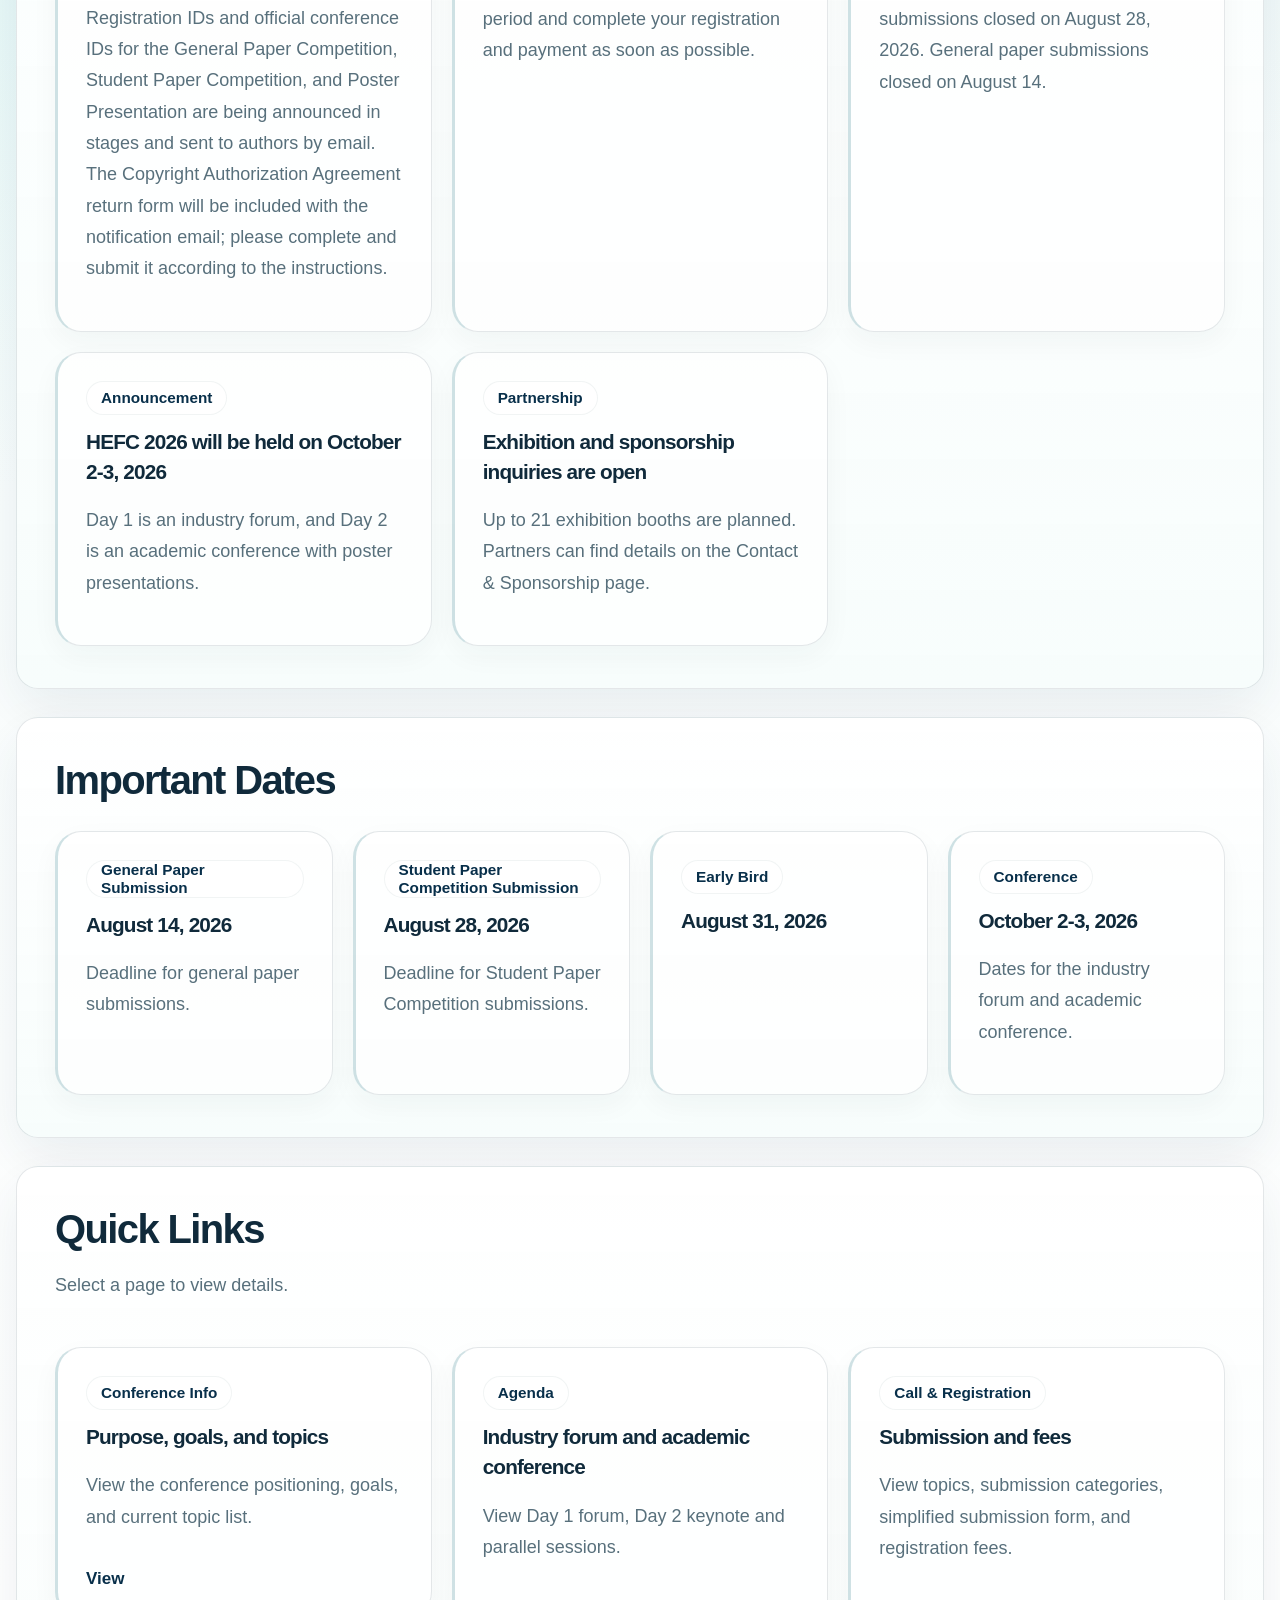
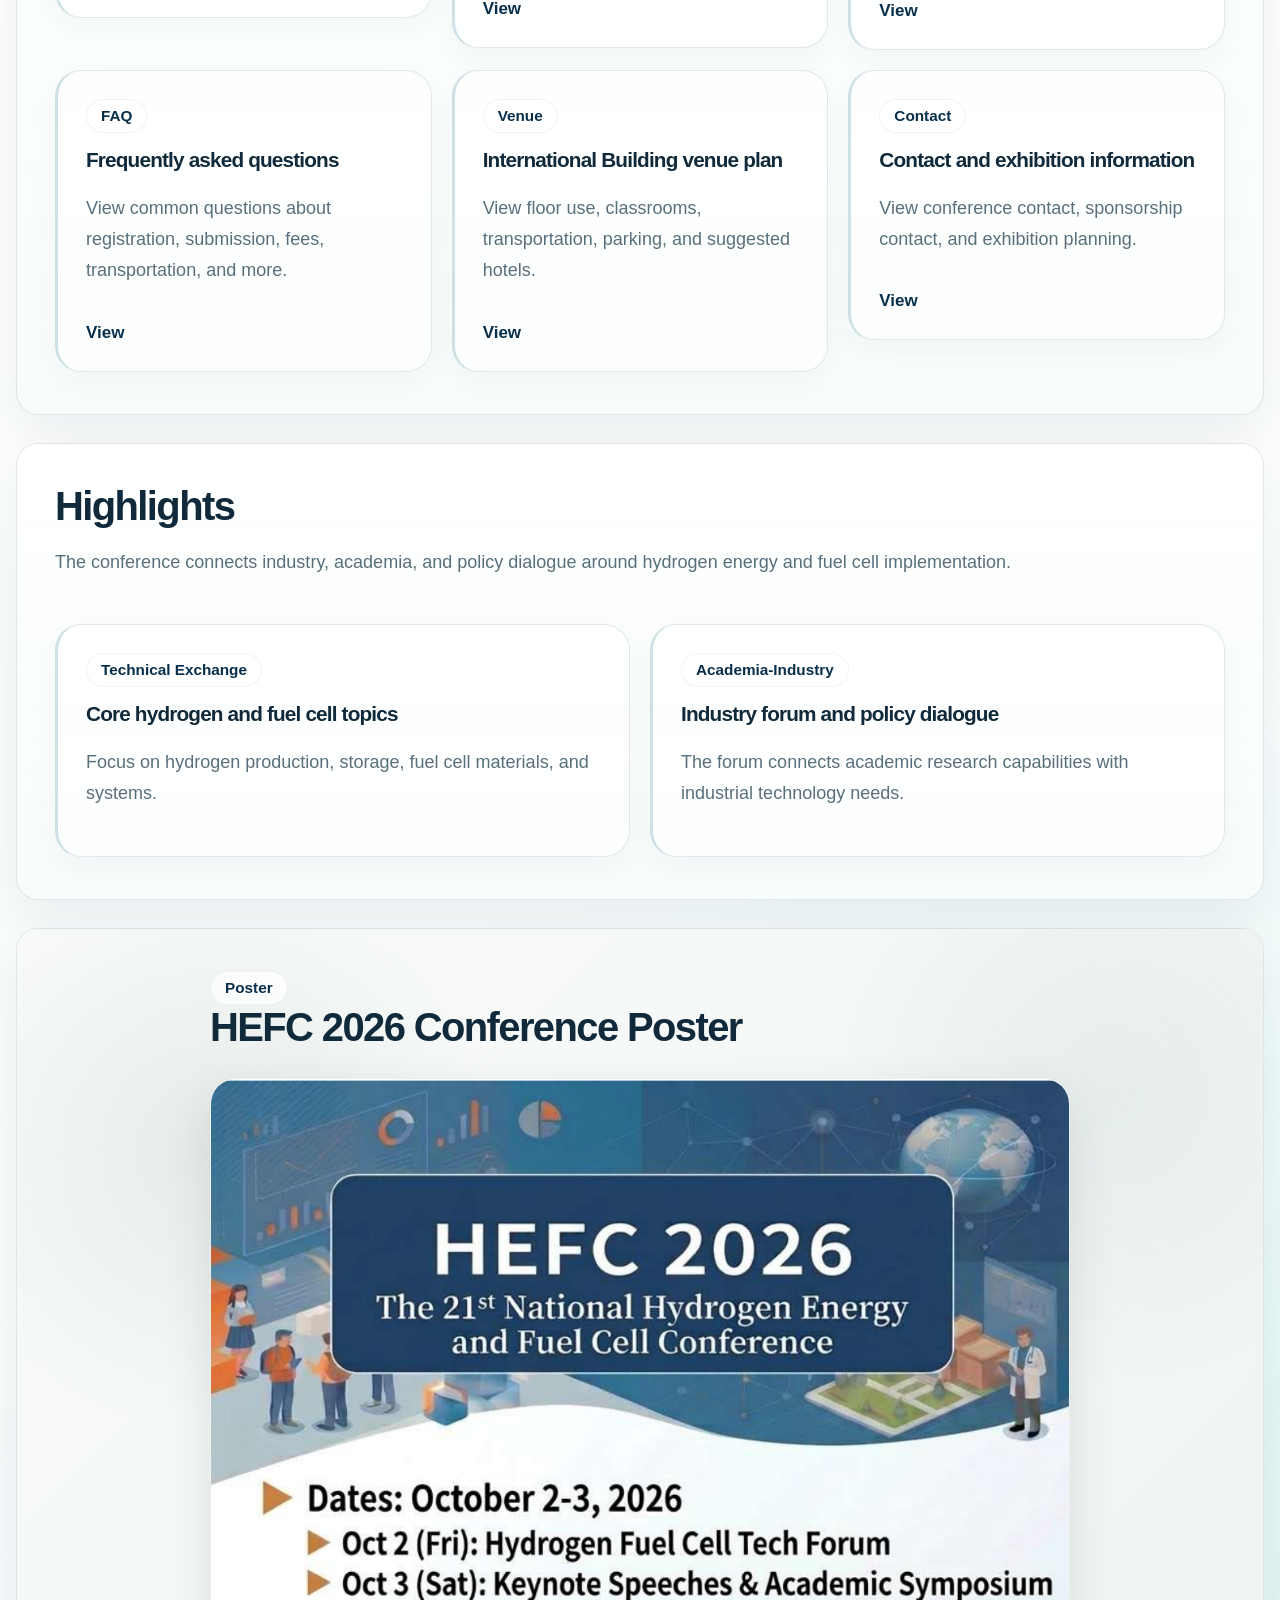
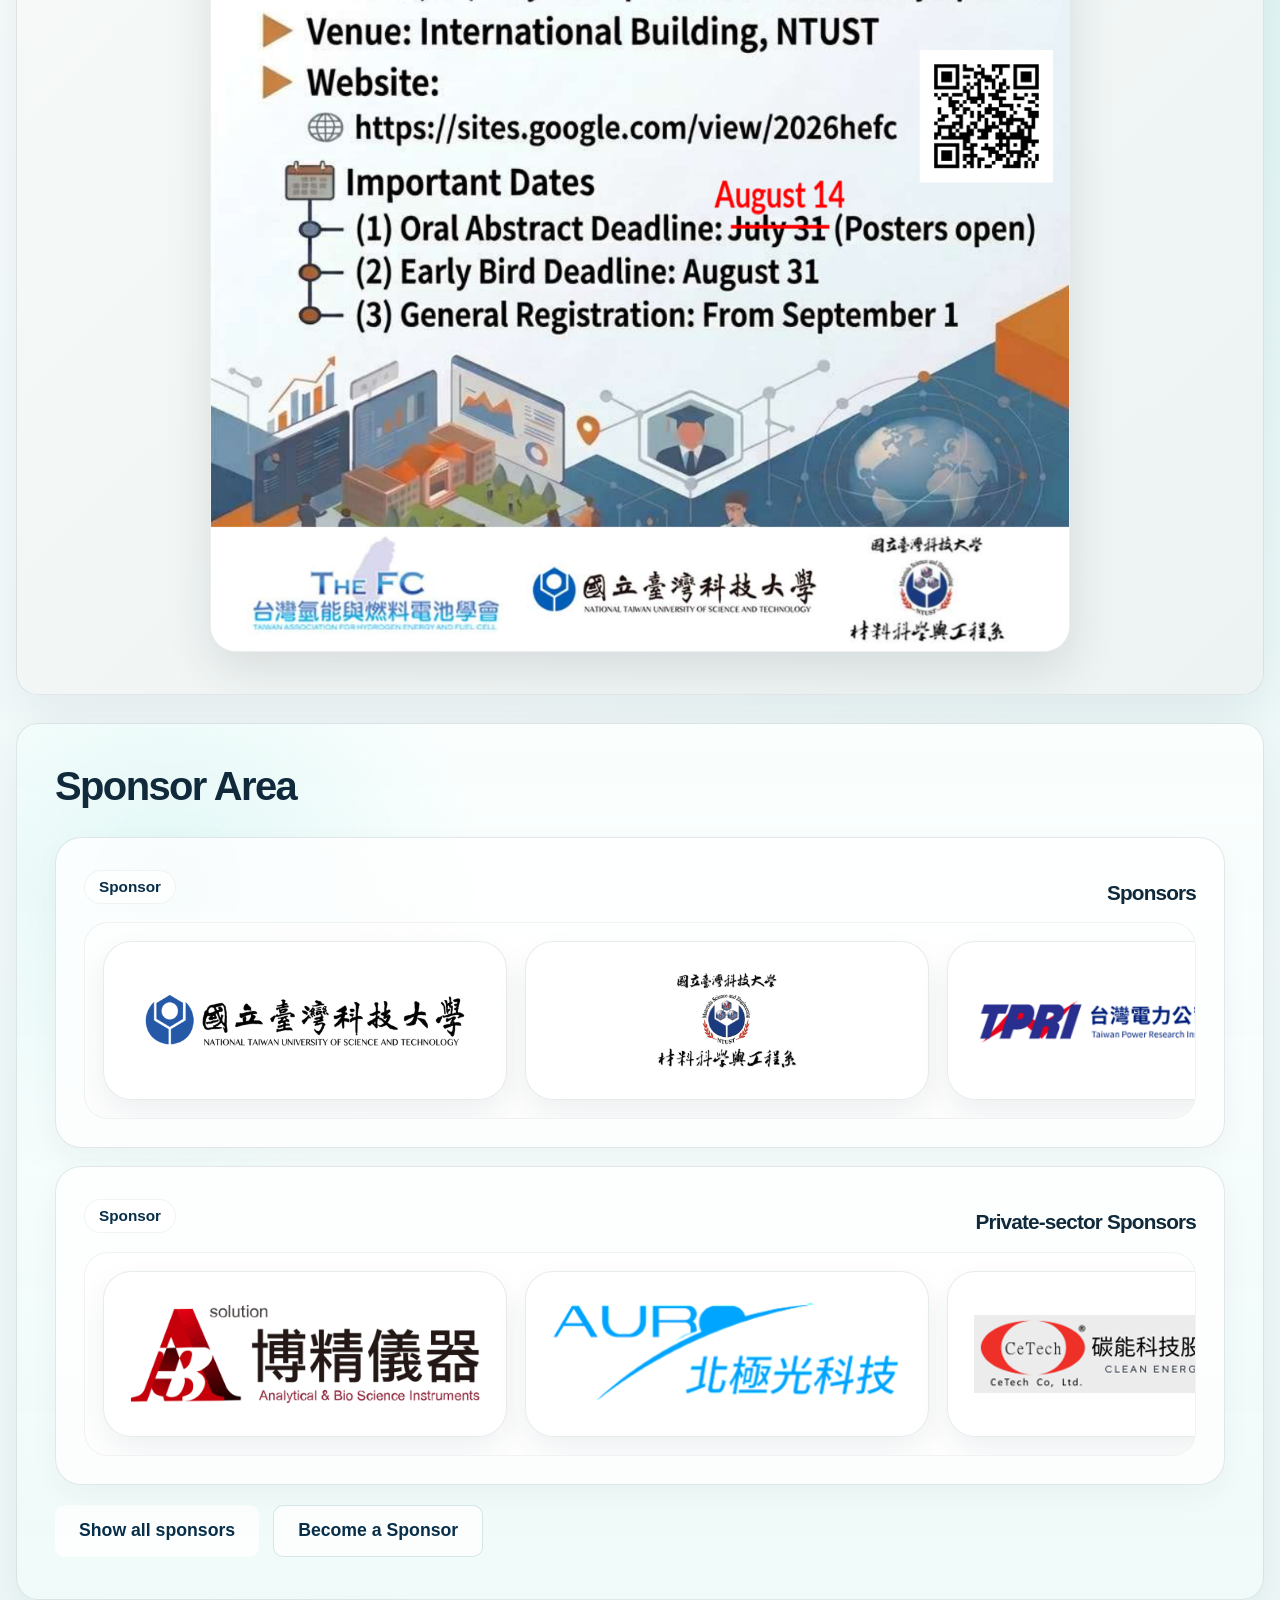
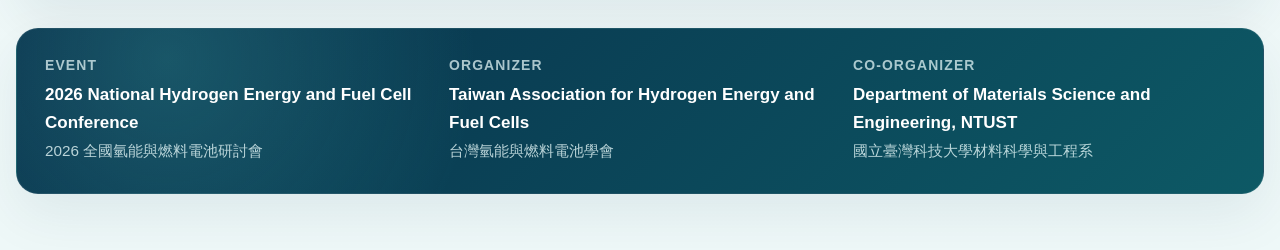
==== commit 92b4ec17: "Add speaker page to site navigation" ====
--- a/en/index.html
+++ b/en/index.html
@@ -15,6 +15,7 @@
           <a href="index.html" class="is-current" aria-current="page">Home</a>
           <a href="info.html">Conference Info</a>
           <a href="agenda.html">Agenda</a>
+          <a href="speakers.html">Featured Speakers</a>
           <a href="call_for_papers.html">Call & Registration</a>
           <a href="faq.html">FAQ</a>
           <a href="traffic_venue.html">Travel, Stay & Venue</a>
--- a/site.css
+++ b/site.css
@@ -534,6 +534,42 @@
 .agenda-session-list li:not(:has(small)) span {
   font-weight:650;
 }
+.speaker-page { padding-top:18px; }
+.speaker-list { display:grid; gap:22px; }
+.speaker-card {
+  display:grid;
+  grid-template-columns:minmax(210px, 0.28fr) minmax(0, 1fr);
+  align-items:start;
+  overflow:hidden;
+  border:1px solid var(--line);
+  border-radius:var(--radius-lg);
+  background:rgba(255,255,255,0.78);
+  box-shadow:0 10px 28px rgba(30,42,43,0.05);
+}
+.speaker-card__visual {
+  align-self:start;
+  height:320px;
+  background:linear-gradient(145deg, rgba(12,91,110,0.13), rgba(77,114,112,0.05));
+}
+.speaker-card__visual img { display:block; width:100%; height:320px; object-fit:cover; object-position:center top; }
+.speaker-card__content { padding:28px; }
+.speaker-card__content .chip { display:inline-flex; margin:0 0 12px; }
+.speaker-card__content h2 { font-size:clamp(1.45rem, 2.6vw, 2rem); line-height:1.25; }
+.speaker-card__english-name { margin:7px 0 0; color:var(--primary-deep); font-size:0.98rem; font-weight:650; }
+.speaker-card__affiliation { margin:10px 0 0; color:var(--muted); line-height:1.65; }
+.speaker-card__content h3 { margin:20px 0 0; color:var(--text); font-size:1.08rem; line-height:1.6; }
+.speaker-card details { margin-top:20px; border-top:1px solid rgba(31,44,47,0.1); }
+.speaker-card summary { padding:14px 0 0; color:var(--primary-deep); font-weight:700; cursor:pointer; }
+.speaker-detail { padding:12px 0 2px; }
+.speaker-detail h4 { margin:18px 0 7px; color:var(--text); font-size:0.95rem; }
+.speaker-detail h4:first-child { margin-top:0; }
+.speaker-detail p { margin:0 0 12px; color:var(--muted); line-height:1.75; }
+@media (max-width: 720px) {
+  .speaker-card { grid-template-columns:1fr; }
+  .speaker-card__visual { height:290px; }
+  .speaker-card__visual img { height:290px; }
+  .speaker-card__content { padding:22px 18px; }
+}
 @media (max-width: 720px) {
   .agenda-track-card > .chip { margin:18px 18px 0; }
   .agenda-track-card > h3 { margin:9px 18px 16px; }
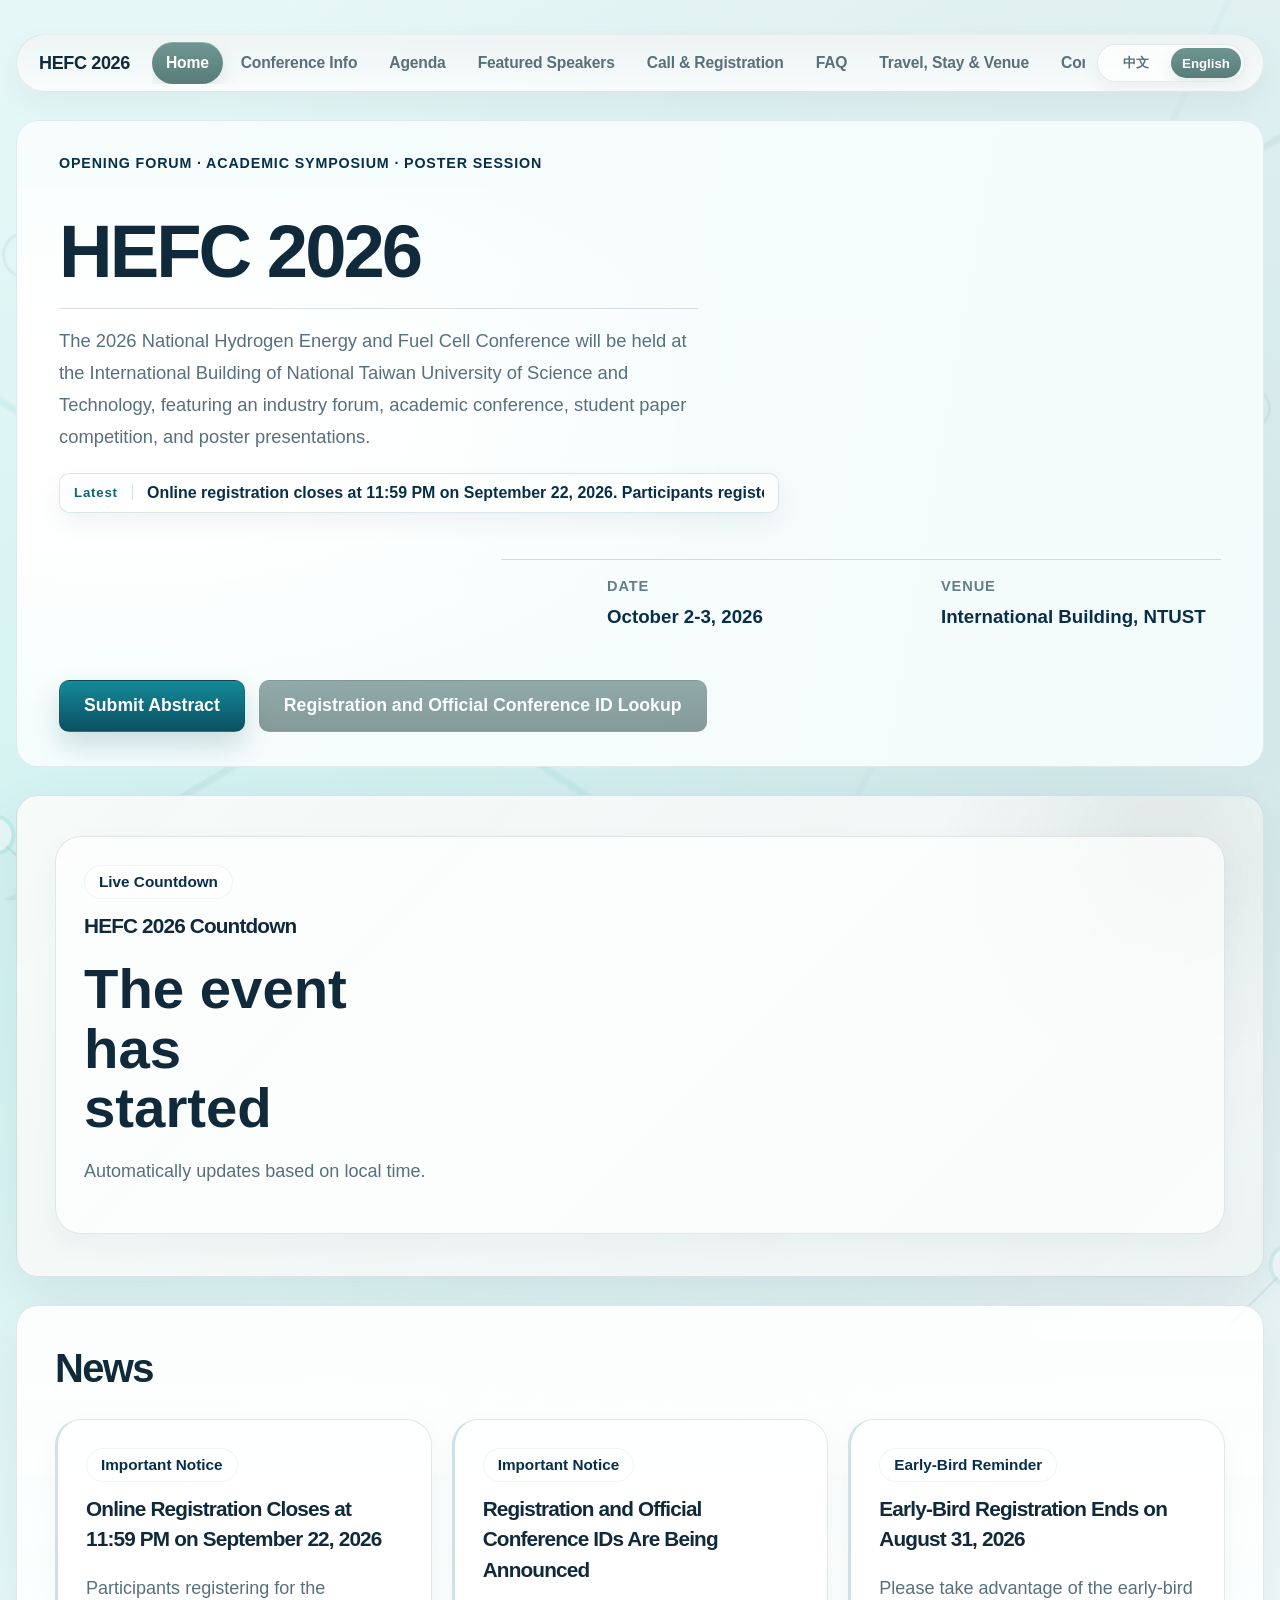
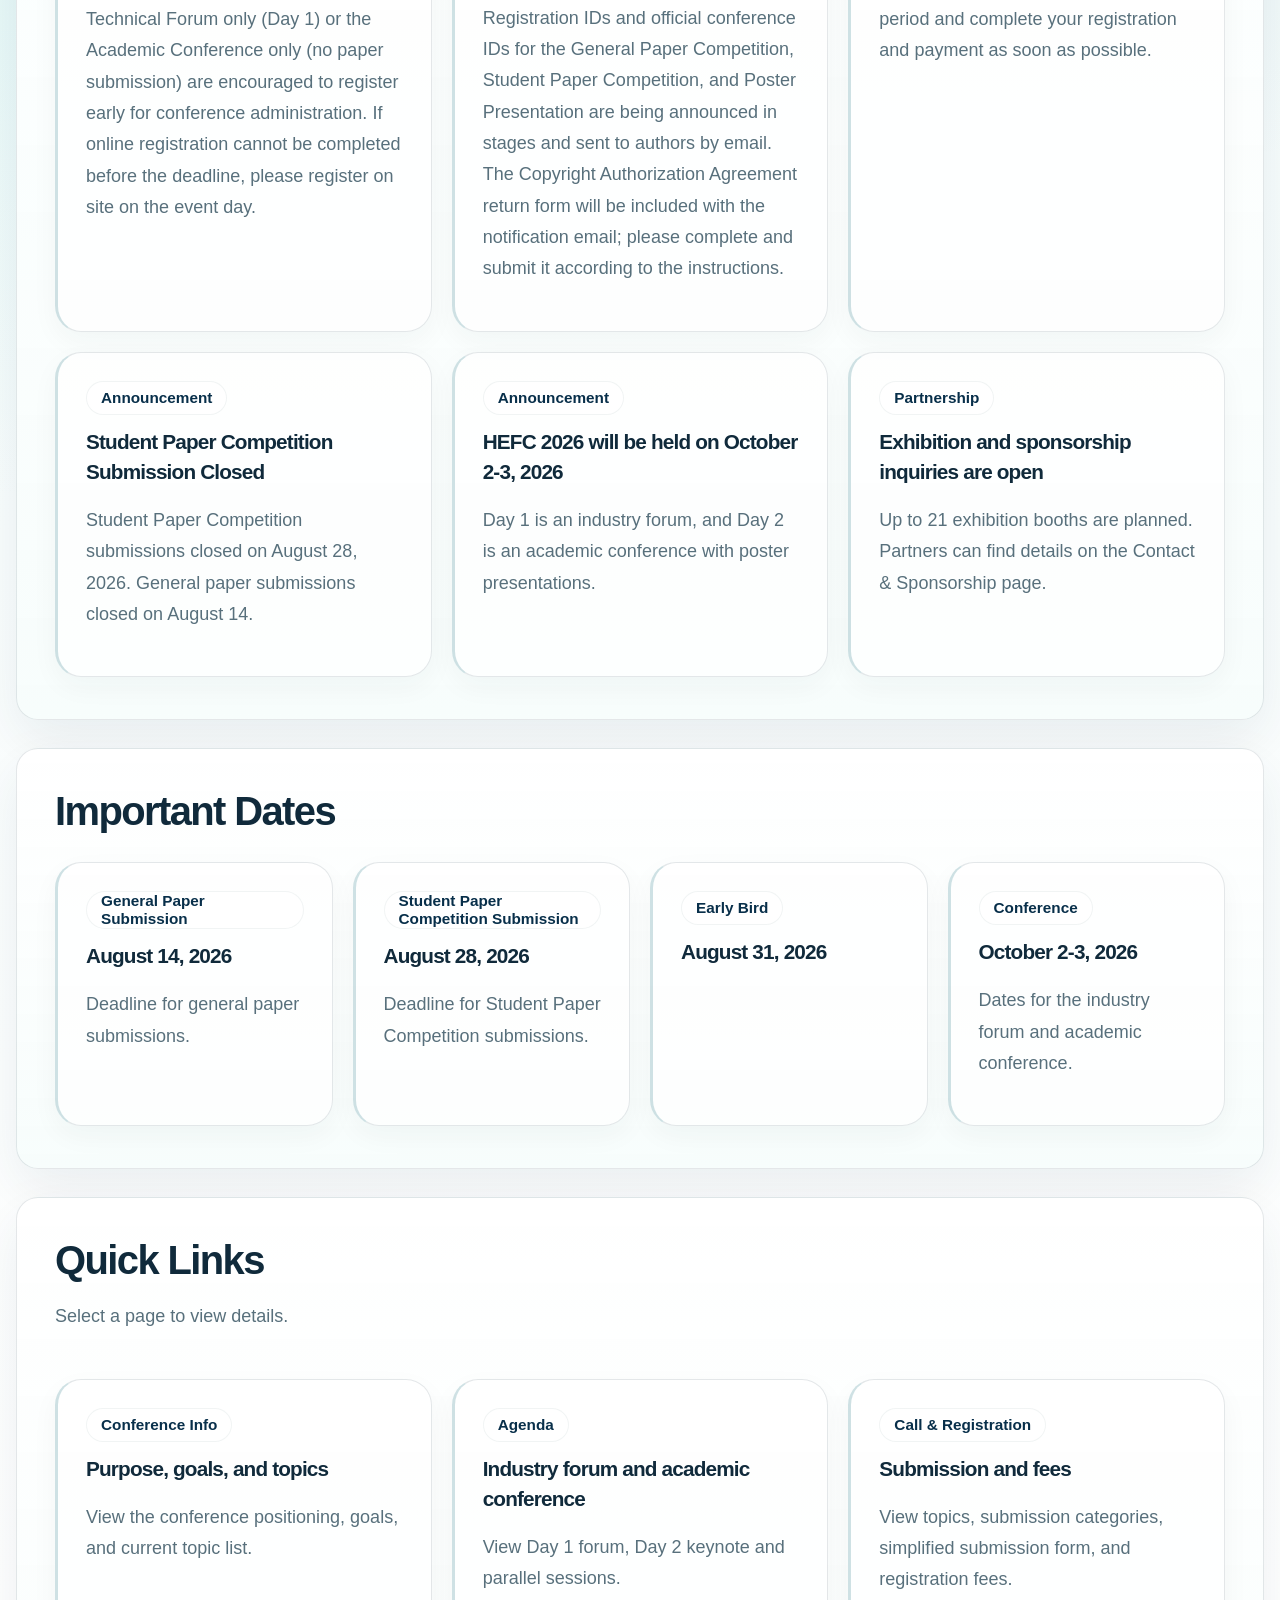
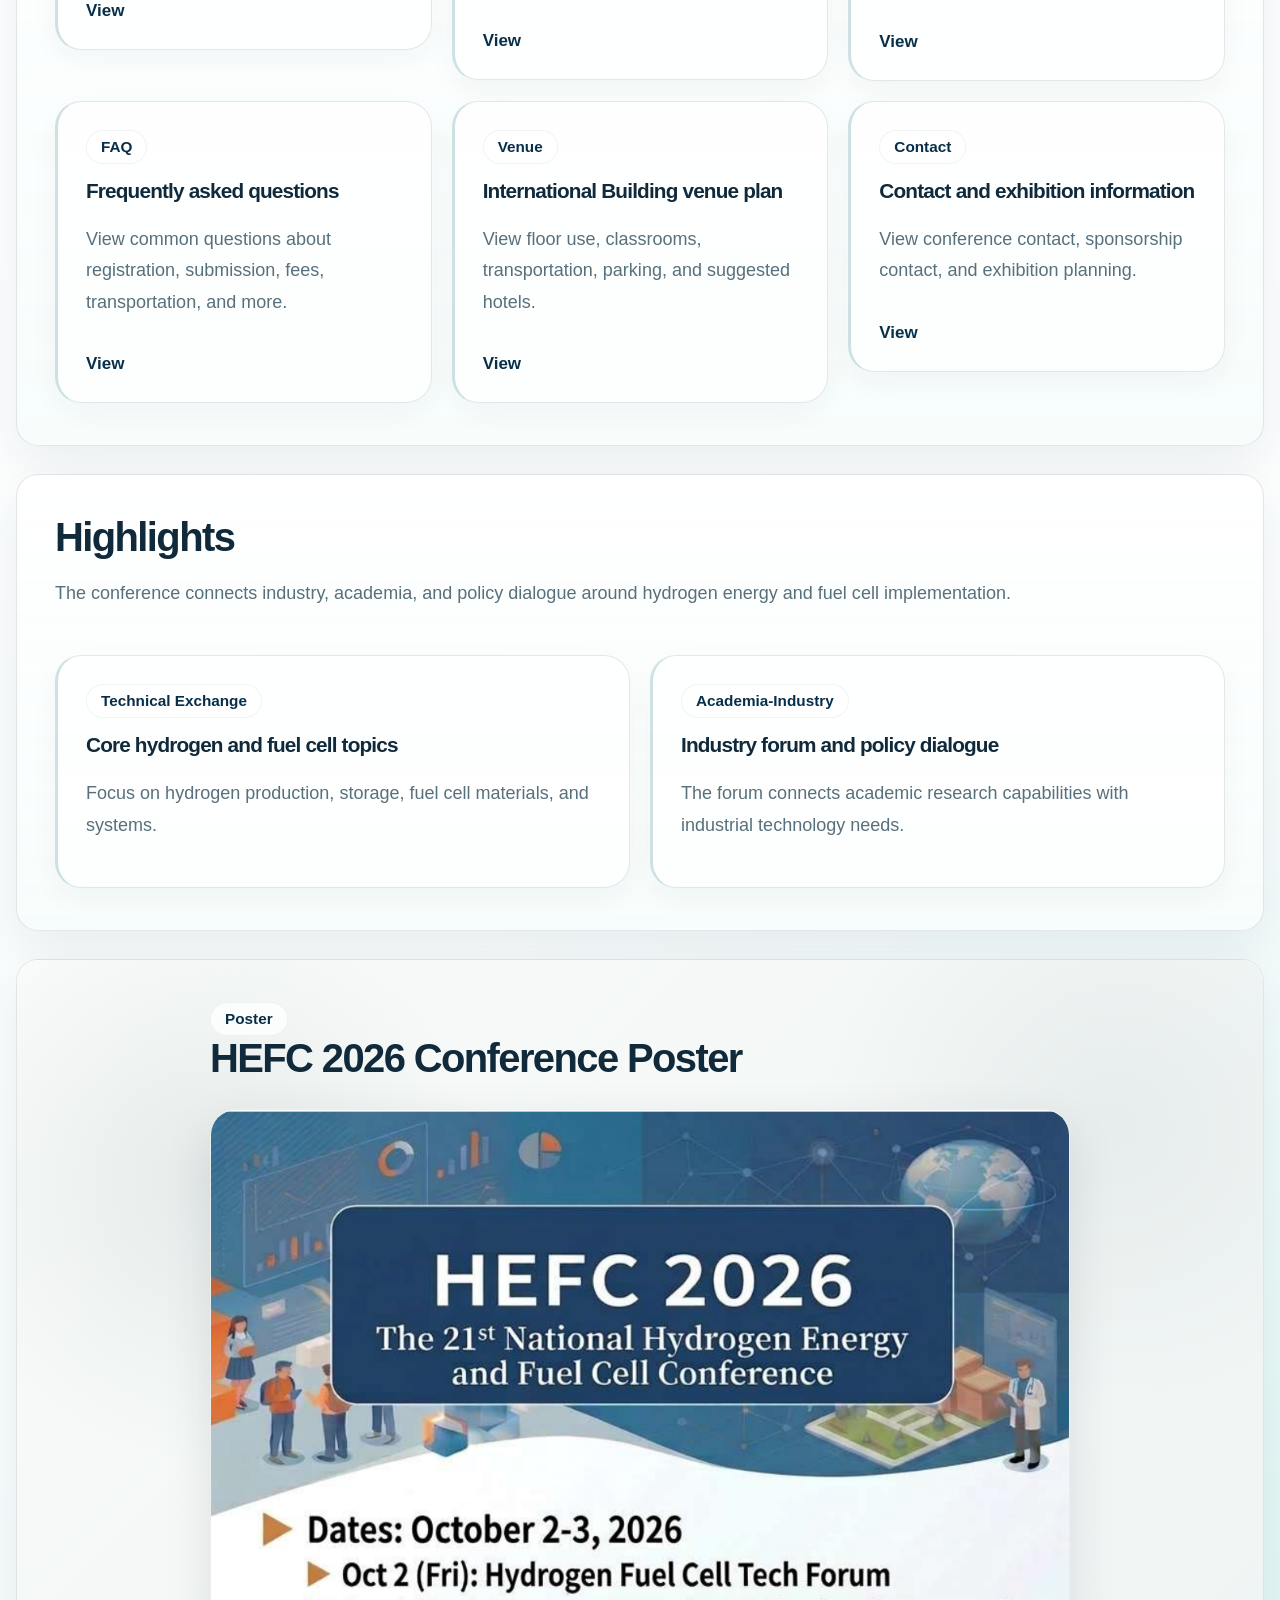
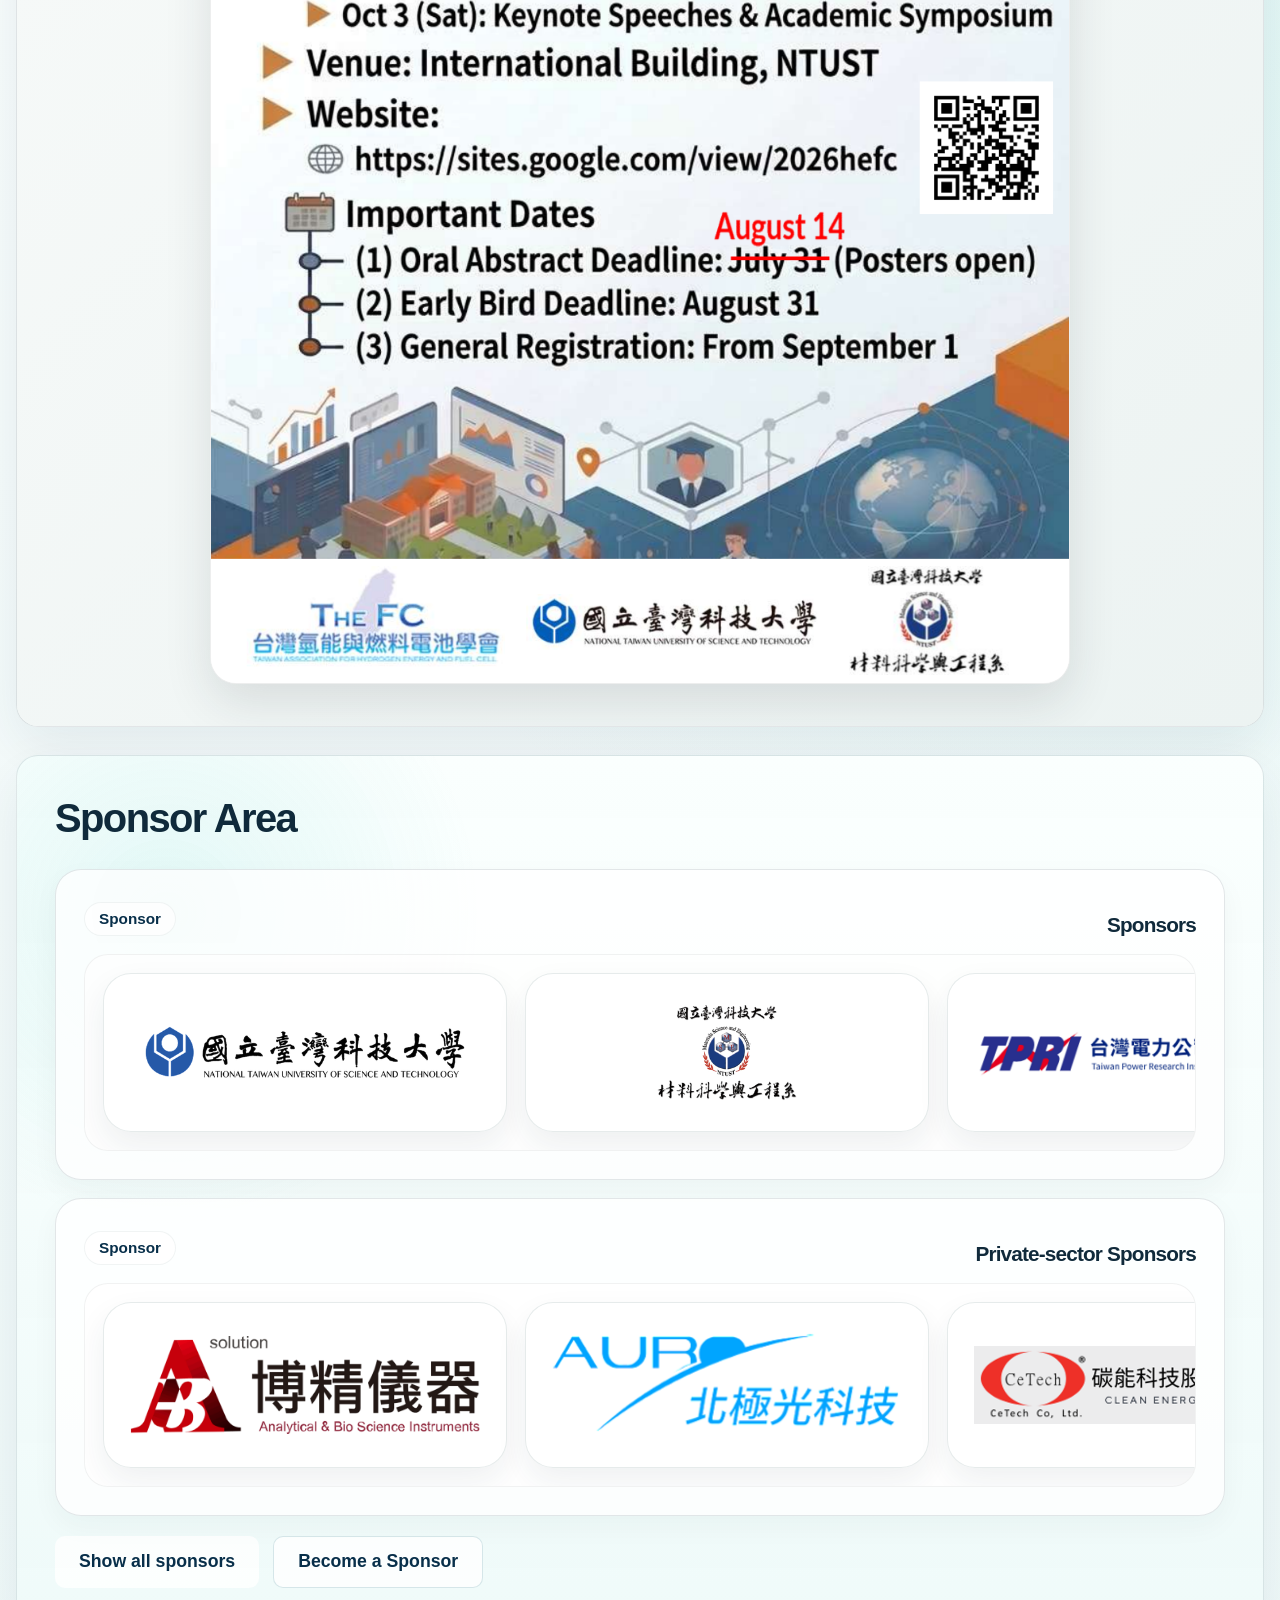
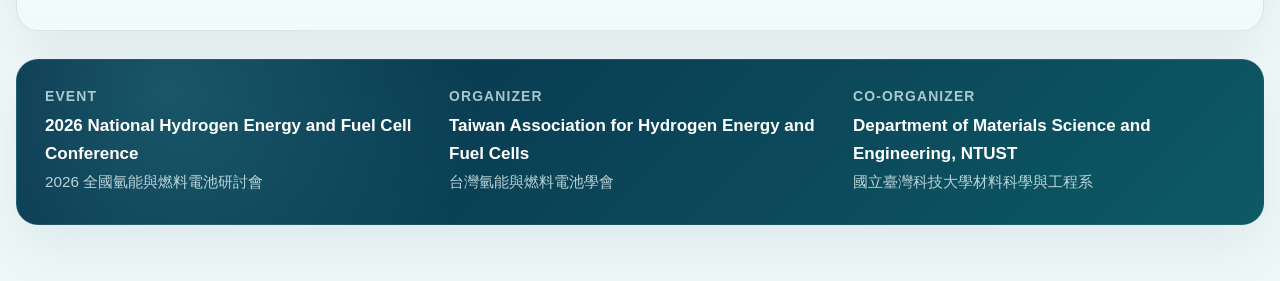
==== commit ec645022: "Update final conference schedule and registration notice" ====
--- a/en/index.html
+++ b/en/index.html
@@ -29,12 +29,12 @@
         <div class="eyebrow">HEFC 2026</div>
         <h1>HEFC 2026</h1>
         <p class="hero-subtitle">The 2026 National Hydrogen Energy and Fuel Cell Conference will be held at the International Building of National Taiwan University of Science and Technology, featuring an industry forum, academic conference, student paper competition, and poster presentations.</p>
-        <div class="hero-announcement" role="status" aria-label="Latest announcement: Student Paper Competition submission closed on August 28, 2026">
+        <div class="hero-announcement" role="status" aria-label="Latest announcement: online registration closes at 11:59 PM on September 22, 2026">
           <span class="hero-announcement__label">Latest</span>
           <div class="hero-announcement__viewport">
             <div class="hero-announcement__track">
-              <span>Student Paper Competition submission closed on August 28, 2026; general paper submissions closed on August 14.</span>
-              <span aria-hidden="true">Student Paper Competition submission closed on August 28, 2026; general paper submissions closed on August 14.</span>
+              <span>Online registration closes at 11:59 PM on September 22, 2026. Participants registering for the Technical Forum only (Day 1) or the Academic Conference only (no paper submission) are encouraged to register early for conference administration. Late registrants may register on site.</span>
+              <span aria-hidden="true">Online registration closes at 11:59 PM on September 22, 2026. Participants registering for the Technical Forum only (Day 1) or the Academic Conference only (no paper submission) are encouraged to register early for conference administration. Late registrants may register on site.</span>
             </div>
           </div>
         </div>
@@ -62,7 +62,7 @@
         <p class="countdown-note">Automatically updates based on local time.</p>
       </article>
     </section>
-    <section class="section body-section"><div class="section-head"><div><h2>News</h2></div></div><div class="grid-3"><article class="card"><div class="chip">Important Notice</div><h3>Registration and Official Conference IDs Are Being Announced</h3><p>Registration IDs and official conference IDs for the General Paper Competition, Student Paper Competition, and Poster Presentation are being announced in stages and sent to authors by email. The Copyright Authorization Agreement return form will be included with the notification email; please complete and submit it according to the instructions.</p></article><article class="card"><div class="chip">Early-Bird Reminder</div><h3>Early-Bird Registration Ends on August 31, 2026</h3><p>Please take advantage of the early-bird period and complete your registration and payment as soon as possible.</p></article><article class="card"><div class="chip">Announcement</div><h3>Student Paper Competition Submission Closed</h3><p>Student Paper Competition submissions closed on August 28, 2026. General paper submissions closed on August 14.</p></article><article class="card"><div class="chip">Announcement</div><h3>HEFC 2026 will be held on October 2-3, 2026</h3><p>Day 1 is an industry forum, and Day 2 is an academic conference with poster presentations.</p></article><article class="card"><div class="chip">Partnership</div><h3>Exhibition and sponsorship inquiries are open</h3><p>Up to 21 exhibition booths are planned. Partners can find details on the Contact & Sponsorship page.</p></article></div></section>
+<section class="section body-section"><div class="section-head"><div><h2>News</h2></div></div><div class="grid-3"><article class="card"><div class="chip">Important Notice</div><h3>Online Registration Closes at 11:59 PM on September 22, 2026</h3><p>Participants registering for the Technical Forum only (Day 1) or the Academic Conference only (no paper submission) are encouraged to register early for conference administration. If online registration cannot be completed before the deadline, please register on site on the event day.</p></article><article class="card"><div class="chip">Important Notice</div><h3>Registration and Official Conference IDs Are Being Announced</h3><p>Registration IDs and official conference IDs for the General Paper Competition, Student Paper Competition, and Poster Presentation are being announced in stages and sent to authors by email. The Copyright Authorization Agreement return form will be included with the notification email; please complete and submit it according to the instructions.</p></article><article class="card"><div class="chip">Early-Bird Reminder</div><h3>Early-Bird Registration Ends on August 31, 2026</h3><p>Please take advantage of the early-bird period and complete your registration and payment as soon as possible.</p></article><article class="card"><div class="chip">Announcement</div><h3>Student Paper Competition Submission Closed</h3><p>Student Paper Competition submissions closed on August 28, 2026. General paper submissions closed on August 14.</p></article><article class="card"><div class="chip">Announcement</div><h3>HEFC 2026 will be held on October 2-3, 2026</h3><p>Day 1 is an industry forum, and Day 2 is an academic conference with poster presentations.</p></article><article class="card"><div class="chip">Partnership</div><h3>Exhibition and sponsorship inquiries are open</h3><p>Up to 21 exhibition booths are planned. Partners can find details on the Contact & Sponsorship page.</p></article></div></section>
     <section class="section body-section"><div class="section-head"><div><h2>Important Dates</h2></div></div><div class="grid-4"><article class="card"><div class="chip">General Paper Submission</div><h3>August 14, 2026</h3><p>Deadline for general paper submissions.</p></article><article class="card"><div class="chip">Student Paper Competition Submission</div><h3>August 28, 2026</h3><p>Deadline for Student Paper Competition submissions.</p></article><article class="card"><div class="chip">Early Bird</div><h3>August 31, 2026</h3></article><article class="card"><div class="chip">Conference</div><h3>October 2-3, 2026</h3><p>Dates for the industry forum and academic conference.</p></article></div></section>
     <section class="section body-section"><div class="section-head"><div><h2>Quick Links</h2><p>Select a page to view details.</p></div></div><div class="grid-3"><a class="entry-link" href="info.html"><article class="card entry-card"><div><div class="chip">Conference Info</div><h3>Purpose, goals, and topics</h3><p>View the conference positioning, goals, and current topic list.</p></div><div class="entry-foot">View</div></article></a><a class="entry-link" href="agenda.html"><article class="card entry-card"><div><div class="chip">Agenda</div><h3>Industry forum and academic conference</h3><p>View Day 1 forum, Day 2 keynote and parallel sessions.</p></div><div class="entry-foot">View</div></article></a><a class="entry-link" href="call_for_papers.html"><article class="card entry-card"><div><div class="chip">Call & Registration</div><h3>Submission and fees</h3><p>View topics, submission categories, simplified submission form, and registration fees.</p></div><div class="entry-foot">View</div></article></a><a class="entry-link" href="faq.html"><article class="card entry-card"><div><div class="chip">FAQ</div><h3>Frequently asked questions</h3><p>View common questions about registration, submission, fees, transportation, and more.</p></div><div class="entry-foot">View</div></article></a><a class="entry-link" href="traffic_venue.html"><article class="card entry-card"><div><div class="chip">Venue</div><h3>International Building venue plan</h3><p>View floor use, classrooms, transportation, parking, and suggested hotels.</p></div><div class="entry-foot">View</div></article></a><a class="entry-link" href="contact_sponsor.html"><article class="card entry-card"><div><div class="chip">Contact</div><h3>Contact and exhibition information</h3><p>View conference contact, sponsorship contact, and exhibition planning.</p></div><div class="entry-foot">View</div></article></a></div></section>
     <section class="section body-section"><div class="section-head"><div><h2>Highlights</h2><p>The conference connects industry, academia, and policy dialogue around hydrogen energy and fuel cell implementation.</p></div></div><div class="grid-2"><article class="card"><div class="chip">Technical Exchange</div><h3>Core hydrogen and fuel cell topics</h3><p>Focus on hydrogen production, storage, fuel cell materials, and systems.</p></article><article class="card"><div class="chip">Academia-Industry</div><h3>Industry forum and policy dialogue</h3><p>The forum connects academic research capabilities with industrial technology needs.</p></article></div></section>
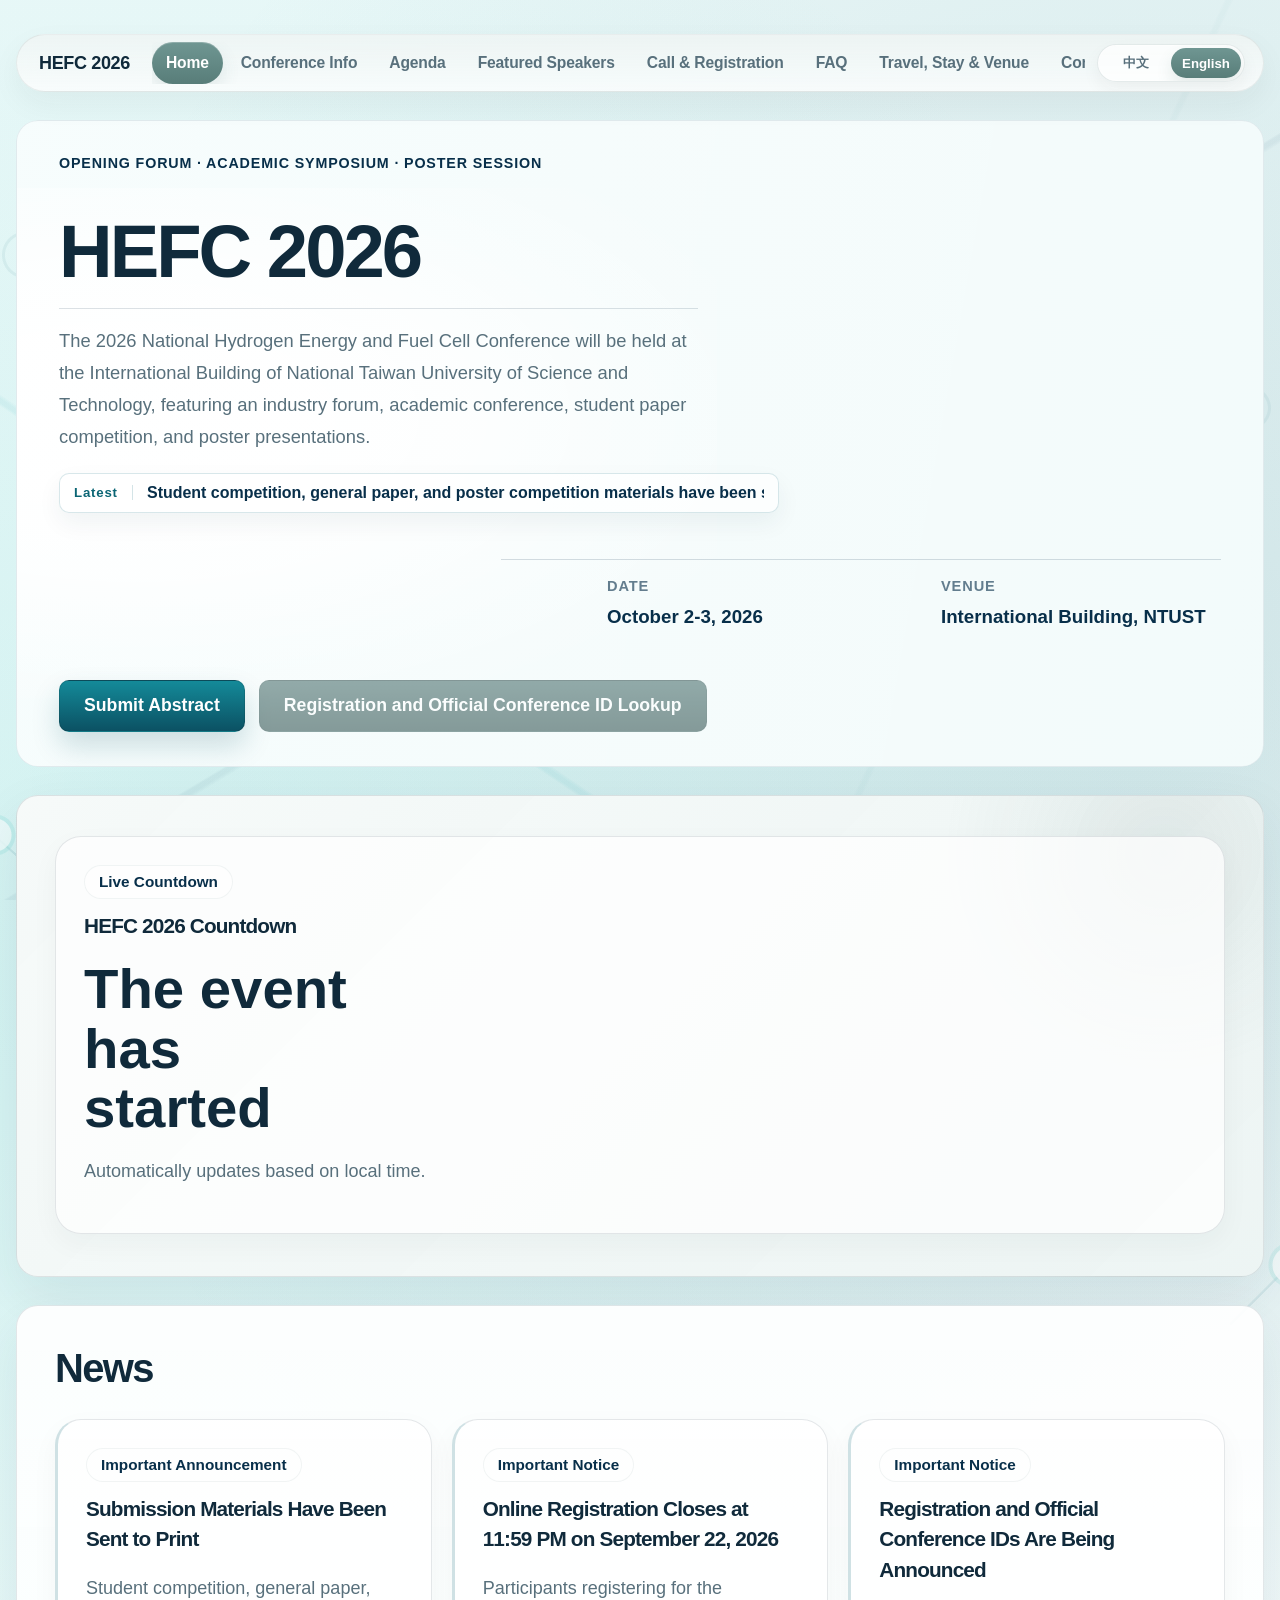
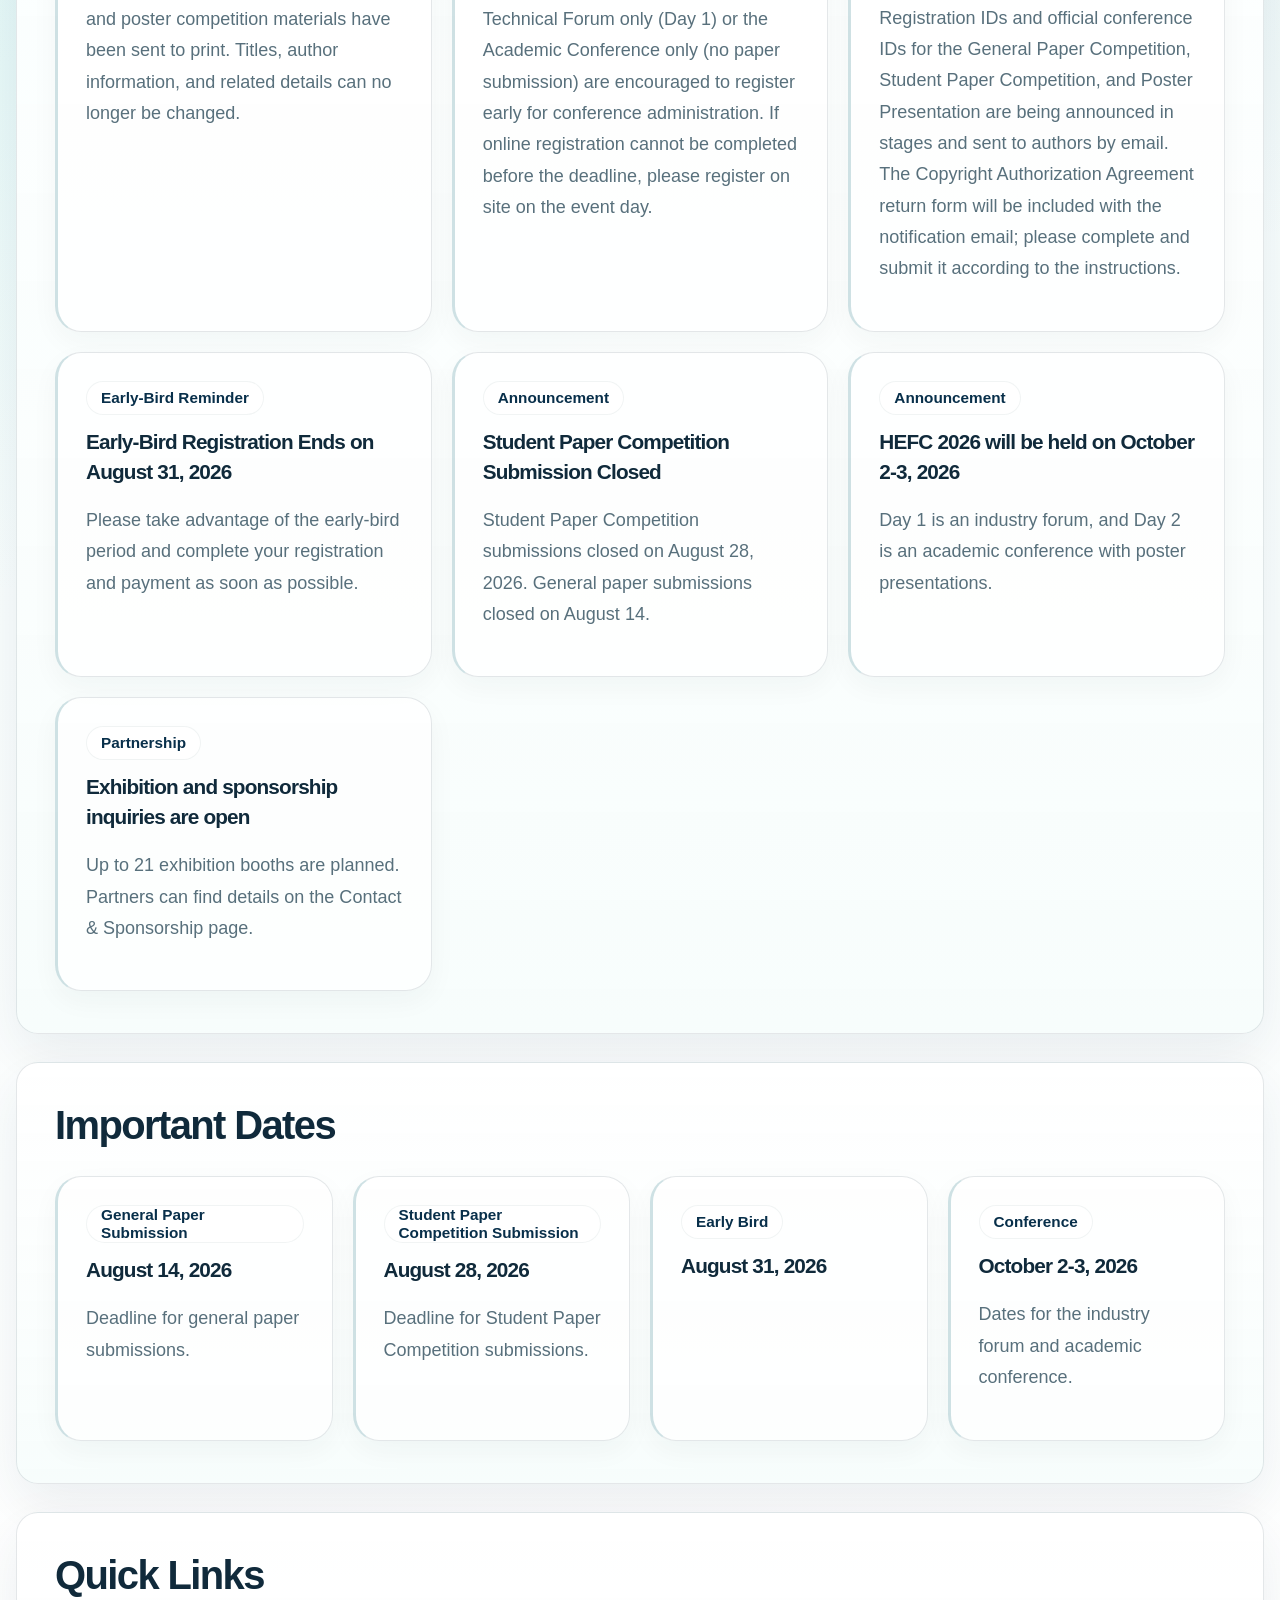
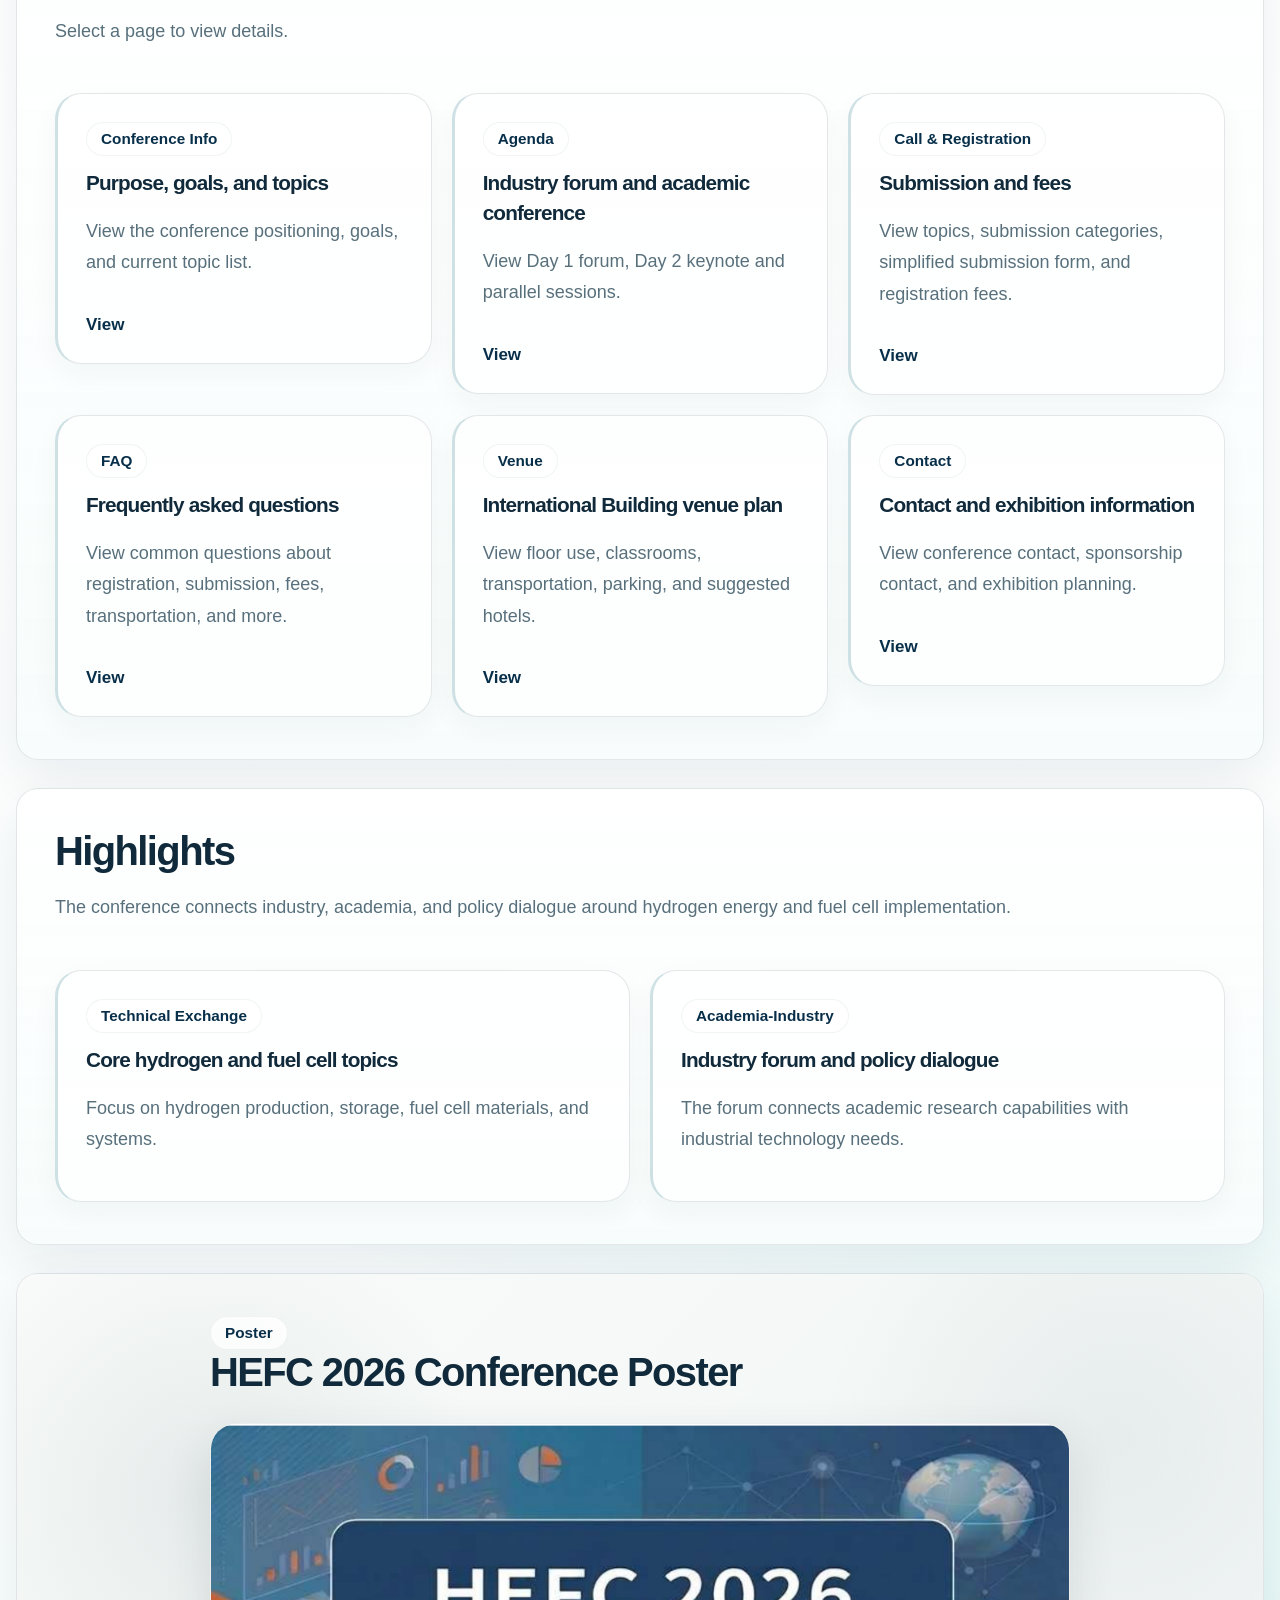
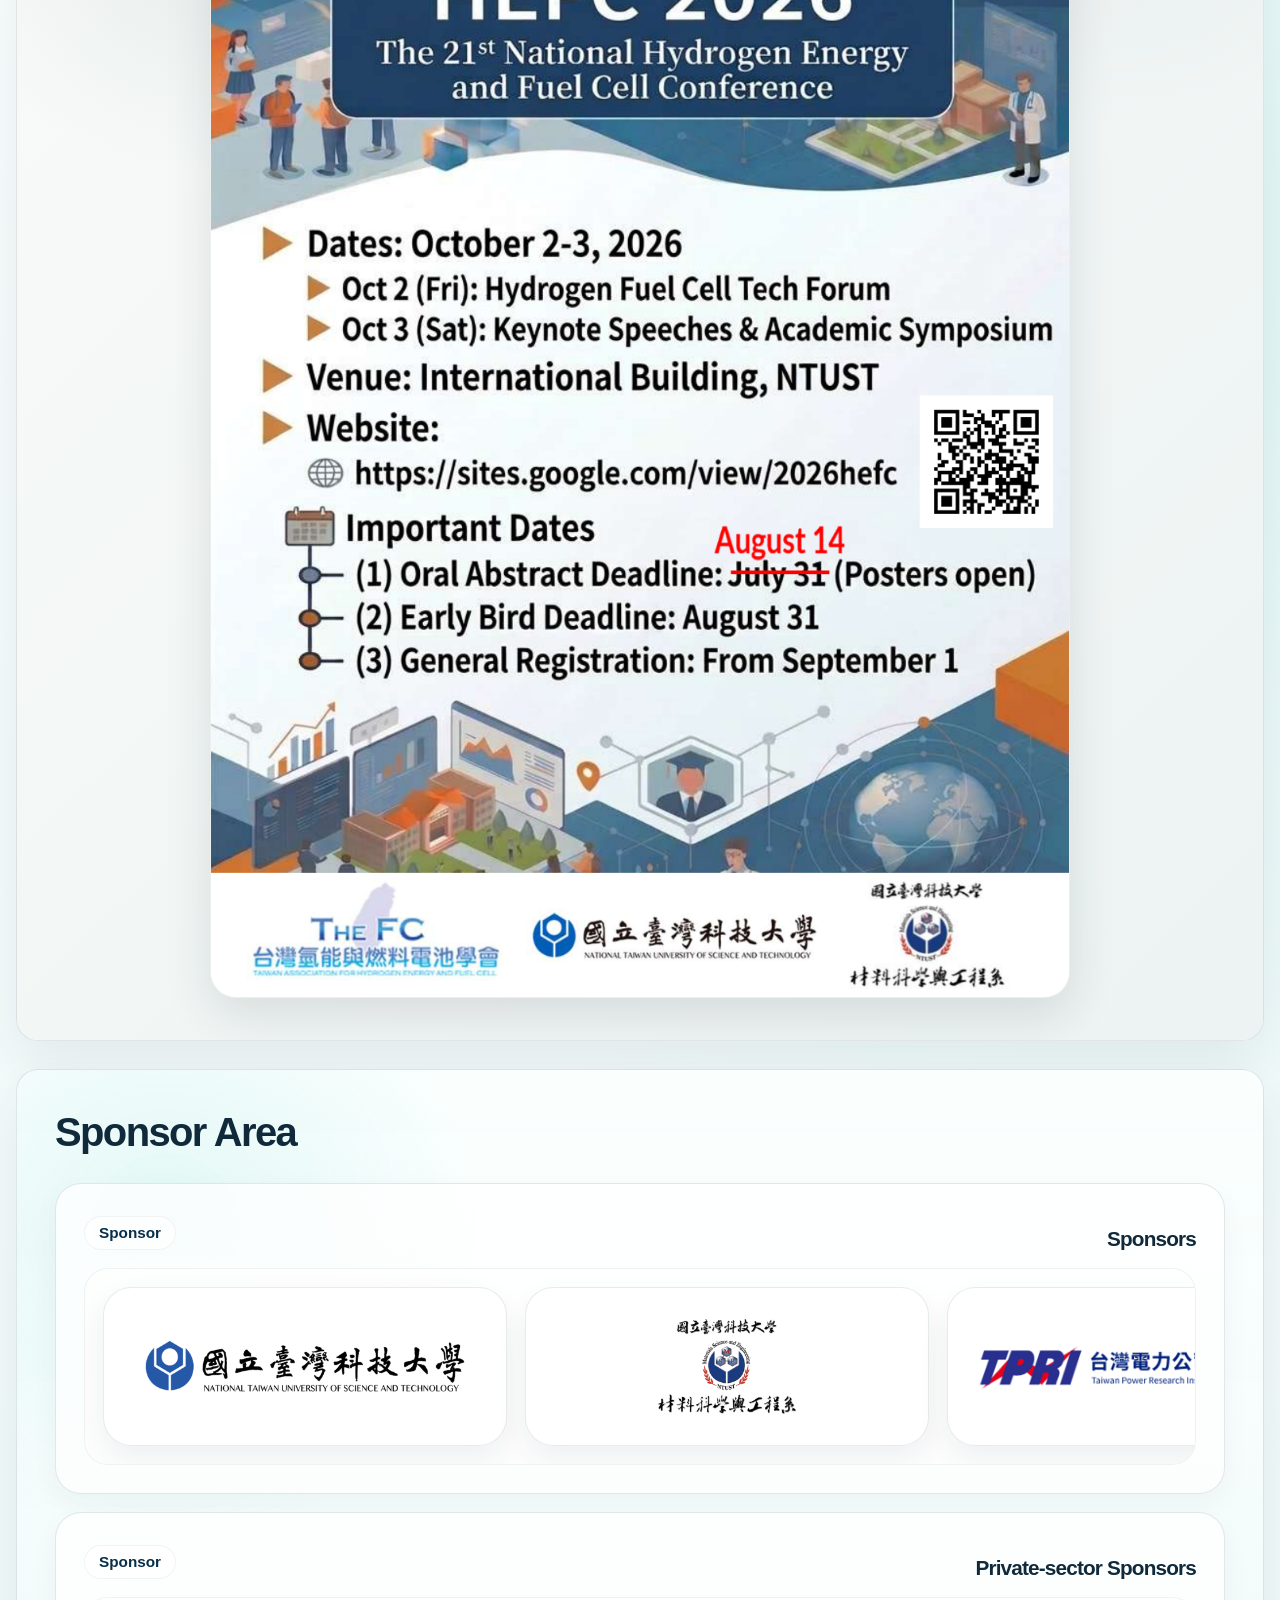
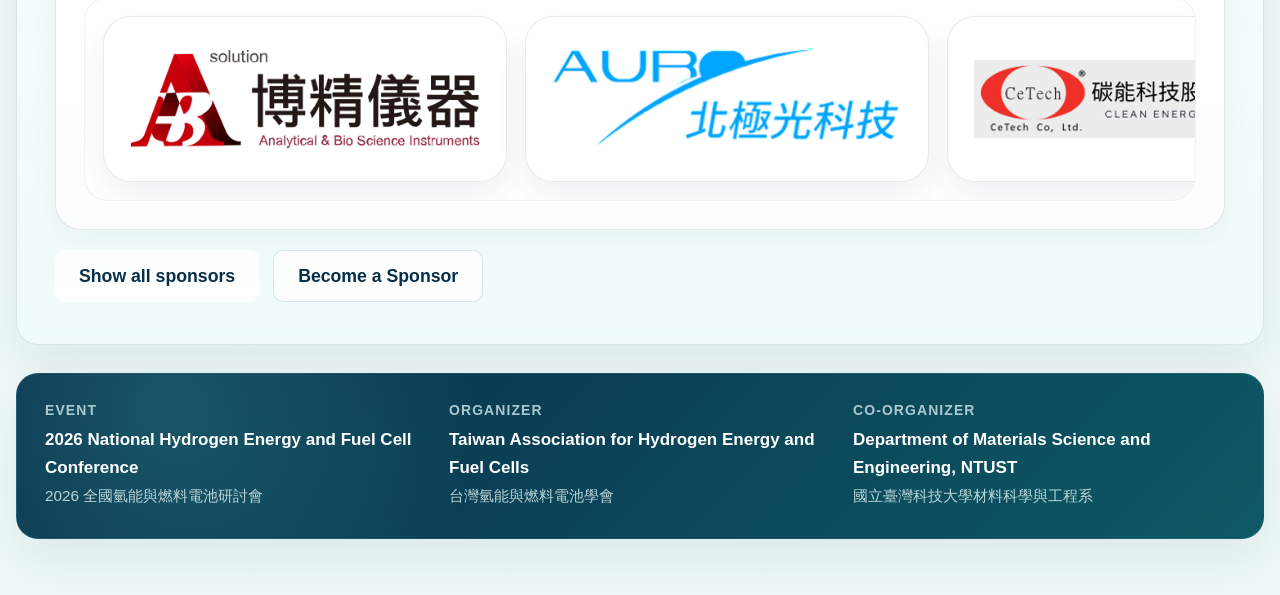
==== commit 9b4a24e6: "Publish printed submission materials announcement" ====
--- a/en/index.html
+++ b/en/index.html
@@ -29,12 +29,12 @@
         <div class="eyebrow">HEFC 2026</div>
         <h1>HEFC 2026</h1>
         <p class="hero-subtitle">The 2026 National Hydrogen Energy and Fuel Cell Conference will be held at the International Building of National Taiwan University of Science and Technology, featuring an industry forum, academic conference, student paper competition, and poster presentations.</p>
-        <div class="hero-announcement" role="status" aria-label="Latest announcement: online registration closes at 11:59 PM on September 22, 2026">
+        <div class="hero-announcement" role="status" aria-label="Latest announcement: student competition, general paper, and poster competition materials have been sent to print and can no longer be changed">
           <span class="hero-announcement__label">Latest</span>
           <div class="hero-announcement__viewport">
             <div class="hero-announcement__track">
-              <span>Online registration closes at 11:59 PM on September 22, 2026. Participants registering for the Technical Forum only (Day 1) or the Academic Conference only (no paper submission) are encouraged to register early for conference administration. Late registrants may register on site.</span>
-              <span aria-hidden="true">Online registration closes at 11:59 PM on September 22, 2026. Participants registering for the Technical Forum only (Day 1) or the Academic Conference only (no paper submission) are encouraged to register early for conference administration. Late registrants may register on site.</span>
+              <span>Student competition, general paper, and poster competition materials have been sent to print. Titles, author information, and related details can no longer be changed.</span>
+              <span aria-hidden="true">Student competition, general paper, and poster competition materials have been sent to print. Titles, author information, and related details can no longer be changed.</span>
             </div>
           </div>
         </div>
@@ -62,7 +62,7 @@
         <p class="countdown-note">Automatically updates based on local time.</p>
       </article>
     </section>
-<section class="section body-section"><div class="section-head"><div><h2>News</h2></div></div><div class="grid-3"><article class="card"><div class="chip">Important Notice</div><h3>Online Registration Closes at 11:59 PM on September 22, 2026</h3><p>Participants registering for the Technical Forum only (Day 1) or the Academic Conference only (no paper submission) are encouraged to register early for conference administration. If online registration cannot be completed before the deadline, please register on site on the event day.</p></article><article class="card"><div class="chip">Important Notice</div><h3>Registration and Official Conference IDs Are Being Announced</h3><p>Registration IDs and official conference IDs for the General Paper Competition, Student Paper Competition, and Poster Presentation are being announced in stages and sent to authors by email. The Copyright Authorization Agreement return form will be included with the notification email; please complete and submit it according to the instructions.</p></article><article class="card"><div class="chip">Early-Bird Reminder</div><h3>Early-Bird Registration Ends on August 31, 2026</h3><p>Please take advantage of the early-bird period and complete your registration and payment as soon as possible.</p></article><article class="card"><div class="chip">Announcement</div><h3>Student Paper Competition Submission Closed</h3><p>Student Paper Competition submissions closed on August 28, 2026. General paper submissions closed on August 14.</p></article><article class="card"><div class="chip">Announcement</div><h3>HEFC 2026 will be held on October 2-3, 2026</h3><p>Day 1 is an industry forum, and Day 2 is an academic conference with poster presentations.</p></article><article class="card"><div class="chip">Partnership</div><h3>Exhibition and sponsorship inquiries are open</h3><p>Up to 21 exhibition booths are planned. Partners can find details on the Contact & Sponsorship page.</p></article></div></section>
+<section class="section body-section"><div class="section-head"><div><h2>News</h2></div></div><div class="grid-3"><article class="card"><div class="chip">Important Announcement</div><h3>Submission Materials Have Been Sent to Print</h3><p>Student competition, general paper, and poster competition materials have been sent to print. Titles, author information, and related details can no longer be changed.</p></article><article class="card"><div class="chip">Important Notice</div><h3>Online Registration Closes at 11:59 PM on September 22, 2026</h3><p>Participants registering for the Technical Forum only (Day 1) or the Academic Conference only (no paper submission) are encouraged to register early for conference administration. If online registration cannot be completed before the deadline, please register on site on the event day.</p></article><article class="card"><div class="chip">Important Notice</div><h3>Registration and Official Conference IDs Are Being Announced</h3><p>Registration IDs and official conference IDs for the General Paper Competition, Student Paper Competition, and Poster Presentation are being announced in stages and sent to authors by email. The Copyright Authorization Agreement return form will be included with the notification email; please complete and submit it according to the instructions.</p></article><article class="card"><div class="chip">Early-Bird Reminder</div><h3>Early-Bird Registration Ends on August 31, 2026</h3><p>Please take advantage of the early-bird period and complete your registration and payment as soon as possible.</p></article><article class="card"><div class="chip">Announcement</div><h3>Student Paper Competition Submission Closed</h3><p>Student Paper Competition submissions closed on August 28, 2026. General paper submissions closed on August 14.</p></article><article class="card"><div class="chip">Announcement</div><h3>HEFC 2026 will be held on October 2-3, 2026</h3><p>Day 1 is an industry forum, and Day 2 is an academic conference with poster presentations.</p></article><article class="card"><div class="chip">Partnership</div><h3>Exhibition and sponsorship inquiries are open</h3><p>Up to 21 exhibition booths are planned. Partners can find details on the Contact & Sponsorship page.</p></article></div></section>
     <section class="section body-section"><div class="section-head"><div><h2>Important Dates</h2></div></div><div class="grid-4"><article class="card"><div class="chip">General Paper Submission</div><h3>August 14, 2026</h3><p>Deadline for general paper submissions.</p></article><article class="card"><div class="chip">Student Paper Competition Submission</div><h3>August 28, 2026</h3><p>Deadline for Student Paper Competition submissions.</p></article><article class="card"><div class="chip">Early Bird</div><h3>August 31, 2026</h3></article><article class="card"><div class="chip">Conference</div><h3>October 2-3, 2026</h3><p>Dates for the industry forum and academic conference.</p></article></div></section>
     <section class="section body-section"><div class="section-head"><div><h2>Quick Links</h2><p>Select a page to view details.</p></div></div><div class="grid-3"><a class="entry-link" href="info.html"><article class="card entry-card"><div><div class="chip">Conference Info</div><h3>Purpose, goals, and topics</h3><p>View the conference positioning, goals, and current topic list.</p></div><div class="entry-foot">View</div></article></a><a class="entry-link" href="agenda.html"><article class="card entry-card"><div><div class="chip">Agenda</div><h3>Industry forum and academic conference</h3><p>View Day 1 forum, Day 2 keynote and parallel sessions.</p></div><div class="entry-foot">View</div></article></a><a class="entry-link" href="call_for_papers.html"><article class="card entry-card"><div><div class="chip">Call & Registration</div><h3>Submission and fees</h3><p>View topics, submission categories, simplified submission form, and registration fees.</p></div><div class="entry-foot">View</div></article></a><a class="entry-link" href="faq.html"><article class="card entry-card"><div><div class="chip">FAQ</div><h3>Frequently asked questions</h3><p>View common questions about registration, submission, fees, transportation, and more.</p></div><div class="entry-foot">View</div></article></a><a class="entry-link" href="traffic_venue.html"><article class="card entry-card"><div><div class="chip">Venue</div><h3>International Building venue plan</h3><p>View floor use, classrooms, transportation, parking, and suggested hotels.</p></div><div class="entry-foot">View</div></article></a><a class="entry-link" href="contact_sponsor.html"><article class="card entry-card"><div><div class="chip">Contact</div><h3>Contact and exhibition information</h3><p>View conference contact, sponsorship contact, and exhibition planning.</p></div><div class="entry-foot">View</div></article></a></div></section>
     <section class="section body-section"><div class="section-head"><div><h2>Highlights</h2><p>The conference connects industry, academia, and policy dialogue around hydrogen energy and fuel cell implementation.</p></div></div><div class="grid-2"><article class="card"><div class="chip">Technical Exchange</div><h3>Core hydrogen and fuel cell topics</h3><p>Focus on hydrogen production, storage, fuel cell materials, and systems.</p></article><article class="card"><div class="chip">Academia-Industry</div><h3>Industry forum and policy dialogue</h3><p>The forum connects academic research capabilities with industrial technology needs.</p></article></div></section>
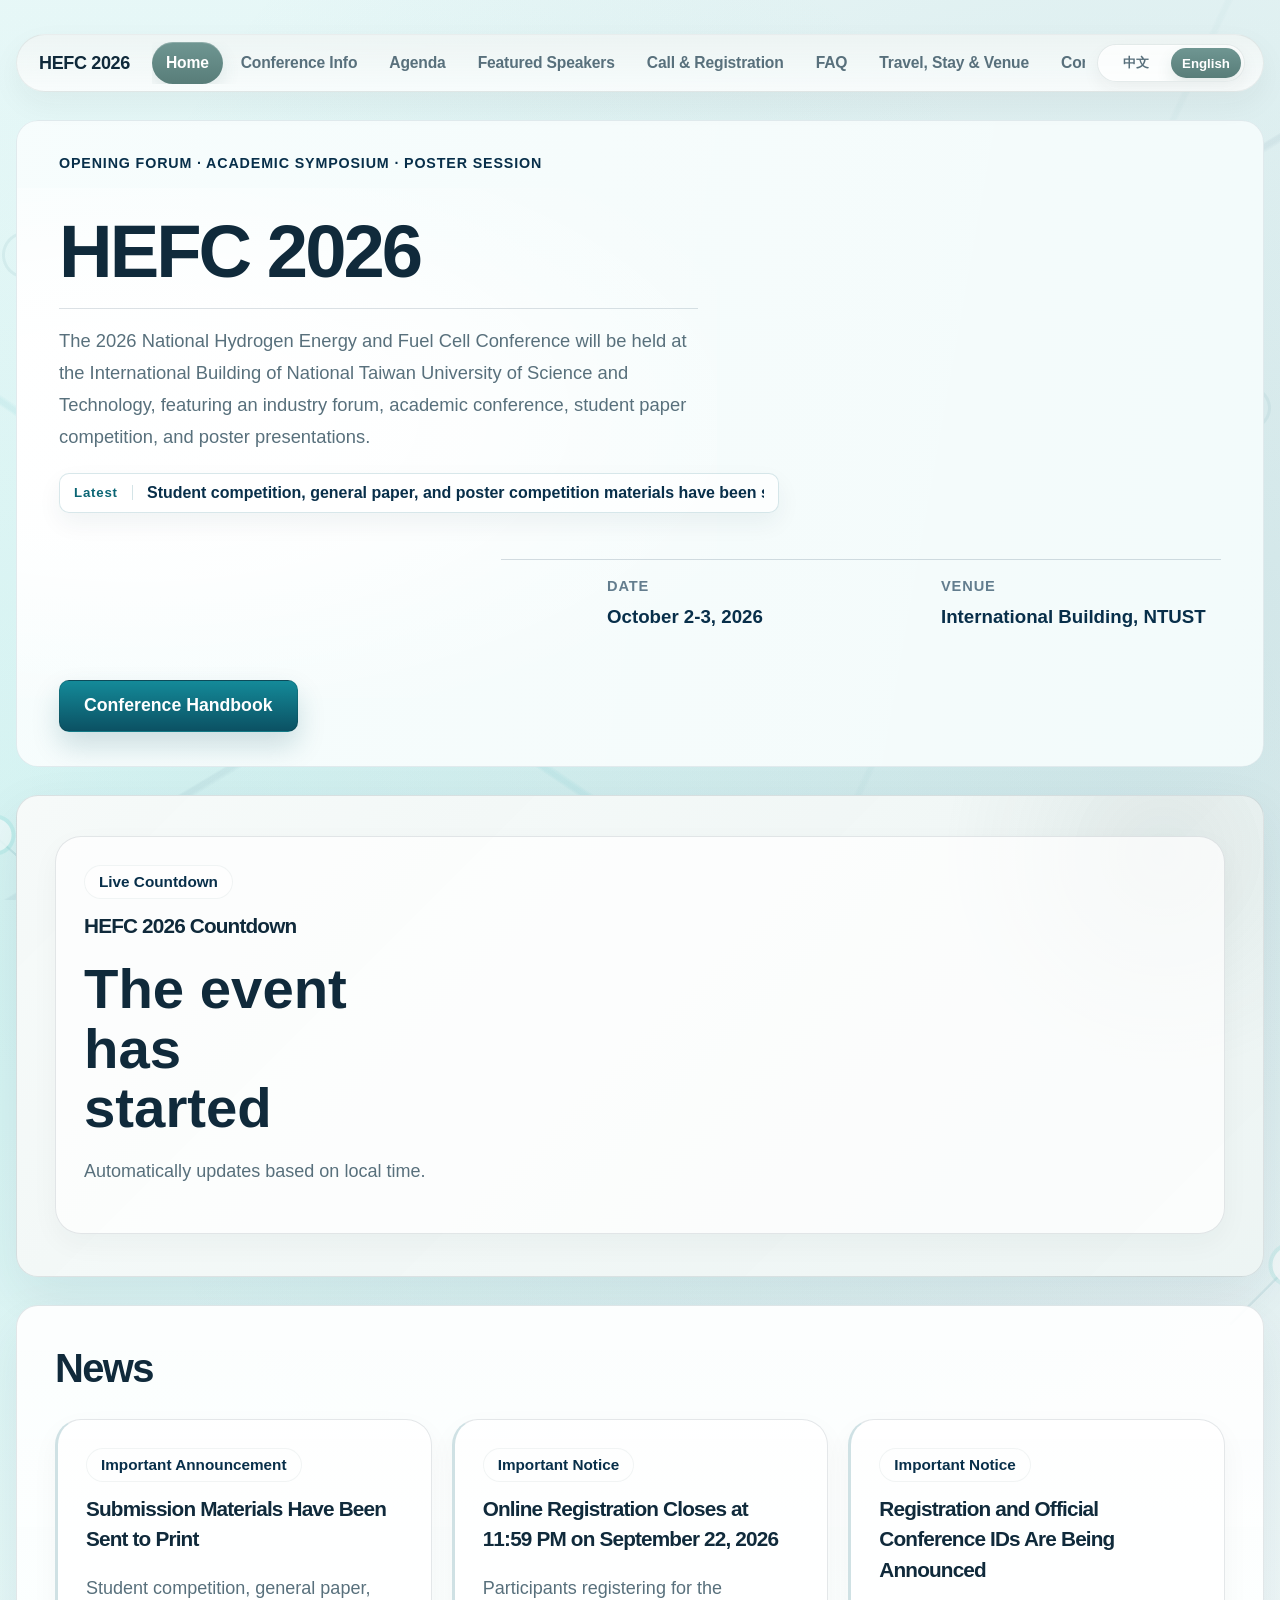
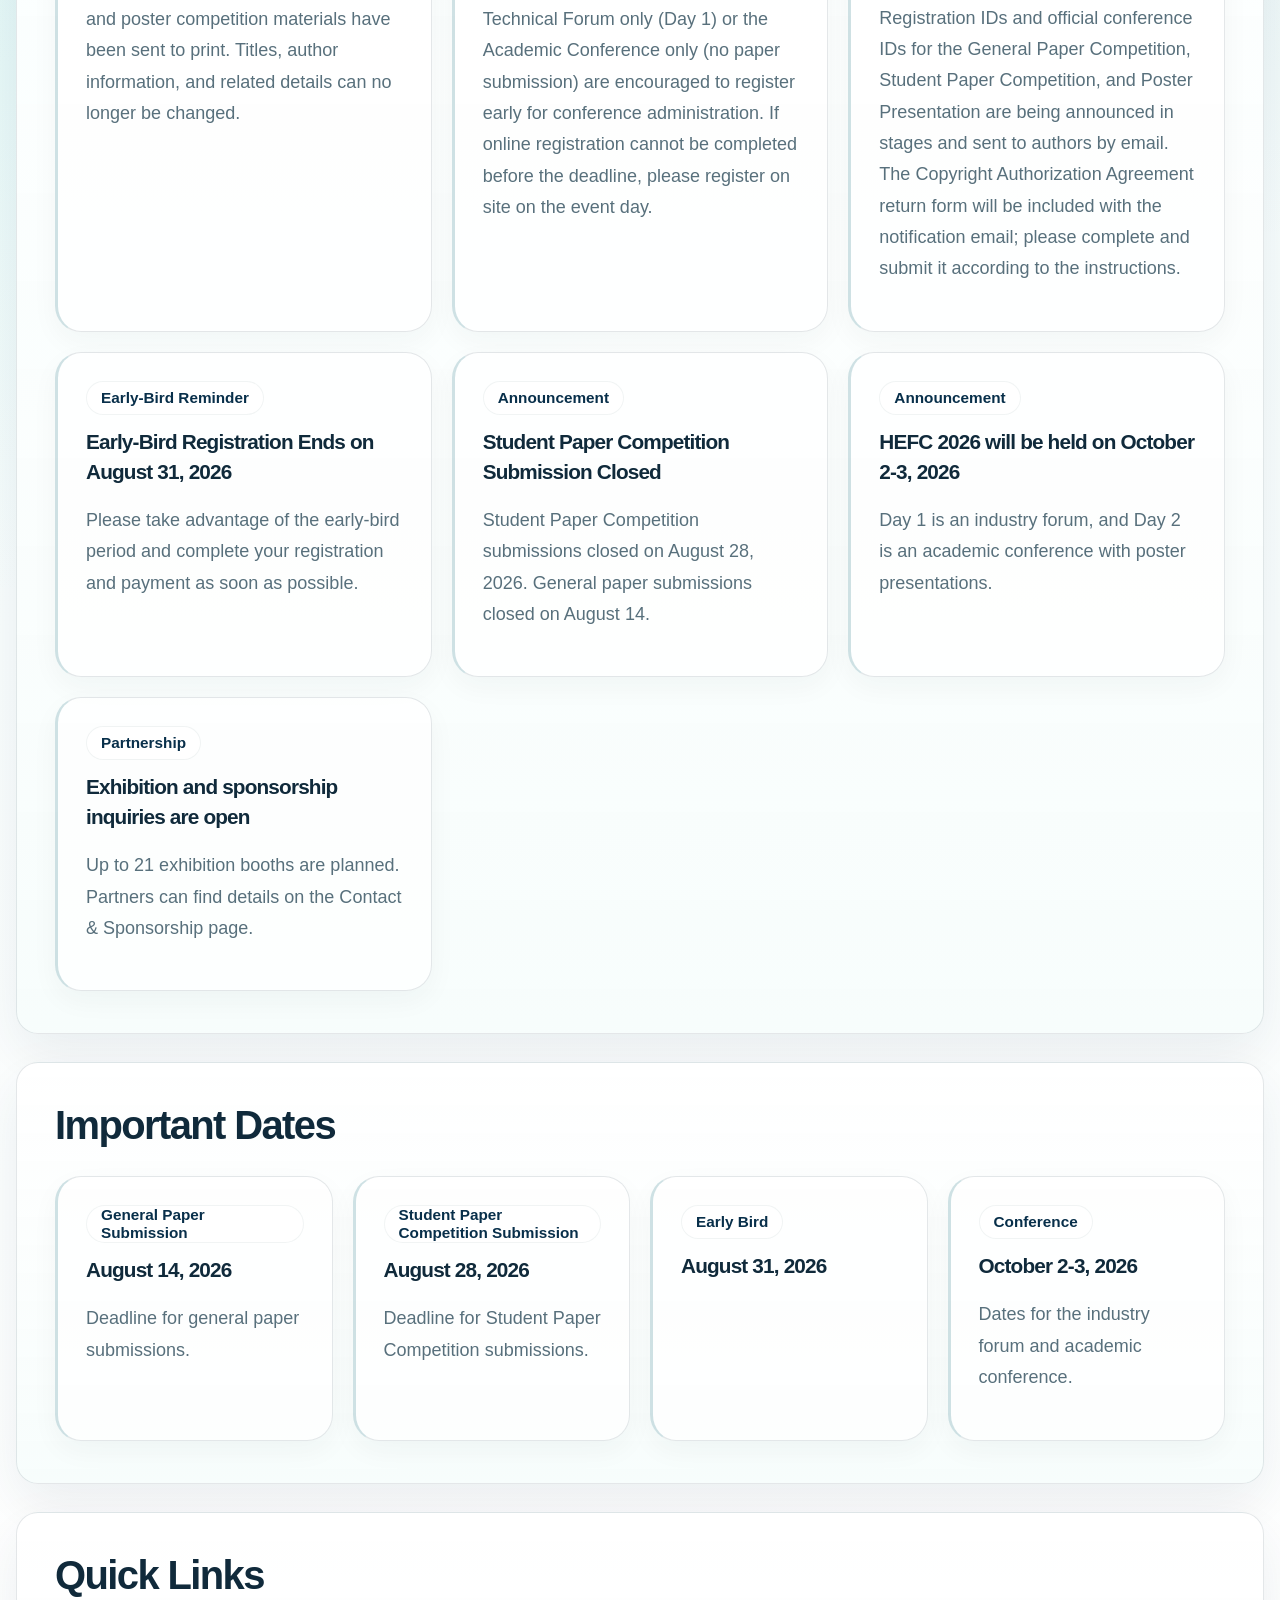
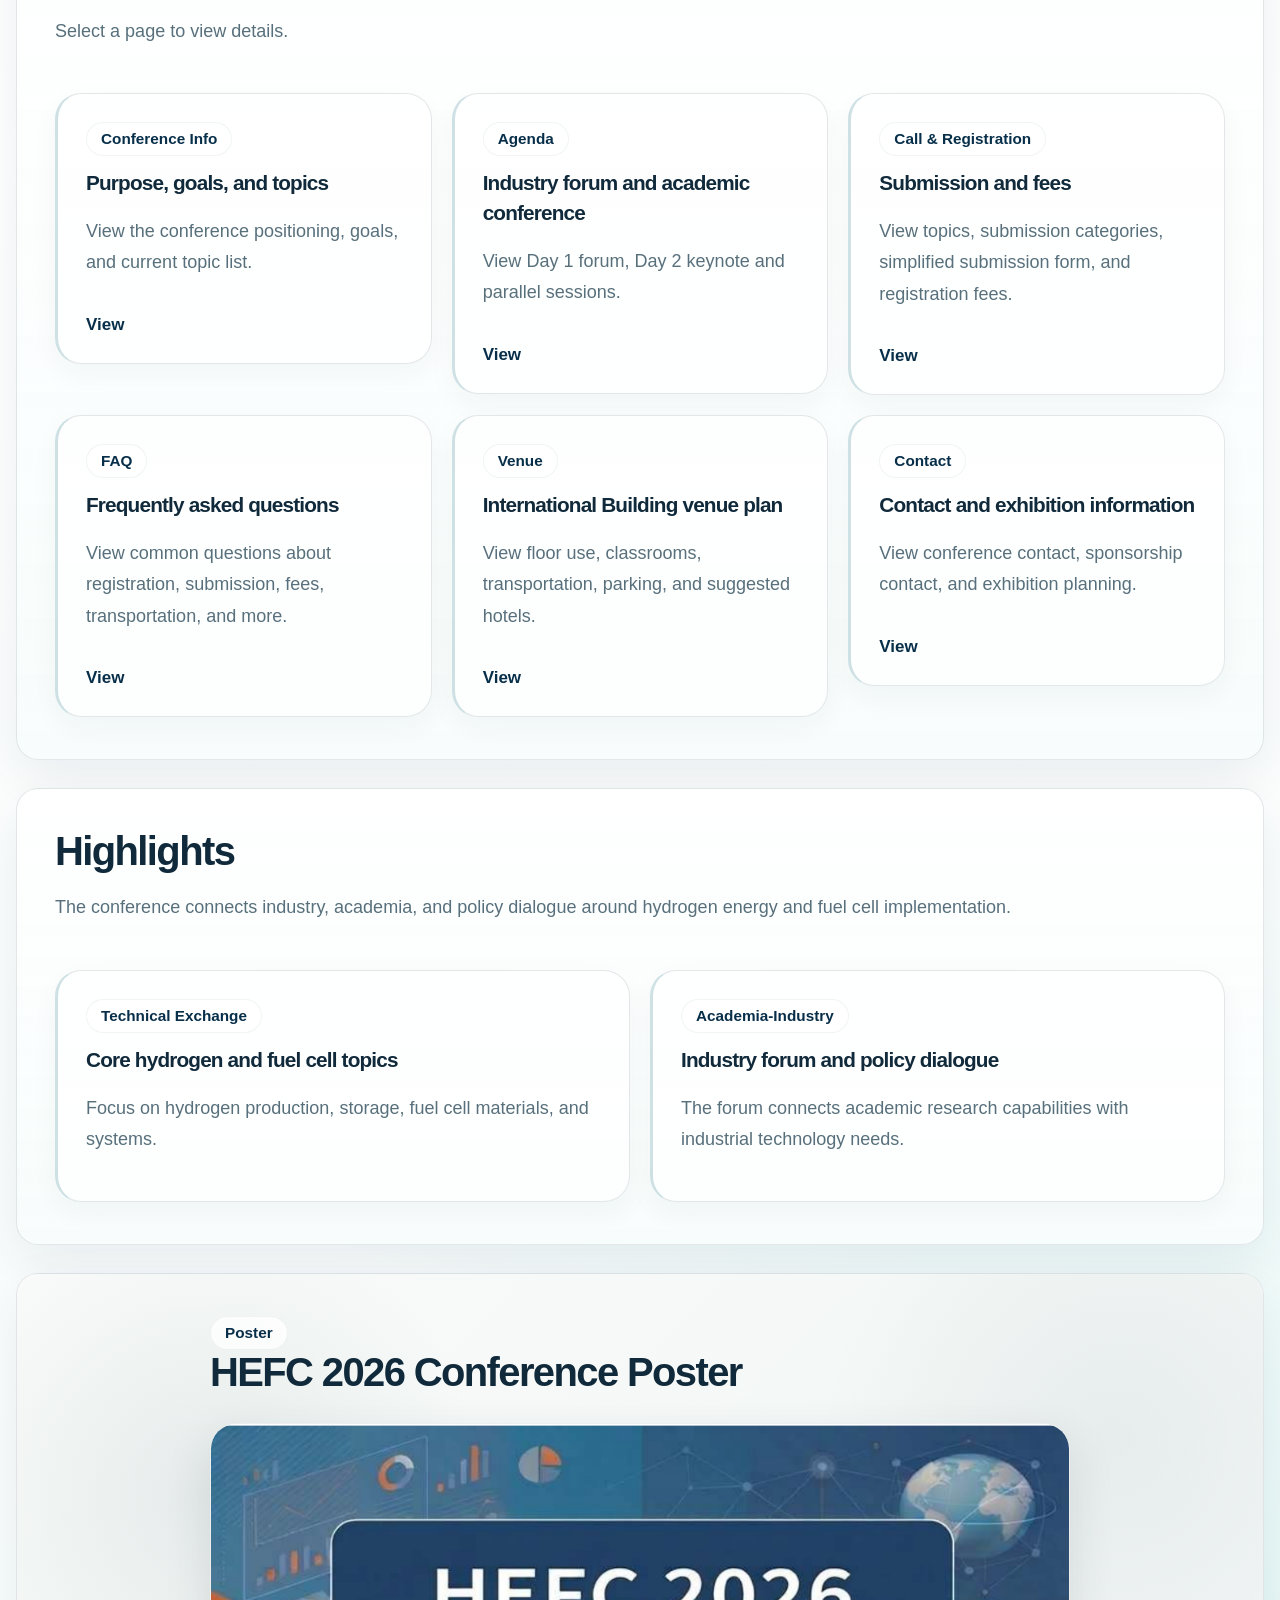
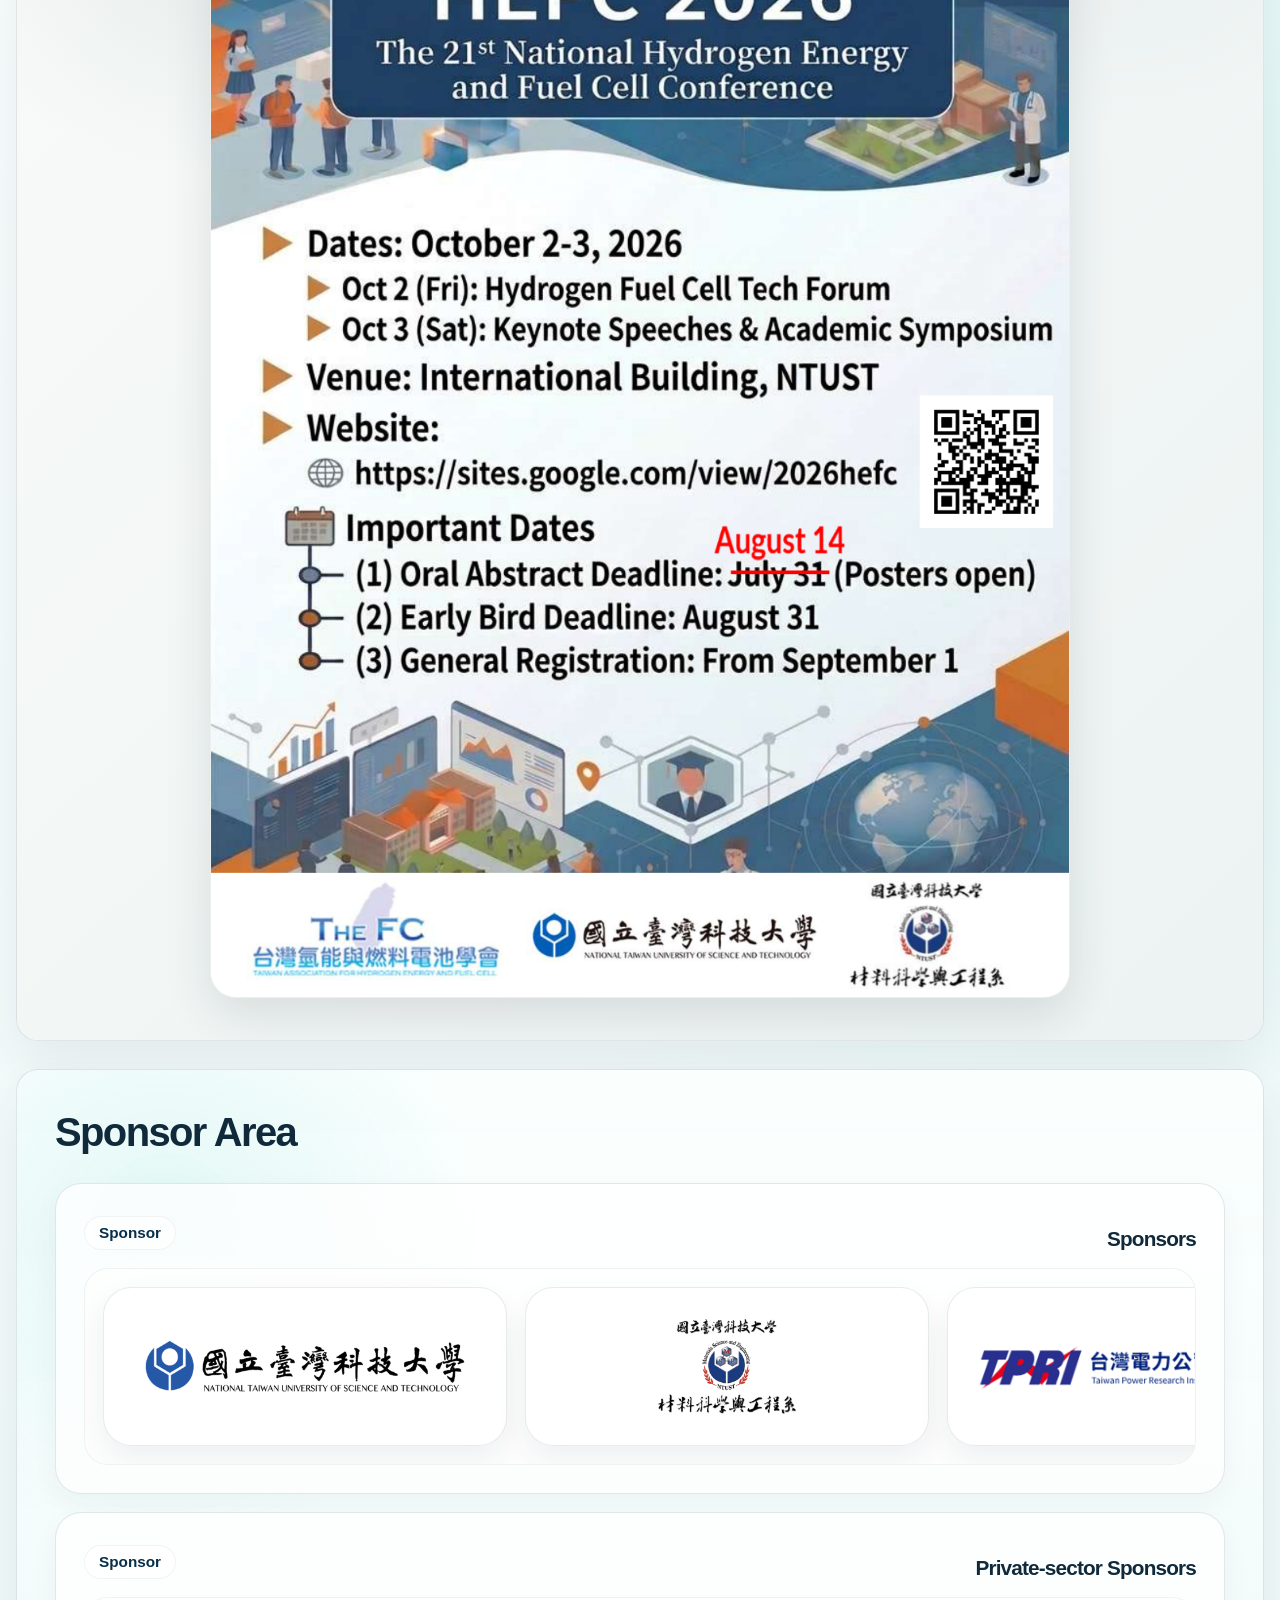
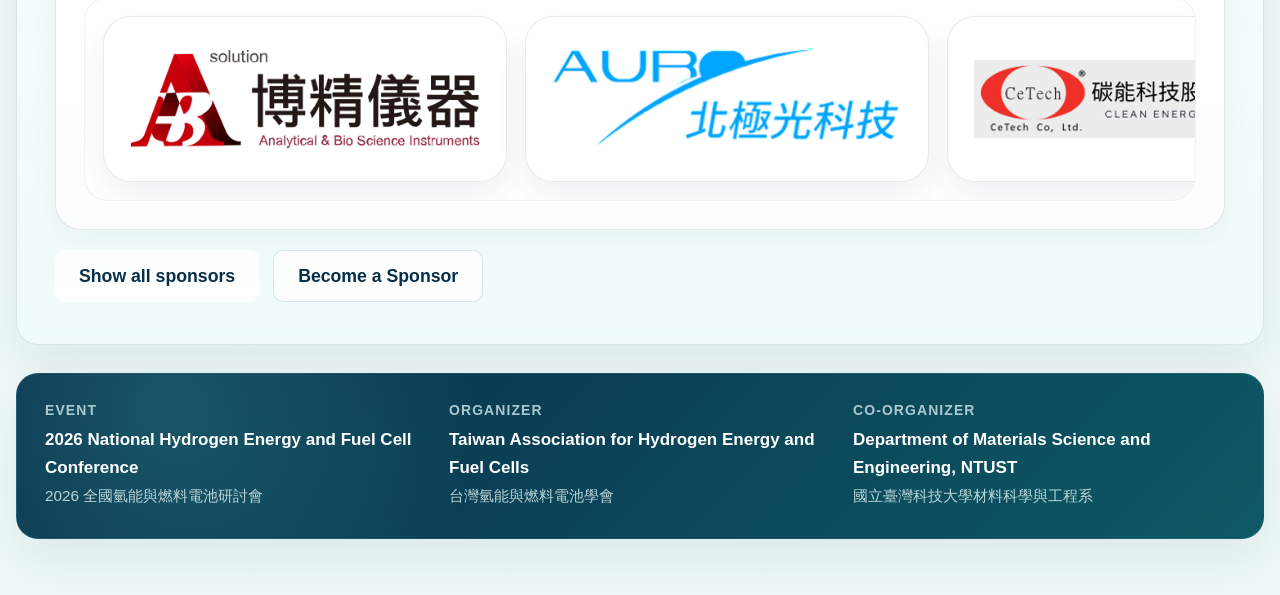
==== commit 1e9ca24e: "Update handbook link FAQ and venue labels" ====
--- a/en/index.html
+++ b/en/index.html
@@ -43,8 +43,7 @@
           <div class="meta-card"><div class="meta-title">Venue</div><div class="meta-value">International Building, NTUST</div></div>
         </div>
         <div class="button-row">
-          <a class="button button-spotlight" href="call_for_papers.html#submission">Submit Abstract</a>
-          <span class="button button-spotlight button-disabled" role="button" aria-disabled="true" title="The lookup table link will be available soon">Registration and Official Conference ID Lookup</span>
+          <a class="button button-spotlight" href="https://drive.google.com/file/d/1SVsTkZ-2U5IhM_jd0wporPBBuTtSdHdf/view?usp=sharing" target="_blank" rel="noopener noreferrer">Conference Handbook</a>
         </div>
       </article>
       <aside class="hero-side"><section class="card"><div class="chip">Overview</div><h3>Core Information</h3><ul class="detail-list"><li><strong>Event</strong>2026 National Hydrogen Energy and Fuel Cell Conference</li><li><strong>Organizer</strong>Taiwan Association for Hydrogen Energy and Fuel Cells</li><li><strong>Co-organizer</strong>Department of Materials Science and Engineering, NTUST</li><li><strong>Format</strong>Industry Forum on Oct. 2 and Academic Conference on Oct. 3</li></ul></section></aside>
--- a/site.css
+++ b/site.css
@@ -66,8 +66,9 @@
 h1 { margin-top:18px; font-size:clamp(2.8rem, 7vw, 5rem); line-height:0.94; font-weight:700; }
 .hero-subtitle, .section-head p, .card p, .list li, .detail-list li, .topic-list li, .committee-note, .countdown-note { color:var(--muted); line-height:1.74; }
 .hero-subtitle { margin:14px 0 0; max-width:760px; font-size:clamp(1.04rem, 1.8vw, 1.24rem); }
-.hero-meta, .grid-2, .grid-3, .grid-4, .poster-grid, .committee-grid, .topic-grid { display:grid; gap:16px; }
+.hero-meta, .grid-1, .grid-2, .grid-3, .grid-4, .poster-grid, .committee-grid, .topic-grid { display:grid; gap:16px; }
 .hero-meta { grid-template-columns:repeat(3, minmax(0, 1fr)); margin-top:28px; }
+.grid-1 { grid-template-columns:minmax(0, 1fr); }
 .grid-2 { grid-template-columns:repeat(2, minmax(0, 1fr)); }
 .grid-3 { grid-template-columns:repeat(3, minmax(0, 1fr)); }
 .grid-4 { grid-template-columns:repeat(4, minmax(0, 1fr)); }
@@ -399,7 +400,7 @@
 .agenda-mode-switch {
   position:relative;
   display:grid;
-  grid-template-columns:repeat(4, minmax(0, 1fr));
+  grid-template-columns:repeat(5, minmax(0, 1fr));
   width:min(920px, 100%);
   min-height:46px;
   margin:0 0 24px;
@@ -415,7 +416,7 @@
   position:absolute;
   top:4px;
   left:4px;
-  width:calc(25% - 4px);
+  width:calc(20% - 1.6px);
   height:calc(100% - 8px);
   border-radius:999px;
   background:linear-gradient(180deg, #6f9692, #587d79);
@@ -430,6 +431,9 @@
 }
 .agenda-mode-switch[data-mode="day2-student"]::before {
   transform:translateX(300%);
+}
+.agenda-mode-switch[data-mode="day2-poster"]::before {
+  transform:translateX(400%);
 }
 .agenda-mode-switch__option {
   position:relative;
@@ -517,11 +521,11 @@
   color:var(--muted);
   line-height:1.55;
 }
-.agenda-track-card:nth-child(1) .agenda-session-list li:nth-child(1),
-.agenda-track-card:nth-child(1) .agenda-session-list li:nth-child(7),
-.agenda-track-card:nth-child(2) .agenda-session-list li:nth-child(1),
-.agenda-track-card:nth-child(2) .agenda-session-list li:nth-child(7),
-.agenda-track-card:nth-child(3) .agenda-session-list li:nth-child(1) {
+[data-agenda-panel="day2-oral"] .agenda-track-card:nth-child(1) .agenda-session-list li:nth-child(1),
+[data-agenda-panel="day2-oral"] .agenda-track-card:nth-child(1) .agenda-session-list li:nth-child(7),
+[data-agenda-panel="day2-oral"] .agenda-track-card:nth-child(2) .agenda-session-list li:nth-child(1),
+[data-agenda-panel="day2-oral"] .agenda-track-card:nth-child(2) .agenda-session-list li:nth-child(7),
+[data-agenda-panel="day2-oral"] .agenda-track-card:nth-child(3) .agenda-session-list li:nth-child(1) {
   background:linear-gradient(90deg, rgba(10,105,125,0.12), rgba(10,105,125,0.025));
   box-shadow:inset 4px 0 0 var(--primary);
 }
@@ -534,6 +538,23 @@
 .agenda-session-list li:not(:has(small)) span {
   font-weight:650;
 }
+.agenda-poster-list {
+  list-style:none;
+  margin:0;
+  padding:0;
+  border-top:1px solid rgba(31,44,47,0.09);
+}
+.agenda-poster-list li {
+  display:grid;
+  grid-template-columns:minmax(84px, 0.15fr) minmax(0, 1fr);
+  gap:14px;
+  padding:14px 22px;
+  border-top:1px solid rgba(31,44,47,0.07);
+  line-height:1.58;
+}
+.agenda-poster-list li:first-child { border-top:0; }
+.agenda-poster-list strong { color:var(--primary-deep); white-space:nowrap; }
+.agenda-poster-list small { display:block; margin-top:4px; color:var(--muted); line-height:1.55; }
 .speaker-page { padding-top:18px; }
 .speaker-list { display:grid; gap:22px; }
 .speaker-card {
@@ -579,6 +600,7 @@
     padding:14px 18px;
   }
   .agenda-session-list li:not(:has(small)) { grid-template-columns:1fr; }
+  .agenda-poster-list li { grid-template-columns:1fr; gap:3px; padding:14px 18px; }
 }
 .submission-mode-switch::before {
   content:"";
